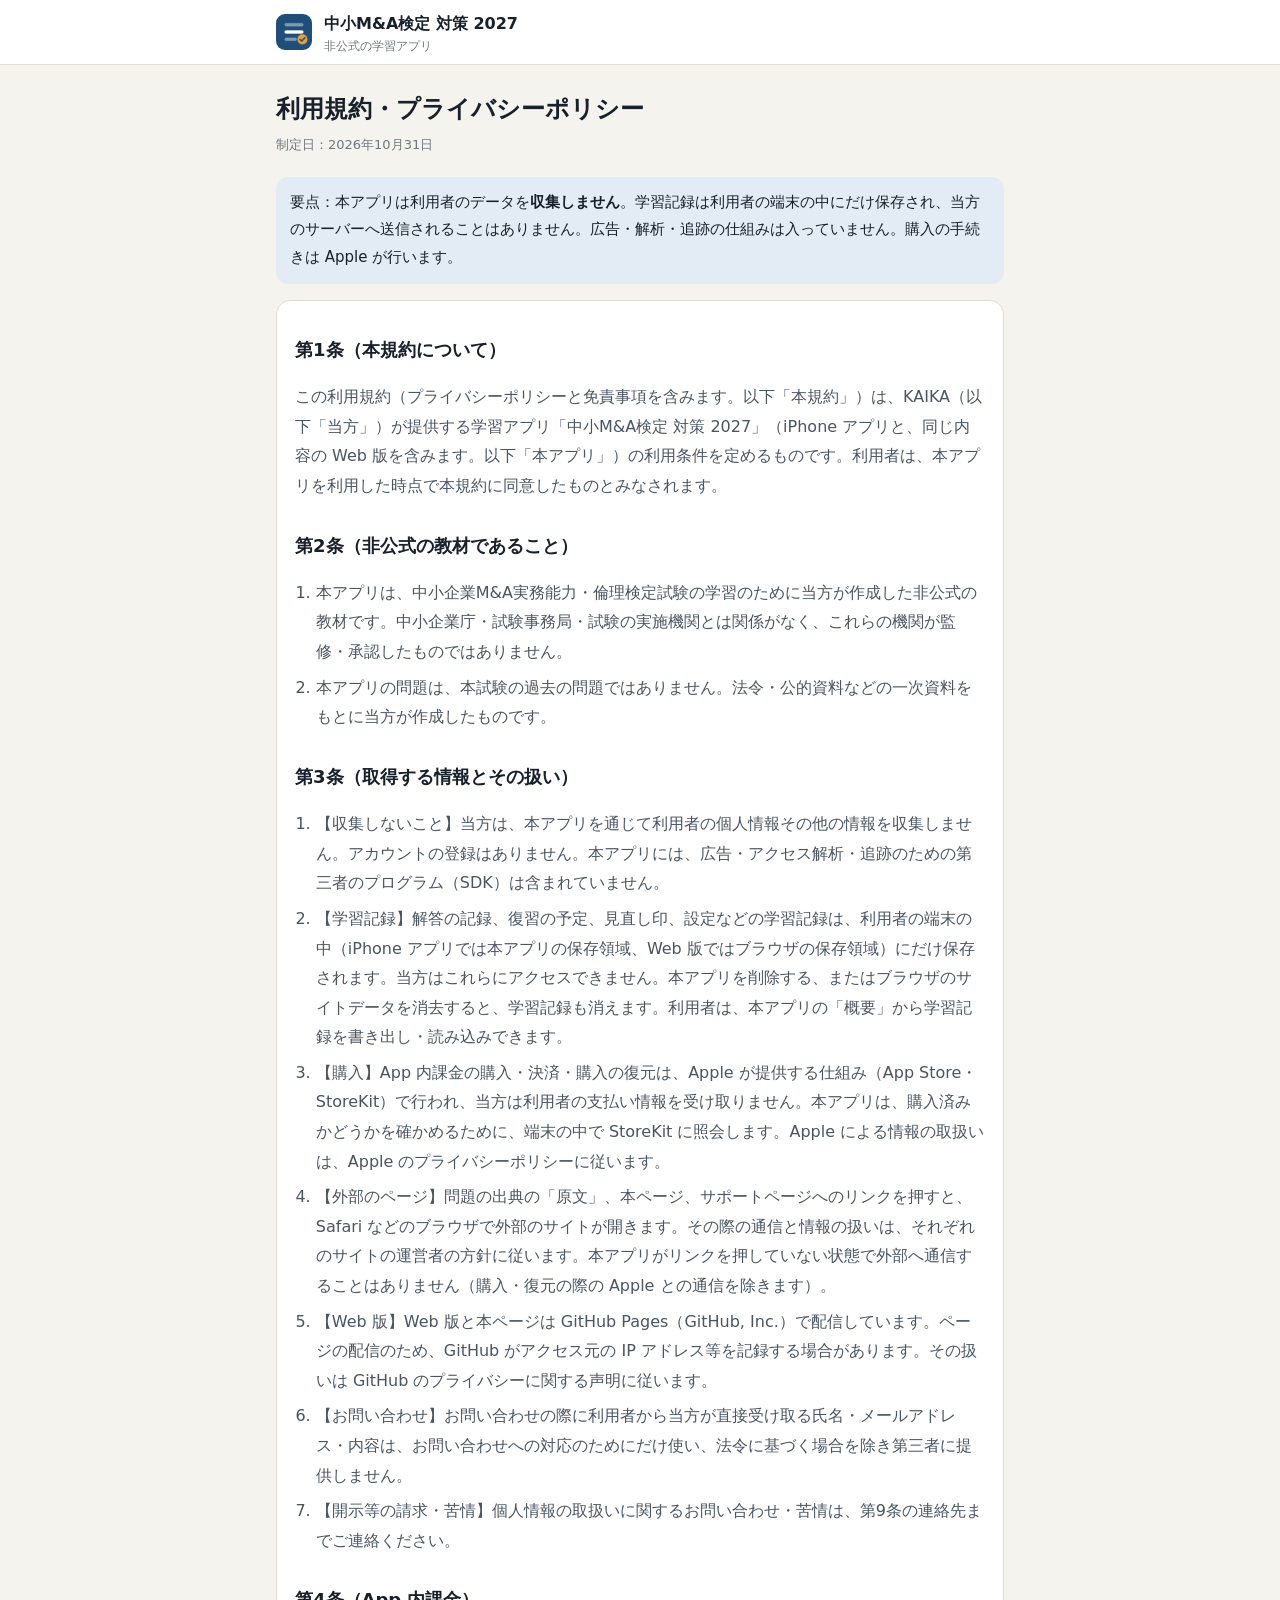
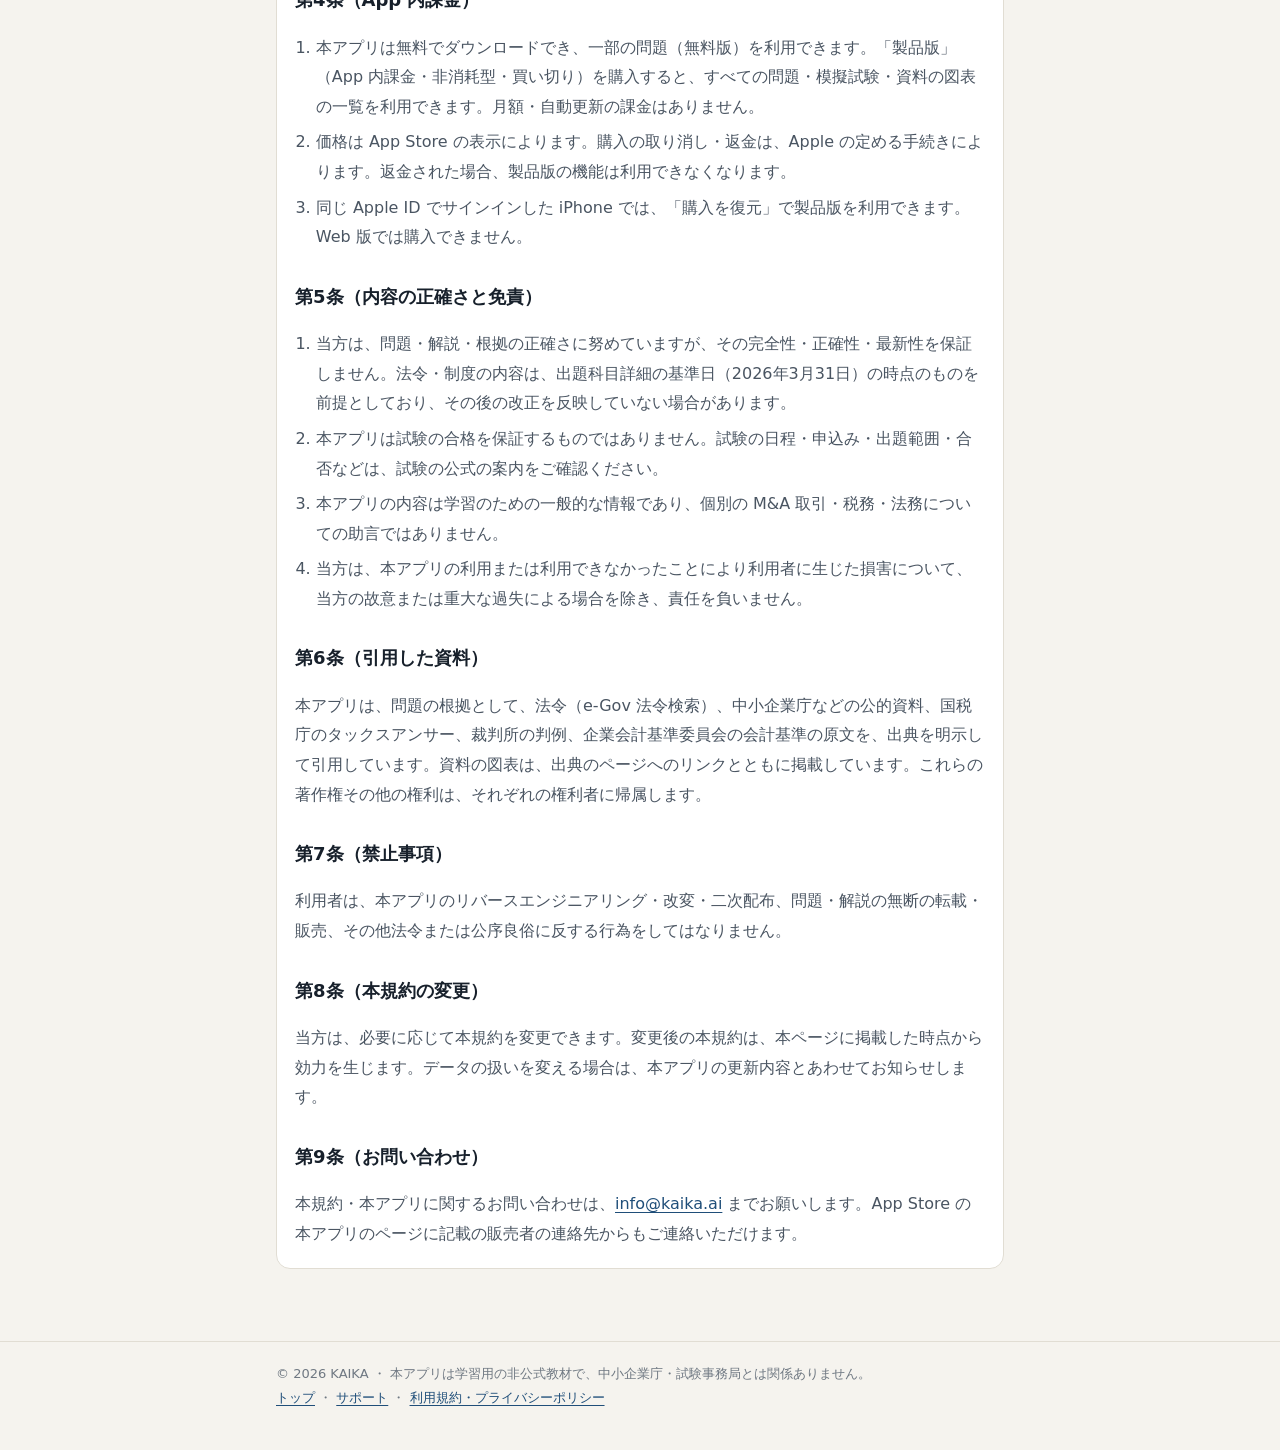
==== site/privacy.html @ c967acb6 "サポート・プライバシーポリシーのページを公開（正本: sme-ma-kentei の site/） Co-Authored-By: Claude Opus 5.5 <noreply@anthropic" ====
<!doctype html>
<html lang="ja">
<head>
<meta charset="utf-8">
<meta name="viewport" content="width=device-width, initial-scale=1">
<title>利用規約・プライバシーポリシー｜中小M&amp;A検定 対策 2027</title>
<meta name="description" content="中小M&amp;A検定 対策 2027 の利用規約・プライバシーポリシー・免責事項。本アプリは利用者のデータを収集せず、学習記録は端末の中にだけ保存されます。">
<link rel="icon" href="icon.svg" type="image/svg+xml">
<link rel="stylesheet" href="style.css">
</head>
<body>
<header class="head"><div class="wrap"><img src="apple-touch-icon.png" alt="" width="36" height="36"><a href="./">中小M&amp;A検定 対策 2027<small>非公式の学習アプリ</small></a></div></header>
<main><div class="wrap">
  <h1>利用規約・プライバシーポリシー</h1>
  <p class="updated">制定日：2026年10月31日</p>
  <p class="note">要点：本アプリは利用者のデータを<b>収集しません</b>。学習記録は利用者の端末の中にだけ保存され、当方のサーバーへ送信されることはありません。広告・解析・追跡の仕組みは入っていません。購入の手続きは Apple が行います。</p>

  <div class="card">
    <h2>第1条（本規約について）</h2>
    <p>この利用規約（プライバシーポリシーと免責事項を含みます。以下「本規約」）は、KAIKA（以下「当方」）が提供する学習アプリ「中小M&amp;A検定 対策 2027」（iPhone アプリと、同じ内容の Web 版を含みます。以下「本アプリ」）の利用条件を定めるものです。利用者は、本アプリを利用した時点で本規約に同意したものとみなされます。</p>

    <h2>第2条（非公式の教材であること）</h2>
    <ol>
      <li>本アプリは、中小企業M&amp;A実務能力・倫理検定試験の学習のために当方が作成した非公式の教材です。中小企業庁・試験事務局・試験の実施機関とは関係がなく、これらの機関が監修・承認したものではありません。</li>
      <li>本アプリの問題は、本試験の過去の問題ではありません。法令・公的資料などの一次資料をもとに当方が作成したものです。</li>
    </ol>

    <h2>第3条（取得する情報とその扱い）</h2>
    <ol>
      <li>【収集しないこと】当方は、本アプリを通じて利用者の個人情報その他の情報を収集しません。アカウントの登録はありません。本アプリには、広告・アクセス解析・追跡のための第三者のプログラム（SDK）は含まれていません。</li>
      <li>【学習記録】解答の記録、復習の予定、見直し印、設定などの学習記録は、利用者の端末の中（iPhone アプリでは本アプリの保存領域、Web 版ではブラウザの保存領域）にだけ保存されます。当方はこれらにアクセスできません。本アプリを削除する、またはブラウザのサイトデータを消去すると、学習記録も消えます。利用者は、本アプリの「概要」から学習記録を書き出し・読み込みできます。</li>
      <li>【購入】App 内課金の購入・決済・購入の復元は、Apple が提供する仕組み（App Store・StoreKit）で行われ、当方は利用者の支払い情報を受け取りません。本アプリは、購入済みかどうかを確かめるために、端末の中で StoreKit に照会します。Apple による情報の取扱いは、Apple のプライバシーポリシーに従います。</li>
      <li>【外部のページ】問題の出典の「原文」、本ページ、サポートページへのリンクを押すと、Safari などのブラウザで外部のサイトが開きます。その際の通信と情報の扱いは、それぞれのサイトの運営者の方針に従います。本アプリがリンクを押していない状態で外部へ通信することはありません（購入・復元の際の Apple との通信を除きます）。</li>
      <li>【Web 版】Web 版と本ページは GitHub Pages（GitHub, Inc.）で配信しています。ページの配信のため、GitHub がアクセス元の IP アドレス等を記録する場合があります。その扱いは GitHub のプライバシーに関する声明に従います。</li>
      <li>【お問い合わせ】お問い合わせの際に利用者から当方が直接受け取る氏名・メールアドレス・内容は、お問い合わせへの対応のためにだけ使い、法令に基づく場合を除き第三者に提供しません。</li>
      <li>【開示等の請求・苦情】個人情報の取扱いに関するお問い合わせ・苦情は、第9条の連絡先までご連絡ください。</li>
    </ol>

    <h2>第4条（App 内課金）</h2>
    <ol>
      <li>本アプリは無料でダウンロードでき、一部の問題（無料版）を利用できます。「製品版」（App 内課金・非消耗型・買い切り）を購入すると、すべての問題・模擬試験・資料の図表の一覧を利用できます。月額・自動更新の課金はありません。</li>
      <li>価格は App Store の表示によります。購入の取り消し・返金は、Apple の定める手続きによります。返金された場合、製品版の機能は利用できなくなります。</li>
      <li>同じ Apple ID でサインインした iPhone では、「購入を復元」で製品版を利用できます。Web 版では購入できません。</li>
    </ol>

    <h2>第5条（内容の正確さと免責）</h2>
    <ol>
      <li>当方は、問題・解説・根拠の正確さに努めていますが、その完全性・正確性・最新性を保証しません。法令・制度の内容は、出題科目詳細の基準日（2026年3月31日）の時点のものを前提としており、その後の改正を反映していない場合があります。</li>
      <li>本アプリは試験の合格を保証するものではありません。試験の日程・申込み・出題範囲・合否などは、試験の公式の案内をご確認ください。</li>
      <li>本アプリの内容は学習のための一般的な情報であり、個別の M&amp;A 取引・税務・法務についての助言ではありません。</li>
      <li>当方は、本アプリの利用または利用できなかったことにより利用者に生じた損害について、当方の故意または重大な過失による場合を除き、責任を負いません。</li>
    </ol>

    <h2>第6条（引用した資料）</h2>
    <p>本アプリは、問題の根拠として、法令（e-Gov 法令検索）、中小企業庁などの公的資料、国税庁のタックスアンサー、裁判所の判例、企業会計基準委員会の会計基準の原文を、出典を明示して引用しています。資料の図表は、出典のページへのリンクとともに掲載しています。これらの著作権その他の権利は、それぞれの権利者に帰属します。</p>

    <h2>第7条（禁止事項）</h2>
    <p>利用者は、本アプリのリバースエンジニアリング・改変・二次配布、問題・解説の無断の転載・販売、その他法令または公序良俗に反する行為をしてはなりません。</p>

    <h2>第8条（本規約の変更）</h2>
    <p>当方は、必要に応じて本規約を変更できます。変更後の本規約は、本ページに掲載した時点から効力を生じます。データの扱いを変える場合は、本アプリの更新内容とあわせてお知らせします。</p>

    <h2>第9条（お問い合わせ）</h2>
    <p>本規約・本アプリに関するお問い合わせは、<a href="mailto:info@kaika.ai">info@kaika.ai</a> までお願いします。App Store の本アプリのページに記載の販売者の連絡先からもご連絡いただけます。</p>
  </div>
</div></main>
<footer><div class="wrap">&copy; 2026 KAIKA ・ 本アプリは学習用の非公式教材で、中小企業庁・試験事務局とは関係ありません。<br><a href="./">トップ</a> ・ <a href="support.html">サポート</a> ・ <a href="privacy.html">利用規約・プライバシーポリシー</a></div></footer>
</body>
</html>
---- site/style.css ----
/* 公開ページ（サポート・プライバシー）の共通の見た目。色はアプリ（styles/app.css）の値に合わせる */
:root {
  --bg: #f5f3ee; --surface: #ffffff; --ink: #17202b; --ink-2: #4a5562; --ink-3: #6f7882;
  --line: #e1ddd3; --accent: #1f4e79; --accent-soft: #e3ecf5;
  color-scheme: light;
}
@media (prefers-color-scheme: dark) {
  :root:not([data-theme="light"]) {
    --bg: #0f141a; --surface: #161d25; --ink: #e7ebef; --ink-2: #b3bcc6; --ink-3: #8c96a1;
    --line: #26303b; --accent: #8db6e6; --accent-soft: #1d2b3b;
    color-scheme: dark;
  }
}
:root[data-theme="dark"] {
  --bg: #0f141a; --surface: #161d25; --ink: #e7ebef; --ink-2: #b3bcc6; --ink-3: #8c96a1;
  --line: #26303b; --accent: #8db6e6; --accent-soft: #1d2b3b;
  color-scheme: dark;
}
* { box-sizing: border-box; }
html { -webkit-text-size-adjust: 100%; line-break: strict; word-break: normal; }
body {
  margin: 0; background: var(--bg); color: var(--ink); line-height: 1.85; font-size: 16px;
  font-family: "Hiragino Sans", "Hiragino Kaku Gothic ProN", "Noto Sans JP", "Yu Gothic UI", "Meiryo", system-ui, sans-serif;
}
.wrap { max-width: 760px; margin: 0 auto; padding: 0 16px; }
header.head { border-bottom: 1px solid var(--line); background: var(--surface); }
header.head .wrap { display: flex; align-items: center; gap: 12px; min-height: 64px; }
header.head img { width: 36px; height: 36px; border-radius: 9px; }
header.head a { color: var(--ink); text-decoration: none; font-weight: 800; }
header.head small { display: block; color: var(--ink-3); font-size: 12px; font-weight: 500; line-height: 1.3; }
main { padding: 28px 0 56px; }
h1 { font-size: 24px; line-height: 1.4; margin: 0 0 6px; }
h2 { font-size: 18px; margin: 28px 0 8px; }
h3 { font-size: 16px; margin: 20px 0 4px; }
p, li { color: var(--ink-2); }
a { color: var(--accent); text-underline-offset: 3px; }
.updated { color: var(--ink-3); font-size: 13px; margin: 0 0 20px; }
.card { background: var(--surface); border: 1px solid var(--line); border-radius: 14px; padding: 4px 18px; margin: 16px 0; }
.note { background: var(--accent-soft); border-radius: 12px; padding: 12px 14px; color: var(--ink); font-size: 15px; }
ol, ul { padding-left: 1.3em; }
li { margin: 6px 0; }
dl dt { font-weight: 700; color: var(--ink); margin-top: 16px; }
dl dd { margin: 4px 0 0; color: var(--ink-2); }
.links { display: flex; flex-wrap: wrap; gap: 10px; margin: 18px 0; }
.links a { display: inline-flex; align-items: center; min-height: 44px; padding: 8px 16px; border-radius: 12px; border: 1px solid var(--line); background: var(--surface); font-weight: 700; text-decoration: none; }
footer { border-top: 1px solid var(--line); color: var(--ink-3); font-size: 13px; padding: 20px 0 40px; }
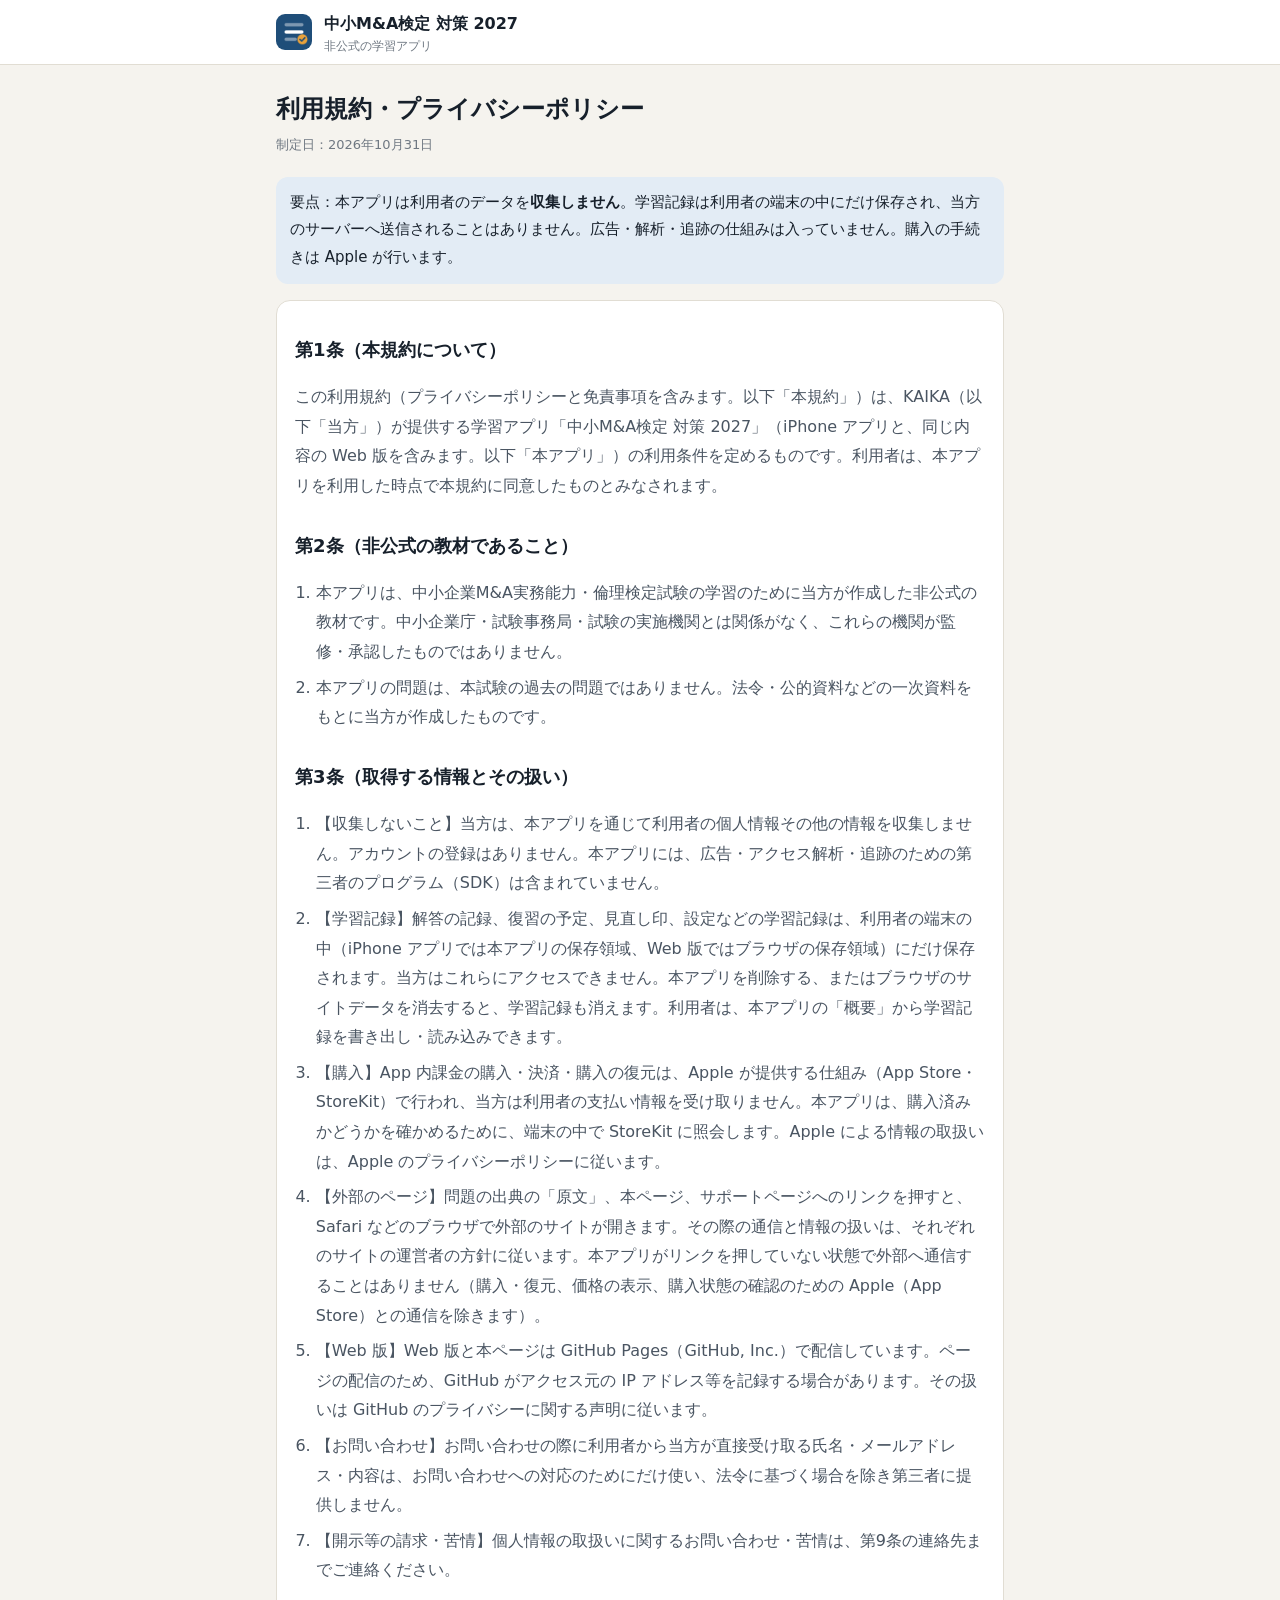
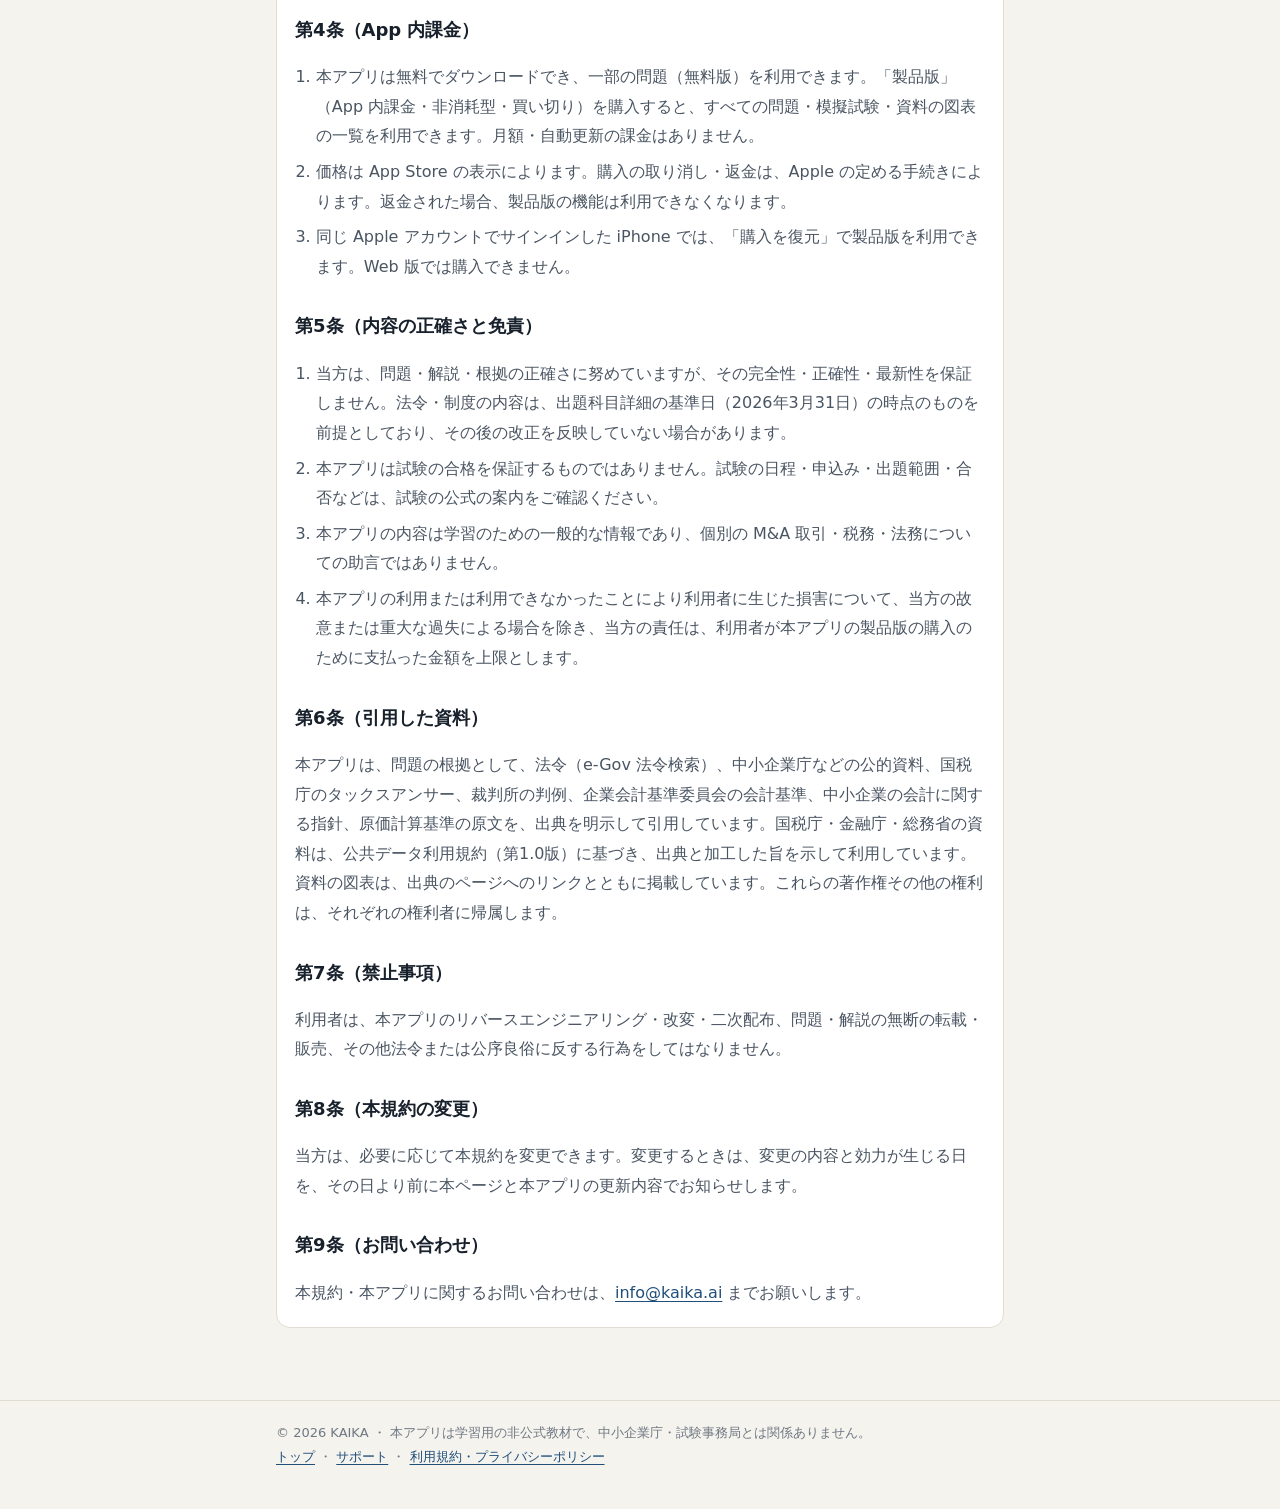
==== commit aed614d1: "公開ページを正本（sme-ma-kentei の site/）に合わせる 規約: 軽過失は支払額を上限とする一部免責、Apple との通信の範囲、規約変更の周知、引用した基準の明記、Apple アカウ" ====
--- a/site/privacy.html
+++ b/site/privacy.html
@@ -30,7 +30,7 @@
       <li>【収集しないこと】当方は、本アプリを通じて利用者の個人情報その他の情報を収集しません。アカウントの登録はありません。本アプリには、広告・アクセス解析・追跡のための第三者のプログラム（SDK）は含まれていません。</li>
       <li>【学習記録】解答の記録、復習の予定、見直し印、設定などの学習記録は、利用者の端末の中（iPhone アプリでは本アプリの保存領域、Web 版ではブラウザの保存領域）にだけ保存されます。当方はこれらにアクセスできません。本アプリを削除する、またはブラウザのサイトデータを消去すると、学習記録も消えます。利用者は、本アプリの「概要」から学習記録を書き出し・読み込みできます。</li>
       <li>【購入】App 内課金の購入・決済・購入の復元は、Apple が提供する仕組み（App Store・StoreKit）で行われ、当方は利用者の支払い情報を受け取りません。本アプリは、購入済みかどうかを確かめるために、端末の中で StoreKit に照会します。Apple による情報の取扱いは、Apple のプライバシーポリシーに従います。</li>
-      <li>【外部のページ】問題の出典の「原文」、本ページ、サポートページへのリンクを押すと、Safari などのブラウザで外部のサイトが開きます。その際の通信と情報の扱いは、それぞれのサイトの運営者の方針に従います。本アプリがリンクを押していない状態で外部へ通信することはありません（購入・復元の際の Apple との通信を除きます）。</li>
+      <li>【外部のページ】問題の出典の「原文」、本ページ、サポートページへのリンクを押すと、Safari などのブラウザで外部のサイトが開きます。その際の通信と情報の扱いは、それぞれのサイトの運営者の方針に従います。本アプリがリンクを押していない状態で外部へ通信することはありません（購入・復元、価格の表示、購入状態の確認のための Apple（App Store）との通信を除きます）。</li>
       <li>【Web 版】Web 版と本ページは GitHub Pages（GitHub, Inc.）で配信しています。ページの配信のため、GitHub がアクセス元の IP アドレス等を記録する場合があります。その扱いは GitHub のプライバシーに関する声明に従います。</li>
       <li>【お問い合わせ】お問い合わせの際に利用者から当方が直接受け取る氏名・メールアドレス・内容は、お問い合わせへの対応のためにだけ使い、法令に基づく場合を除き第三者に提供しません。</li>
       <li>【開示等の請求・苦情】個人情報の取扱いに関するお問い合わせ・苦情は、第9条の連絡先までご連絡ください。</li>
@@ -40,7 +40,7 @@
     <ol>
       <li>本アプリは無料でダウンロードでき、一部の問題（無料版）を利用できます。「製品版」（App 内課金・非消耗型・買い切り）を購入すると、すべての問題・模擬試験・資料の図表の一覧を利用できます。月額・自動更新の課金はありません。</li>
       <li>価格は App Store の表示によります。購入の取り消し・返金は、Apple の定める手続きによります。返金された場合、製品版の機能は利用できなくなります。</li>
-      <li>同じ Apple ID でサインインした iPhone では、「購入を復元」で製品版を利用できます。Web 版では購入できません。</li>
+      <li>同じ Apple アカウントでサインインした iPhone では、「購入を復元」で製品版を利用できます。Web 版では購入できません。</li>
     </ol>
 
     <h2>第5条（内容の正確さと免責）</h2>
@@ -48,20 +48,20 @@
       <li>当方は、問題・解説・根拠の正確さに努めていますが、その完全性・正確性・最新性を保証しません。法令・制度の内容は、出題科目詳細の基準日（2026年3月31日）の時点のものを前提としており、その後の改正を反映していない場合があります。</li>
       <li>本アプリは試験の合格を保証するものではありません。試験の日程・申込み・出題範囲・合否などは、試験の公式の案内をご確認ください。</li>
       <li>本アプリの内容は学習のための一般的な情報であり、個別の M&amp;A 取引・税務・法務についての助言ではありません。</li>
-      <li>当方は、本アプリの利用または利用できなかったことにより利用者に生じた損害について、当方の故意または重大な過失による場合を除き、責任を負いません。</li>
+      <li>本アプリの利用または利用できなかったことにより利用者に生じた損害について、当方の故意または重大な過失による場合を除き、当方の責任は、利用者が本アプリの製品版の購入のために支払った金額を上限とします。</li>
     </ol>
 
     <h2>第6条（引用した資料）</h2>
-    <p>本アプリは、問題の根拠として、法令（e-Gov 法令検索）、中小企業庁などの公的資料、国税庁のタックスアンサー、裁判所の判例、企業会計基準委員会の会計基準の原文を、出典を明示して引用しています。資料の図表は、出典のページへのリンクとともに掲載しています。これらの著作権その他の権利は、それぞれの権利者に帰属します。</p>
+    <p>本アプリは、問題の根拠として、法令（e-Gov 法令検索）、中小企業庁などの公的資料、国税庁のタックスアンサー、裁判所の判例、企業会計基準委員会の会計基準、中小企業の会計に関する指針、原価計算基準の原文を、出典を明示して引用しています。国税庁・金融庁・総務省の資料は、公共データ利用規約（第1.0版）に基づき、出典と加工した旨を示して利用しています。資料の図表は、出典のページへのリンクとともに掲載しています。これらの著作権その他の権利は、それぞれの権利者に帰属します。</p>
 
     <h2>第7条（禁止事項）</h2>
     <p>利用者は、本アプリのリバースエンジニアリング・改変・二次配布、問題・解説の無断の転載・販売、その他法令または公序良俗に反する行為をしてはなりません。</p>
 
     <h2>第8条（本規約の変更）</h2>
-    <p>当方は、必要に応じて本規約を変更できます。変更後の本規約は、本ページに掲載した時点から効力を生じます。データの扱いを変える場合は、本アプリの更新内容とあわせてお知らせします。</p>
+    <p>当方は、必要に応じて本規約を変更できます。変更するときは、変更の内容と効力が生じる日を、その日より前に本ページと本アプリの更新内容でお知らせします。</p>
 
     <h2>第9条（お問い合わせ）</h2>
-    <p>本規約・本アプリに関するお問い合わせは、<a href="mailto:info@kaika.ai">info@kaika.ai</a> までお願いします。App Store の本アプリのページに記載の販売者の連絡先からもご連絡いただけます。</p>
+    <p>本規約・本アプリに関するお問い合わせは、<a href="mailto:info@kaika.ai">info@kaika.ai</a> までお願いします。</p>
   </div>
 </div></main>
 <footer><div class="wrap">&copy; 2026 KAIKA ・ 本アプリは学習用の非公式教材で、中小企業庁・試験事務局とは関係ありません。<br><a href="./">トップ</a> ・ <a href="support.html">サポート</a> ・ <a href="privacy.html">利用規約・プライバシーポリシー</a></div></footer>
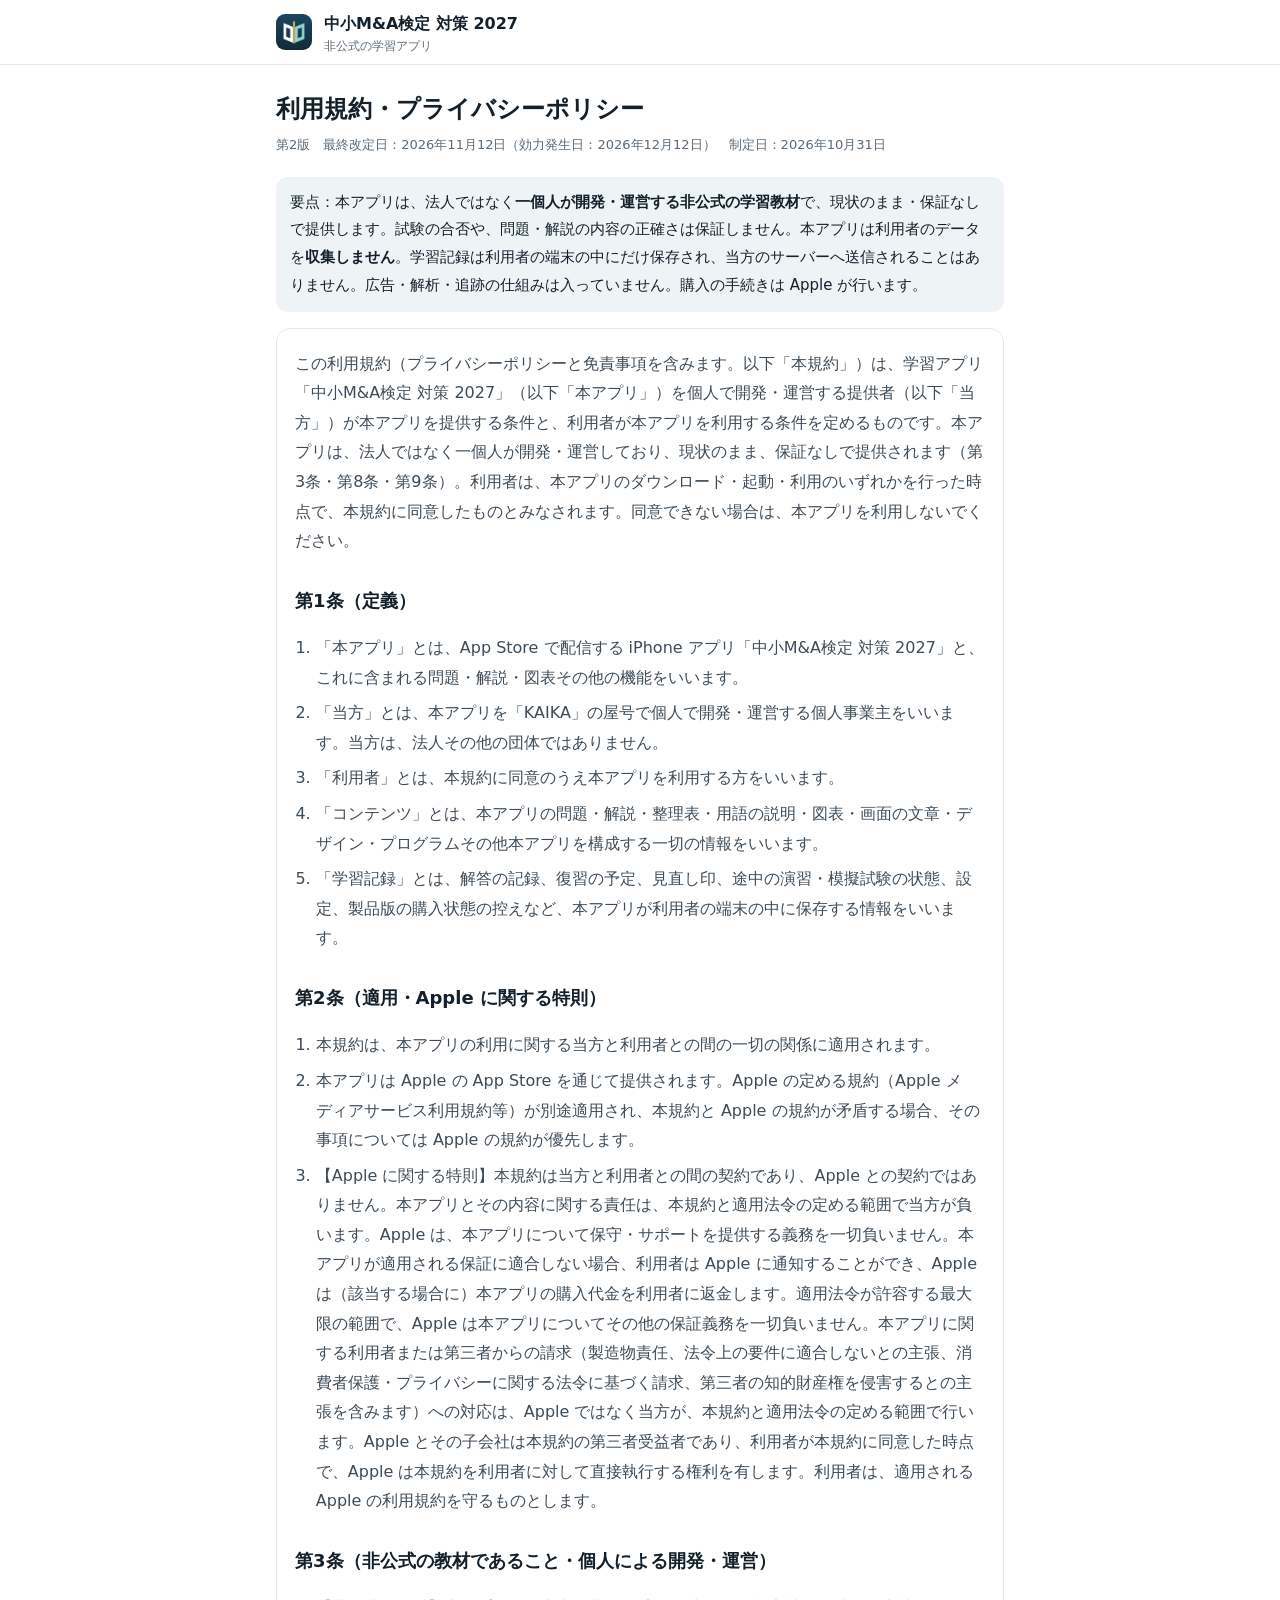
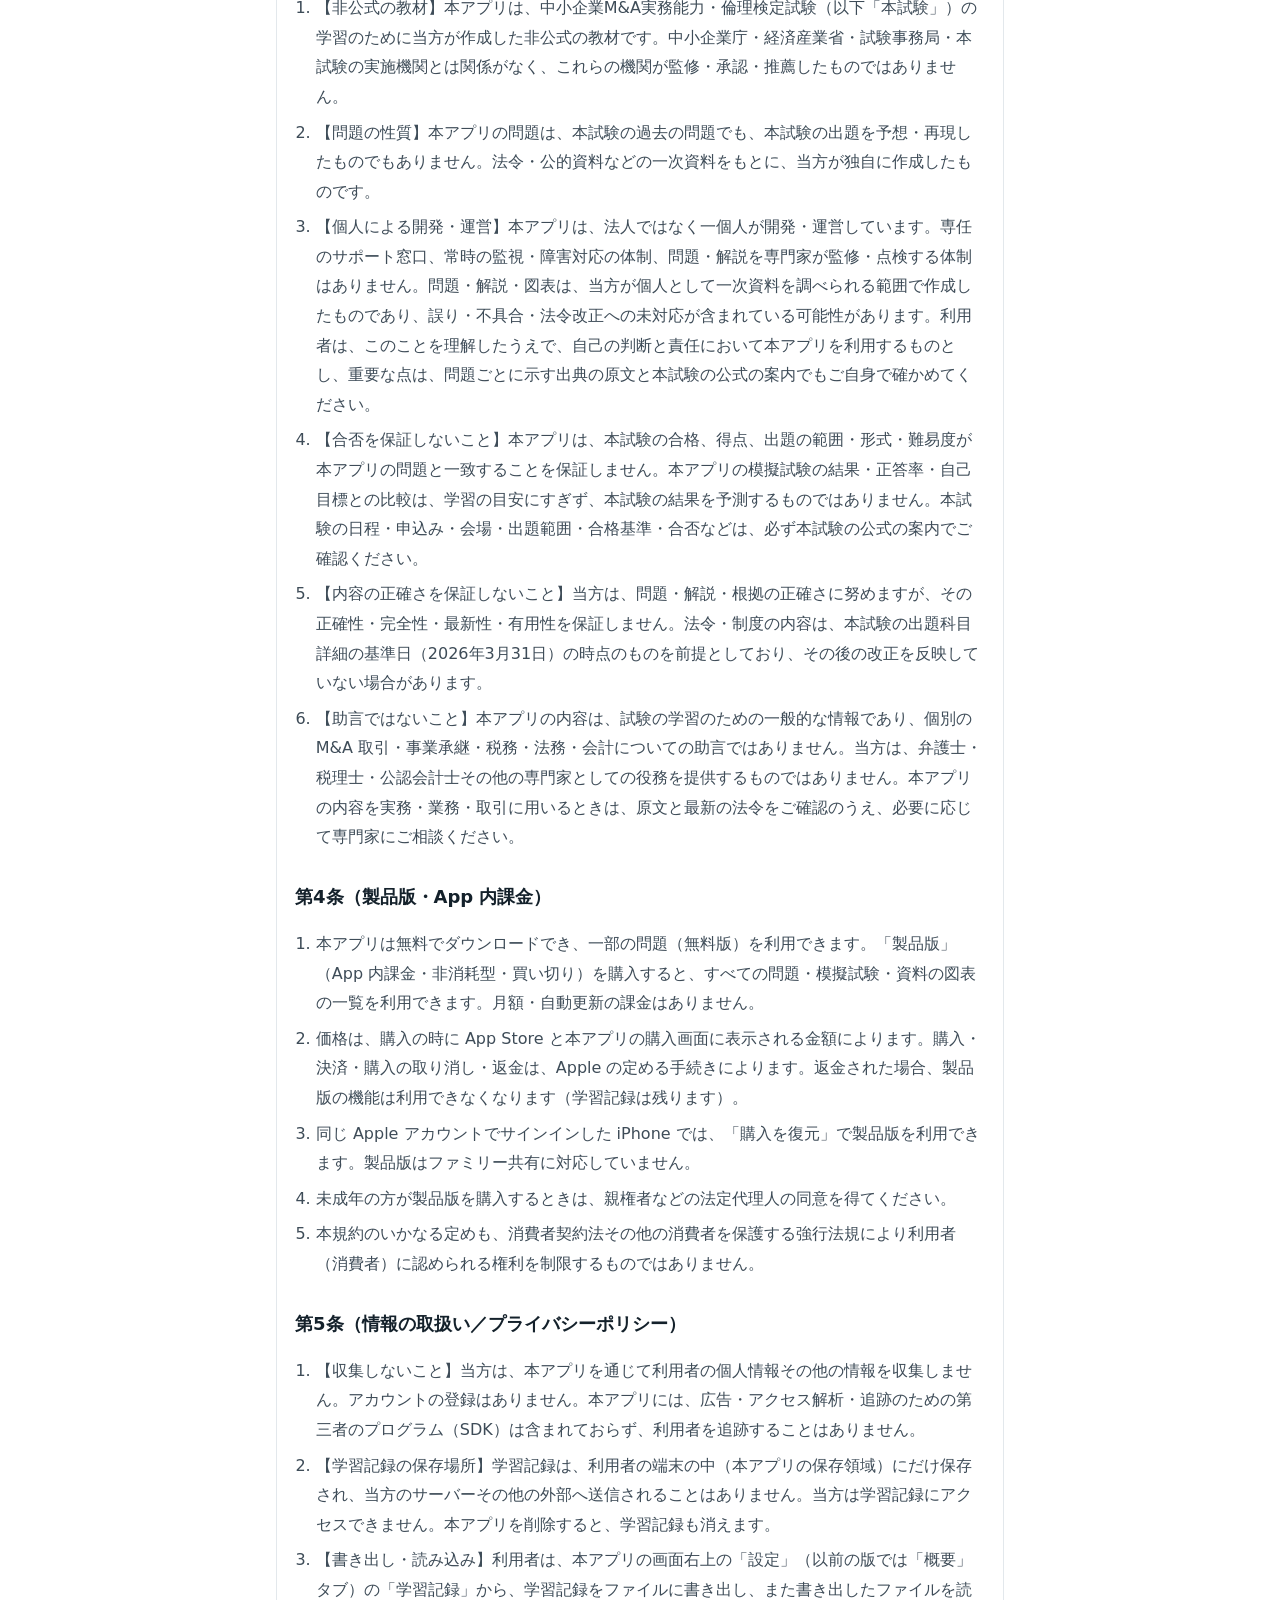
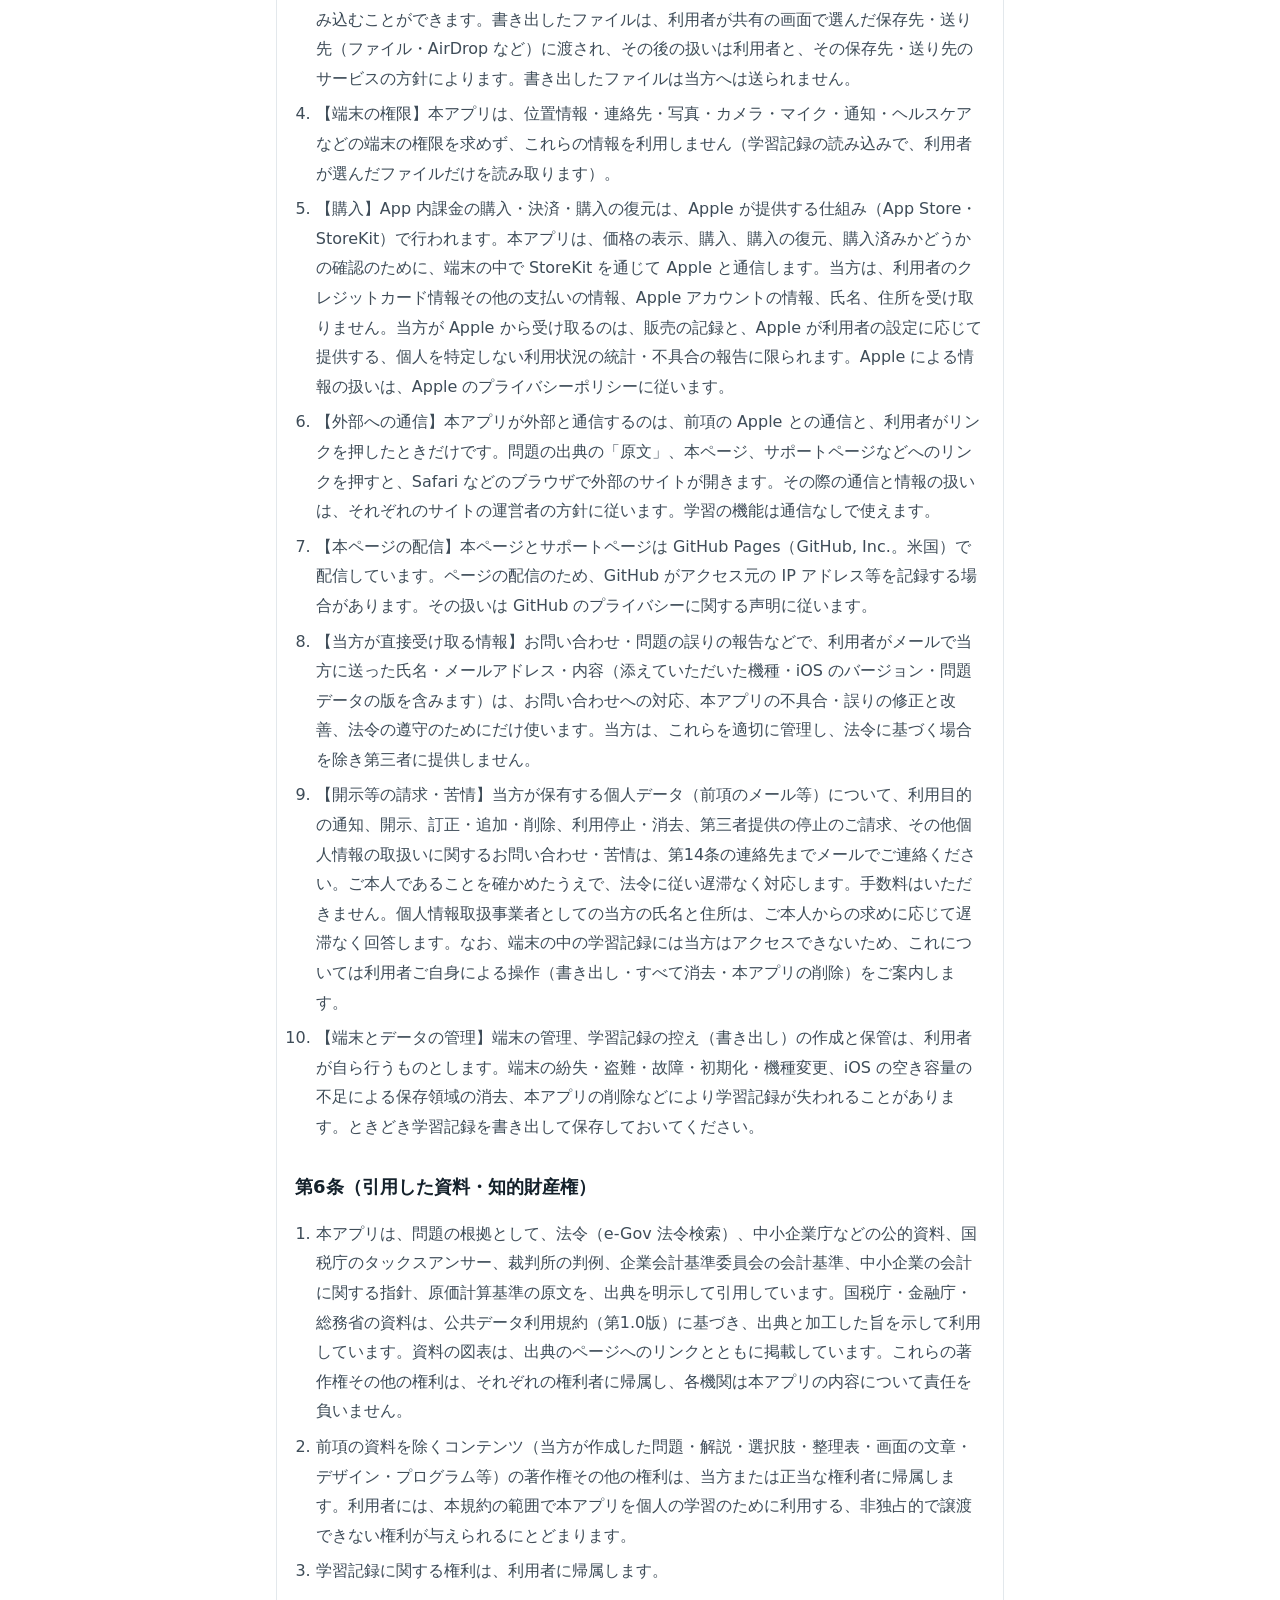
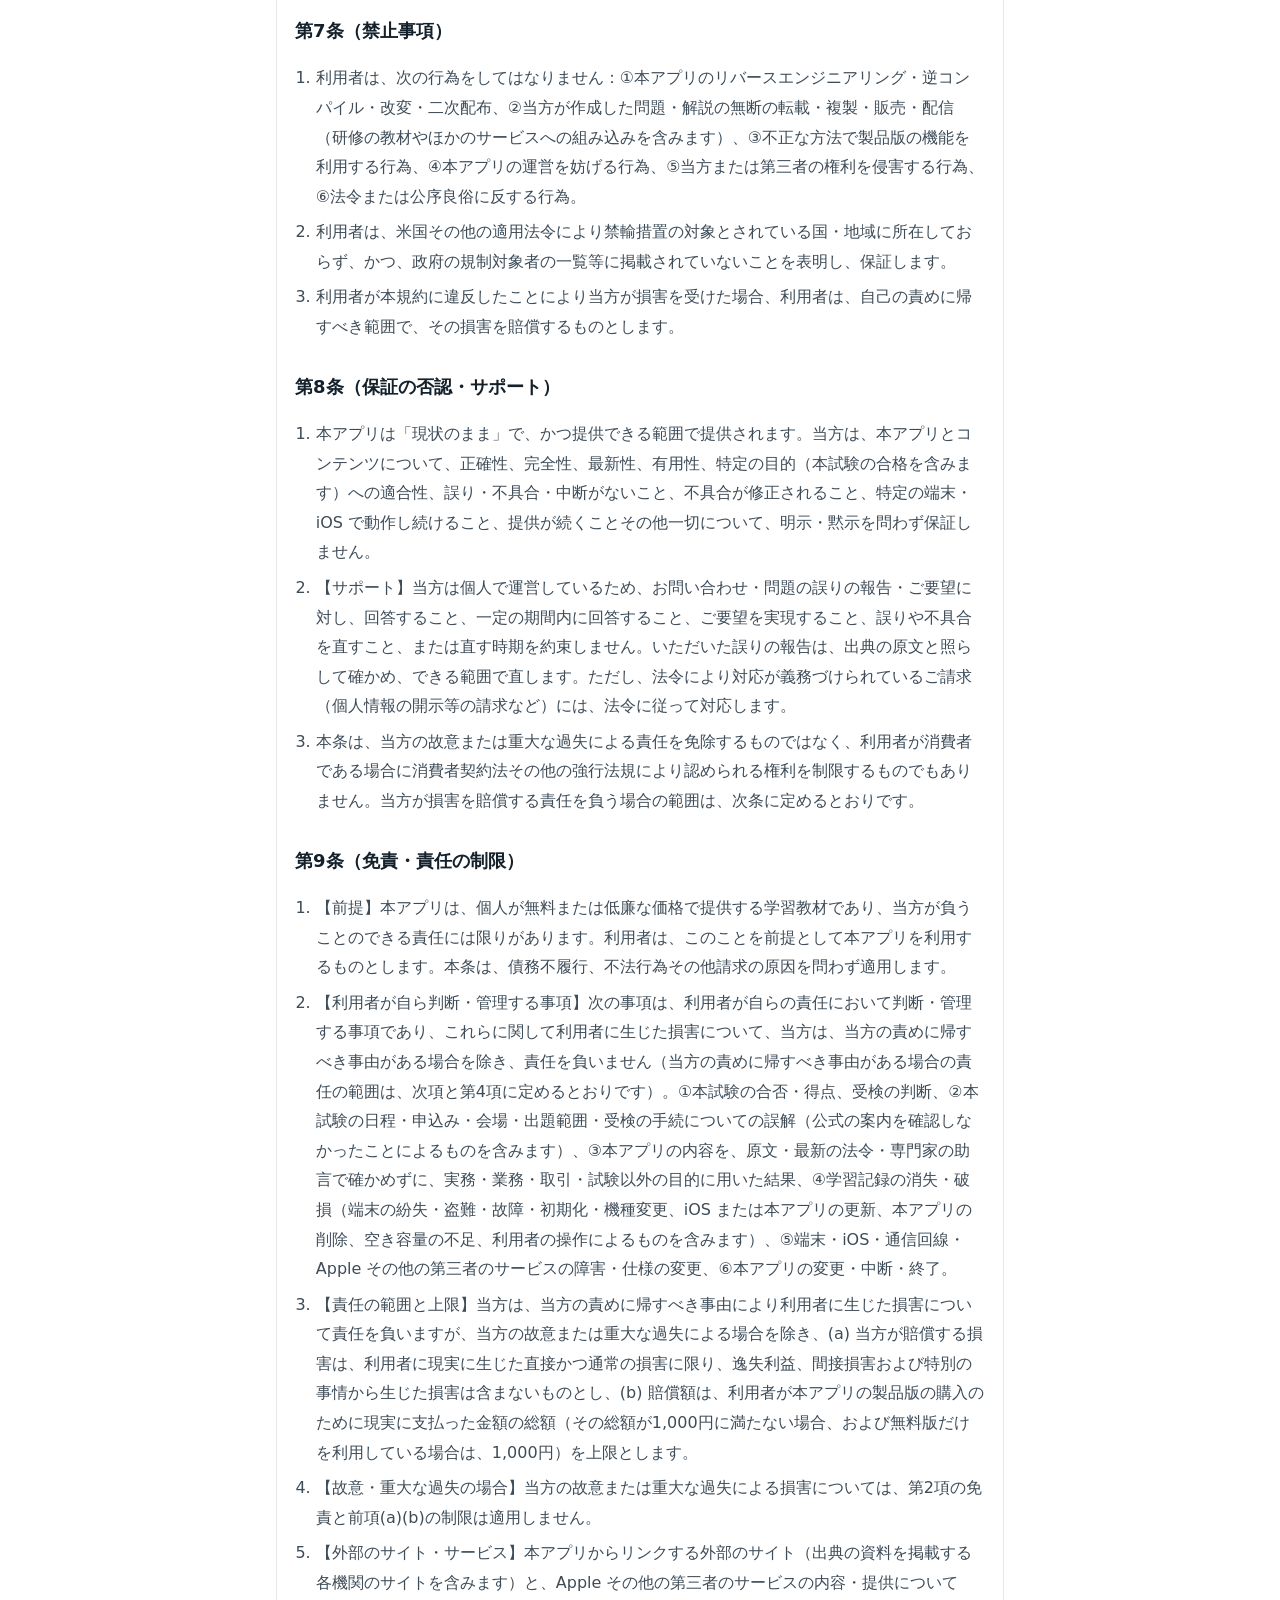
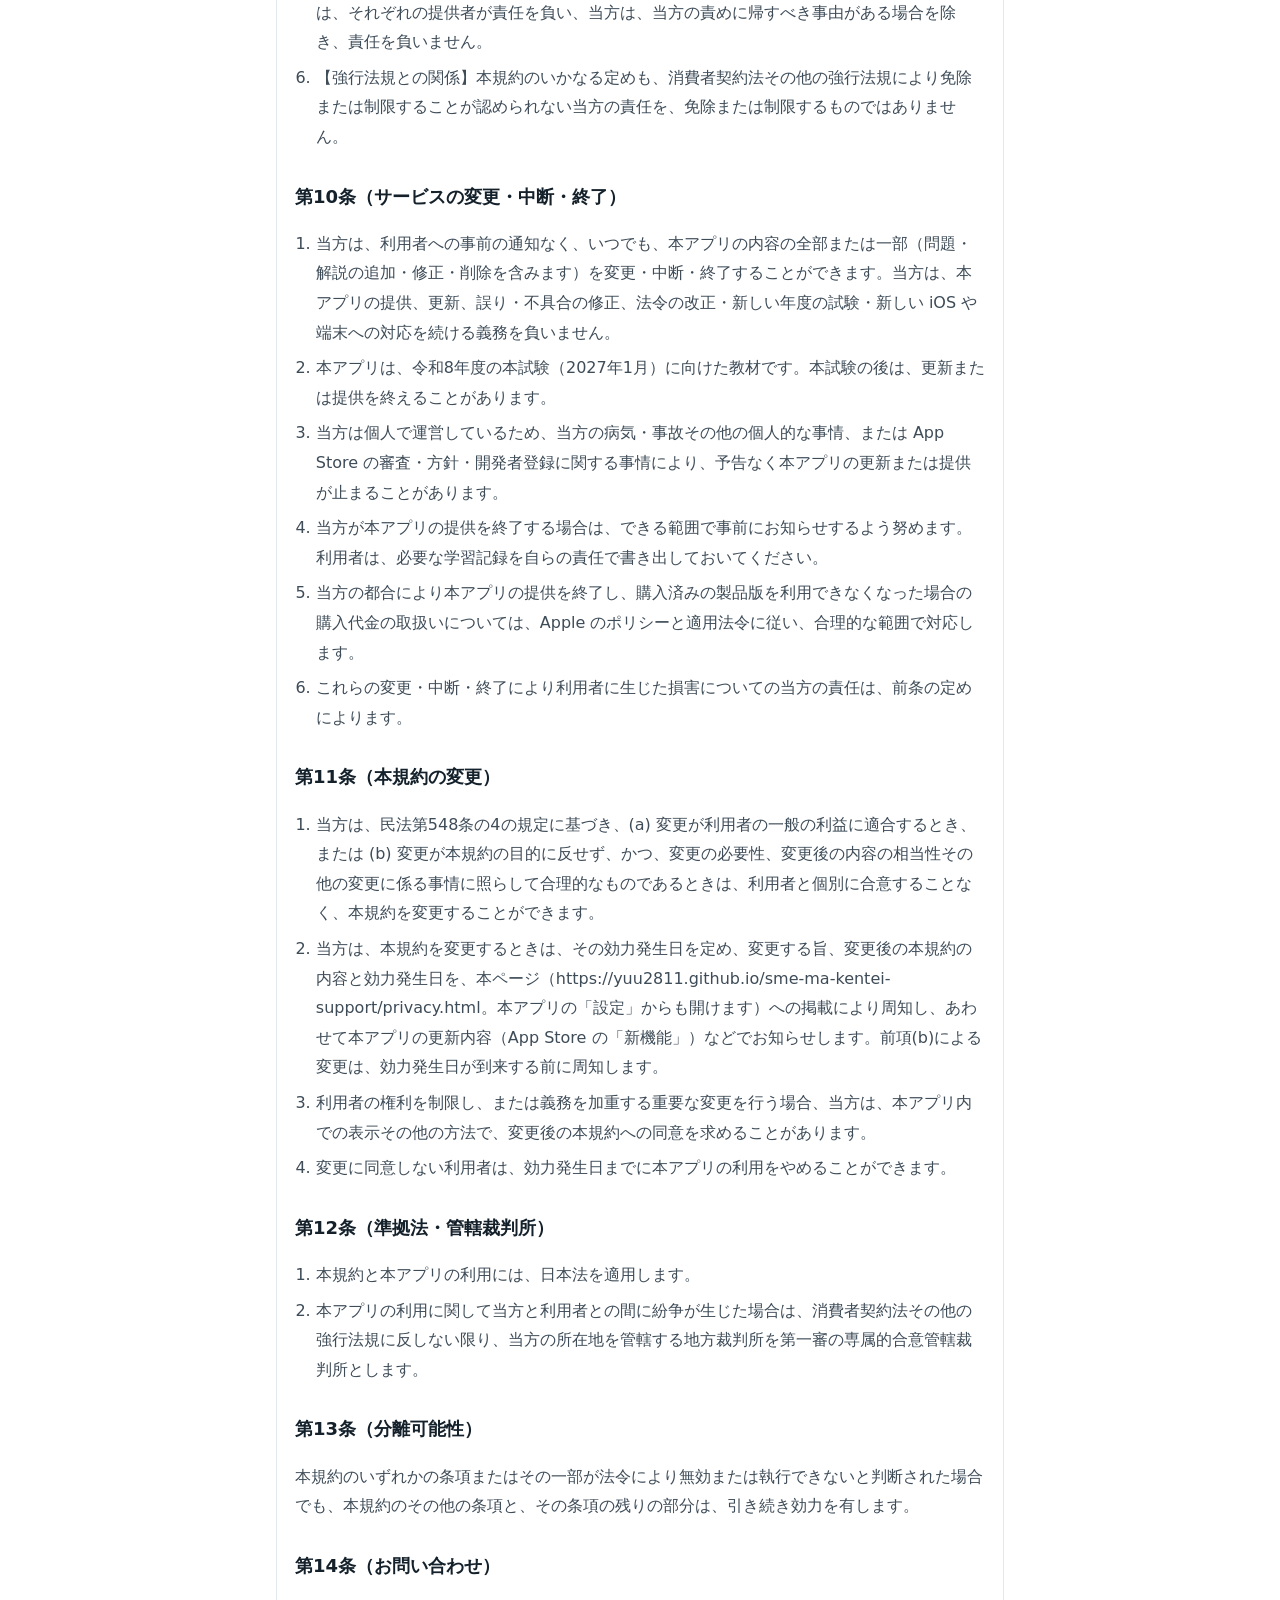
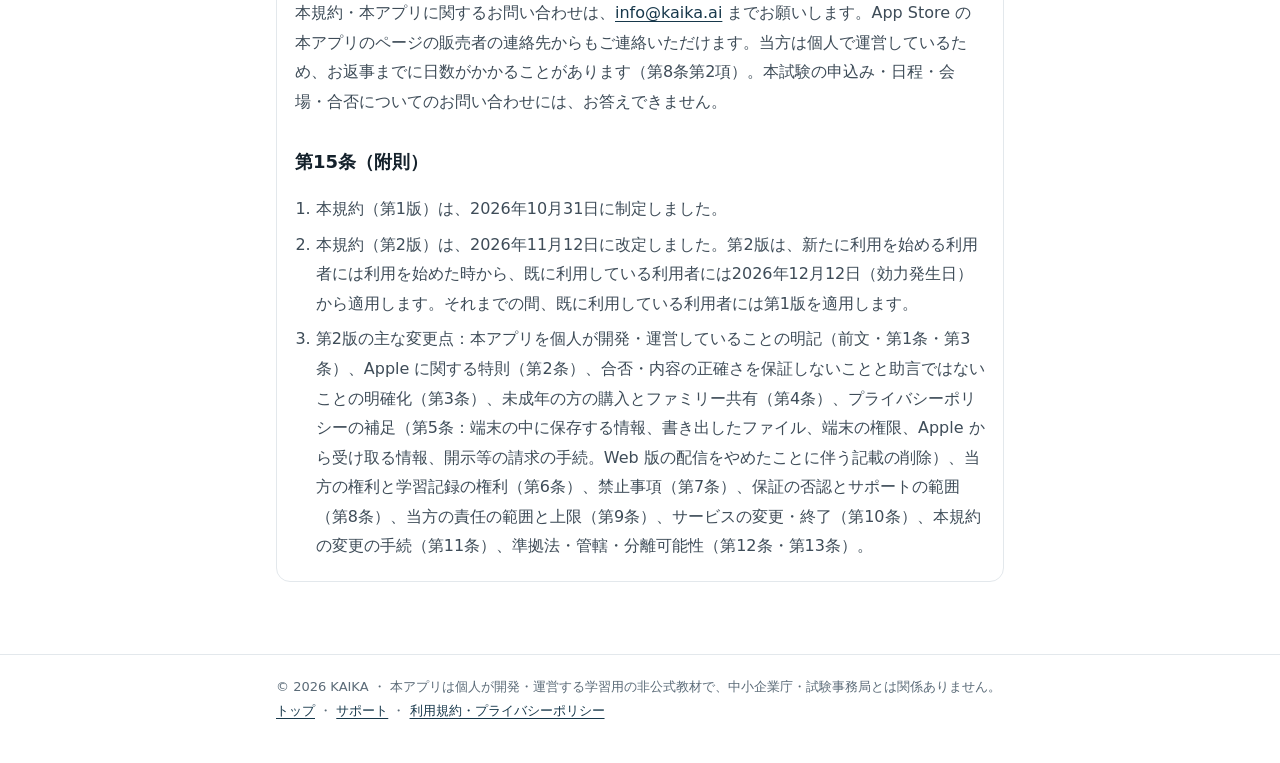
==== commit f169c6c8: "利用規約・プライバシーポリシーを第2版に改定する（アプリのリポの site/ を写す） - 正本（アプリのリポの site/）の第2版の規約・ポリシー（効力発生日 2026-12-12）とサポートのペ" ====
--- a/site/privacy.html
+++ b/site/privacy.html
@@ -4,7 +4,7 @@
 <meta charset="utf-8">
 <meta name="viewport" content="width=device-width, initial-scale=1">
 <title>利用規約・プライバシーポリシー｜中小M&amp;A検定 対策 2027</title>
-<meta name="description" content="中小M&amp;A検定 対策 2027 の利用規約・プライバシーポリシー・免責事項。本アプリは利用者のデータを収集せず、学習記録は端末の中にだけ保存されます。">
+<meta name="description" content="中小M&amp;A検定 対策 2027 の利用規約・プライバシーポリシー・免責事項。個人が開発・運営する非公式の学習教材です。本アプリは利用者のデータを収集せず、学習記録は端末の中にだけ保存されます。">
 <link rel="icon" href="icon.svg" type="image/svg+xml">
 <link rel="stylesheet" href="style.css">
 </head>
@@ -12,58 +12,130 @@
 <header class="head"><div class="wrap"><img src="apple-touch-icon.png" alt="" width="36" height="36"><a href="./">中小M&amp;A検定 対策 2027<small>非公式の学習アプリ</small></a></div></header>
 <main><div class="wrap">
   <h1>利用規約・プライバシーポリシー</h1>
-  <p class="updated">制定日：2026年10月31日</p>
-  <p class="note">要点：本アプリは利用者のデータを<b>収集しません</b>。学習記録は利用者の端末の中にだけ保存され、当方のサーバーへ送信されることはありません。広告・解析・追跡の仕組みは入っていません。購入の手続きは Apple が行います。</p>
+  <p class="updated">第2版　最終改定日：2026年11月12日（効力発生日：2026年12月12日）　制定日：2026年10月31日</p>
+  <p class="note">要点：本アプリは、法人ではなく<b>一個人が開発・運営する非公式の学習教材</b>で、現状のまま・保証なしで提供します。試験の合否や、問題・解説の内容の正確さは保証しません。本アプリは利用者のデータを<b>収集しません</b>。学習記録は利用者の端末の中にだけ保存され、当方のサーバーへ送信されることはありません。広告・解析・追跡の仕組みは入っていません。購入の手続きは Apple が行います。</p>
 
   <div class="card">
-    <h2>第1条（本規約について）</h2>
-    <p>この利用規約（プライバシーポリシーと免責事項を含みます。以下「本規約」）は、KAIKA（以下「当方」）が提供する学習アプリ「中小M&amp;A検定 対策 2027」（iPhone アプリと、同じ内容の Web 版を含みます。以下「本アプリ」）の利用条件を定めるものです。利用者は、本アプリを利用した時点で本規約に同意したものとみなされます。</p>
+    <p>この利用規約（プライバシーポリシーと免責事項を含みます。以下「本規約」）は、学習アプリ「中小M&amp;A検定 対策 2027」（以下「本アプリ」）を個人で開発・運営する提供者（以下「当方」）が本アプリを提供する条件と、利用者が本アプリを利用する条件を定めるものです。本アプリは、法人ではなく一個人が開発・運営しており、現状のまま、保証なしで提供されます（第3条・第8条・第9条）。利用者は、本アプリのダウンロード・起動・利用のいずれかを行った時点で、本規約に同意したものとみなされます。同意できない場合は、本アプリを利用しないでください。</p>
 
-    <h2>第2条（非公式の教材であること）</h2>
+    <h2>第1条（定義）</h2>
     <ol>
-      <li>本アプリは、中小企業M&amp;A実務能力・倫理検定試験の学習のために当方が作成した非公式の教材です。中小企業庁・試験事務局・試験の実施機関とは関係がなく、これらの機関が監修・承認したものではありません。</li>
-      <li>本アプリの問題は、本試験の過去の問題ではありません。法令・公的資料などの一次資料をもとに当方が作成したものです。</li>
+      <li>「本アプリ」とは、App Store で配信する iPhone アプリ「中小M&amp;A検定 対策 2027」と、これに含まれる問題・解説・図表その他の機能をいいます。</li>
+      <li>「当方」とは、本アプリを「KAIKA」の屋号で個人で開発・運営する個人事業主をいいます。当方は、法人その他の団体ではありません。</li>
+      <li>「利用者」とは、本規約に同意のうえ本アプリを利用する方をいいます。</li>
+      <li>「コンテンツ」とは、本アプリの問題・解説・整理表・用語の説明・図表・画面の文章・デザイン・プログラムその他本アプリを構成する一切の情報をいいます。</li>
+      <li>「学習記録」とは、解答の記録、復習の予定、見直し印、途中の演習・模擬試験の状態、設定、製品版の購入状態の控えなど、本アプリが利用者の端末の中に保存する情報をいいます。</li>
     </ol>
 
-    <h2>第3条（取得する情報とその扱い）</h2>
+    <h2>第2条（適用・Apple に関する特則）</h2>
     <ol>
-      <li>【収集しないこと】当方は、本アプリを通じて利用者の個人情報その他の情報を収集しません。アカウントの登録はありません。本アプリには、広告・アクセス解析・追跡のための第三者のプログラム（SDK）は含まれていません。</li>
-      <li>【学習記録】解答の記録、復習の予定、見直し印、設定などの学習記録は、利用者の端末の中（iPhone アプリでは本アプリの保存領域、Web 版ではブラウザの保存領域）にだけ保存されます。当方はこれらにアクセスできません。本アプリを削除する、またはブラウザのサイトデータを消去すると、学習記録も消えます。利用者は、本アプリの「概要」から学習記録を書き出し・読み込みできます。</li>
-      <li>【購入】App 内課金の購入・決済・購入の復元は、Apple が提供する仕組み（App Store・StoreKit）で行われ、当方は利用者の支払い情報を受け取りません。本アプリは、購入済みかどうかを確かめるために、端末の中で StoreKit に照会します。Apple による情報の取扱いは、Apple のプライバシーポリシーに従います。</li>
-      <li>【外部のページ】問題の出典の「原文」、本ページ、サポートページへのリンクを押すと、Safari などのブラウザで外部のサイトが開きます。その際の通信と情報の扱いは、それぞれのサイトの運営者の方針に従います。本アプリがリンクを押していない状態で外部へ通信することはありません（購入・復元、価格の表示、購入状態の確認のための Apple（App Store）との通信を除きます）。</li>
-      <li>【Web 版】Web 版と本ページは GitHub Pages（GitHub, Inc.）で配信しています。ページの配信のため、GitHub がアクセス元の IP アドレス等を記録する場合があります。その扱いは GitHub のプライバシーに関する声明に従います。</li>
-      <li>【お問い合わせ】お問い合わせの際に利用者から当方が直接受け取る氏名・メールアドレス・内容は、お問い合わせへの対応のためにだけ使い、法令に基づく場合を除き第三者に提供しません。</li>
-      <li>【開示等の請求・苦情】個人情報の取扱いに関するお問い合わせ・苦情は、第9条の連絡先までご連絡ください。</li>
+      <li>本規約は、本アプリの利用に関する当方と利用者との間の一切の関係に適用されます。</li>
+      <li>本アプリは Apple の App Store を通じて提供されます。Apple の定める規約（Apple メディアサービス利用規約等）が別途適用され、本規約と Apple の規約が矛盾する場合、その事項については Apple の規約が優先します。</li>
+      <li>【Apple に関する特則】本規約は当方と利用者との間の契約であり、Apple との契約ではありません。本アプリとその内容に関する責任は、本規約と適用法令の定める範囲で当方が負います。Apple は、本アプリについて保守・サポートを提供する義務を一切負いません。本アプリが適用される保証に適合しない場合、利用者は Apple に通知することができ、Apple は（該当する場合に）本アプリの購入代金を利用者に返金します。適用法令が許容する最大限の範囲で、Apple は本アプリについてその他の保証義務を一切負いません。本アプリに関する利用者または第三者からの請求（製造物責任、法令上の要件に適合しないとの主張、消費者保護・プライバシーに関する法令に基づく請求、第三者の知的財産権を侵害するとの主張を含みます）への対応は、Apple ではなく当方が、本規約と適用法令の定める範囲で行います。Apple とその子会社は本規約の第三者受益者であり、利用者が本規約に同意した時点で、Apple は本規約を利用者に対して直接執行する権利を有します。利用者は、適用される Apple の利用規約を守るものとします。</li>
     </ol>
 
-    <h2>第4条（App 内課金）</h2>
+    <h2>第3条（非公式の教材であること・個人による開発・運営）</h2>
+    <ol>
+      <li>【非公式の教材】本アプリは、中小企業M&amp;A実務能力・倫理検定試験（以下「本試験」）の学習のために当方が作成した非公式の教材です。中小企業庁・経済産業省・試験事務局・本試験の実施機関とは関係がなく、これらの機関が監修・承認・推薦したものではありません。</li>
+      <li>【問題の性質】本アプリの問題は、本試験の過去の問題でも、本試験の出題を予想・再現したものでもありません。法令・公的資料などの一次資料をもとに、当方が独自に作成したものです。</li>
+      <li>【個人による開発・運営】本アプリは、法人ではなく一個人が開発・運営しています。専任のサポート窓口、常時の監視・障害対応の体制、問題・解説を専門家が監修・点検する体制はありません。問題・解説・図表は、当方が個人として一次資料を調べられる範囲で作成したものであり、誤り・不具合・法令改正への未対応が含まれている可能性があります。利用者は、このことを理解したうえで、自己の判断と責任において本アプリを利用するものとし、重要な点は、問題ごとに示す出典の原文と本試験の公式の案内でもご自身で確かめてください。</li>
+      <li>【合否を保証しないこと】本アプリは、本試験の合格、得点、出題の範囲・形式・難易度が本アプリの問題と一致することを保証しません。本アプリの模擬試験の結果・正答率・自己目標との比較は、学習の目安にすぎず、本試験の結果を予測するものではありません。本試験の日程・申込み・会場・出題範囲・合格基準・合否などは、必ず本試験の公式の案内でご確認ください。</li>
+      <li>【内容の正確さを保証しないこと】当方は、問題・解説・根拠の正確さに努めますが、その正確性・完全性・最新性・有用性を保証しません。法令・制度の内容は、本試験の出題科目詳細の基準日（2026年3月31日）の時点のものを前提としており、その後の改正を反映していない場合があります。</li>
+      <li>【助言ではないこと】本アプリの内容は、試験の学習のための一般的な情報であり、個別の M&amp;A 取引・事業承継・税務・法務・会計についての助言ではありません。当方は、弁護士・税理士・公認会計士その他の専門家としての役務を提供するものではありません。本アプリの内容を実務・業務・取引に用いるときは、原文と最新の法令をご確認のうえ、必要に応じて専門家にご相談ください。</li>
+    </ol>
+
+    <h2>第4条（製品版・App 内課金）</h2>
     <ol>
       <li>本アプリは無料でダウンロードでき、一部の問題（無料版）を利用できます。「製品版」（App 内課金・非消耗型・買い切り）を購入すると、すべての問題・模擬試験・資料の図表の一覧を利用できます。月額・自動更新の課金はありません。</li>
-      <li>価格は App Store の表示によります。購入の取り消し・返金は、Apple の定める手続きによります。返金された場合、製品版の機能は利用できなくなります。</li>
-      <li>同じ Apple アカウントでサインインした iPhone では、「購入を復元」で製品版を利用できます。Web 版では購入できません。</li>
+      <li>価格は、購入の時に App Store と本アプリの購入画面に表示される金額によります。購入・決済・購入の取り消し・返金は、Apple の定める手続きによります。返金された場合、製品版の機能は利用できなくなります（学習記録は残ります）。</li>
+      <li>同じ Apple アカウントでサインインした iPhone では、「購入を復元」で製品版を利用できます。製品版はファミリー共有に対応していません。</li>
+      <li>未成年の方が製品版を購入するときは、親権者などの法定代理人の同意を得てください。</li>
+      <li>本規約のいかなる定めも、消費者契約法その他の消費者を保護する強行法規により利用者（消費者）に認められる権利を制限するものではありません。</li>
     </ol>
 
-    <h2>第5条（内容の正確さと免責）</h2>
+    <h2>第5条（情報の取扱い／プライバシーポリシー）</h2>
     <ol>
-      <li>当方は、問題・解説・根拠の正確さに努めていますが、その完全性・正確性・最新性を保証しません。法令・制度の内容は、出題科目詳細の基準日（2026年3月31日）の時点のものを前提としており、その後の改正を反映していない場合があります。</li>
-      <li>本アプリは試験の合格を保証するものではありません。試験の日程・申込み・出題範囲・合否などは、試験の公式の案内をご確認ください。</li>
-      <li>本アプリの内容は学習のための一般的な情報であり、個別の M&amp;A 取引・税務・法務についての助言ではありません。</li>
-      <li>本アプリの利用または利用できなかったことにより利用者に生じた損害について、当方の故意または重大な過失による場合を除き、当方の責任は、利用者が本アプリの製品版の購入のために支払った金額を上限とします。</li>
+      <li>【収集しないこと】当方は、本アプリを通じて利用者の個人情報その他の情報を収集しません。アカウントの登録はありません。本アプリには、広告・アクセス解析・追跡のための第三者のプログラム（SDK）は含まれておらず、利用者を追跡することはありません。</li>
+      <li>【学習記録の保存場所】学習記録は、利用者の端末の中（本アプリの保存領域）にだけ保存され、当方のサーバーその他の外部へ送信されることはありません。当方は学習記録にアクセスできません。本アプリを削除すると、学習記録も消えます。</li>
+      <li>【書き出し・読み込み】利用者は、本アプリの画面右上の「設定」（以前の版では「概要」タブ）の「学習記録」から、学習記録をファイルに書き出し、また書き出したファイルを読み込むことができます。書き出したファイルは、利用者が共有の画面で選んだ保存先・送り先（ファイル・AirDrop など）に渡され、その後の扱いは利用者と、その保存先・送り先のサービスの方針によります。書き出したファイルは当方へは送られません。</li>
+      <li>【端末の権限】本アプリは、位置情報・連絡先・写真・カメラ・マイク・通知・ヘルスケアなどの端末の権限を求めず、これらの情報を利用しません（学習記録の読み込みで、利用者が選んだファイルだけを読み取ります）。</li>
+      <li>【購入】App 内課金の購入・決済・購入の復元は、Apple が提供する仕組み（App Store・StoreKit）で行われます。本アプリは、価格の表示、購入、購入の復元、購入済みかどうかの確認のために、端末の中で StoreKit を通じて Apple と通信します。当方は、利用者のクレジットカード情報その他の支払いの情報、Apple アカウントの情報、氏名、住所を受け取りません。当方が Apple から受け取るのは、販売の記録と、Apple が利用者の設定に応じて提供する、個人を特定しない利用状況の統計・不具合の報告に限られます。Apple による情報の扱いは、Apple のプライバシーポリシーに従います。</li>
+      <li>【外部への通信】本アプリが外部と通信するのは、前項の Apple との通信と、利用者がリンクを押したときだけです。問題の出典の「原文」、本ページ、サポートページなどへのリンクを押すと、Safari などのブラウザで外部のサイトが開きます。その際の通信と情報の扱いは、それぞれのサイトの運営者の方針に従います。学習の機能は通信なしで使えます。</li>
+      <li>【本ページの配信】本ページとサポートページは GitHub Pages（GitHub, Inc.。米国）で配信しています。ページの配信のため、GitHub がアクセス元の IP アドレス等を記録する場合があります。その扱いは GitHub のプライバシーに関する声明に従います。</li>
+      <li>【当方が直接受け取る情報】お問い合わせ・問題の誤りの報告などで、利用者がメールで当方に送った氏名・メールアドレス・内容（添えていただいた機種・iOS のバージョン・問題データの版を含みます）は、お問い合わせへの対応、本アプリの不具合・誤りの修正と改善、法令の遵守のためにだけ使います。当方は、これらを適切に管理し、法令に基づく場合を除き第三者に提供しません。</li>
+      <li>【開示等の請求・苦情】当方が保有する個人データ（前項のメール等）について、利用目的の通知、開示、訂正・追加・削除、利用停止・消去、第三者提供の停止のご請求、その他個人情報の取扱いに関するお問い合わせ・苦情は、第14条の連絡先までメールでご連絡ください。ご本人であることを確かめたうえで、法令に従い遅滞なく対応します。手数料はいただきません。個人情報取扱事業者としての当方の氏名と住所は、ご本人からの求めに応じて遅滞なく回答します。なお、端末の中の学習記録には当方はアクセスできないため、これについては利用者ご自身による操作（書き出し・すべて消去・本アプリの削除）をご案内します。</li>
+      <li>【端末とデータの管理】端末の管理、学習記録の控え（書き出し）の作成と保管は、利用者が自ら行うものとします。端末の紛失・盗難・故障・初期化・機種変更、iOS の空き容量の不足による保存領域の消去、本アプリの削除などにより学習記録が失われることがあります。ときどき学習記録を書き出して保存しておいてください。</li>
     </ol>
 
-    <h2>第6条（引用した資料）</h2>
-    <p>本アプリは、問題の根拠として、法令（e-Gov 法令検索）、中小企業庁などの公的資料、国税庁のタックスアンサー、裁判所の判例、企業会計基準委員会の会計基準、中小企業の会計に関する指針、原価計算基準の原文を、出典を明示して引用しています。国税庁・金融庁・総務省の資料は、公共データ利用規約（第1.0版）に基づき、出典と加工した旨を示して利用しています。資料の図表は、出典のページへのリンクとともに掲載しています。これらの著作権その他の権利は、それぞれの権利者に帰属します。</p>
+    <h2>第6条（引用した資料・知的財産権）</h2>
+    <ol>
+      <li>本アプリは、問題の根拠として、法令（e-Gov 法令検索）、中小企業庁などの公的資料、国税庁のタックスアンサー、裁判所の判例、企業会計基準委員会の会計基準、中小企業の会計に関する指針、原価計算基準の原文を、出典を明示して引用しています。国税庁・金融庁・総務省の資料は、公共データ利用規約（第1.0版）に基づき、出典と加工した旨を示して利用しています。資料の図表は、出典のページへのリンクとともに掲載しています。これらの著作権その他の権利は、それぞれの権利者に帰属し、各機関は本アプリの内容について責任を負いません。</li>
+      <li>前項の資料を除くコンテンツ（当方が作成した問題・解説・選択肢・整理表・画面の文章・デザイン・プログラム等）の著作権その他の権利は、当方または正当な権利者に帰属します。利用者には、本規約の範囲で本アプリを個人の学習のために利用する、非独占的で譲渡できない権利が与えられるにとどまります。</li>
+      <li>学習記録に関する権利は、利用者に帰属します。</li>
+    </ol>
 
     <h2>第7条（禁止事項）</h2>
-    <p>利用者は、本アプリのリバースエンジニアリング・改変・二次配布、問題・解説の無断の転載・販売、その他法令または公序良俗に反する行為をしてはなりません。</p>
+    <ol>
+      <li>利用者は、次の行為をしてはなりません：①本アプリのリバースエンジニアリング・逆コンパイル・改変・二次配布、②当方が作成した問題・解説の無断の転載・複製・販売・配信（研修の教材やほかのサービスへの組み込みを含みます）、③不正な方法で製品版の機能を利用する行為、④本アプリの運営を妨げる行為、⑤当方または第三者の権利を侵害する行為、⑥法令または公序良俗に反する行為。</li>
+      <li>利用者は、米国その他の適用法令により禁輸措置の対象とされている国・地域に所在しておらず、かつ、政府の規制対象者の一覧等に掲載されていないことを表明し、保証します。</li>
+      <li>利用者が本規約に違反したことにより当方が損害を受けた場合、利用者は、自己の責めに帰すべき範囲で、その損害を賠償するものとします。</li>
+    </ol>
 
-    <h2>第8条（本規約の変更）</h2>
-    <p>当方は、必要に応じて本規約を変更できます。変更するときは、変更の内容と効力が生じる日を、その日より前に本ページと本アプリの更新内容でお知らせします。</p>
+    <h2>第8条（保証の否認・サポート）</h2>
+    <ol>
+      <li>本アプリは「現状のまま」で、かつ提供できる範囲で提供されます。当方は、本アプリとコンテンツについて、正確性、完全性、最新性、有用性、特定の目的（本試験の合格を含みます）への適合性、誤り・不具合・中断がないこと、不具合が修正されること、特定の端末・iOS で動作し続けること、提供が続くことその他一切について、明示・黙示を問わず保証しません。</li>
+      <li>【サポート】当方は個人で運営しているため、お問い合わせ・問題の誤りの報告・ご要望に対し、回答すること、一定の期間内に回答すること、ご要望を実現すること、誤りや不具合を直すこと、または直す時期を約束しません。いただいた誤りの報告は、出典の原文と照らして確かめ、できる範囲で直します。ただし、法令により対応が義務づけられているご請求（個人情報の開示等の請求など）には、法令に従って対応します。</li>
+      <li>本条は、当方の故意または重大な過失による責任を免除するものではなく、利用者が消費者である場合に消費者契約法その他の強行法規により認められる権利を制限するものでもありません。当方が損害を賠償する責任を負う場合の範囲は、次条に定めるとおりです。</li>
+    </ol>
 
-    <h2>第9条（お問い合わせ）</h2>
-    <p>本規約・本アプリに関するお問い合わせは、<a href="mailto:info@kaika.ai">info@kaika.ai</a> までお願いします。</p>
+    <h2>第9条（免責・責任の制限）</h2>
+    <ol>
+      <li>【前提】本アプリは、個人が無料または低廉な価格で提供する学習教材であり、当方が負うことのできる責任には限りがあります。利用者は、このことを前提として本アプリを利用するものとします。本条は、債務不履行、不法行為その他請求の原因を問わず適用します。</li>
+      <li>【利用者が自ら判断・管理する事項】次の事項は、利用者が自らの責任において判断・管理する事項であり、これらに関して利用者に生じた損害について、当方は、当方の責めに帰すべき事由がある場合を除き、責任を負いません（当方の責めに帰すべき事由がある場合の責任の範囲は、次項と第4項に定めるとおりです）。①本試験の合否・得点、受検の判断、②本試験の日程・申込み・会場・出題範囲・受検の手続についての誤解（公式の案内を確認しなかったことによるものを含みます）、③本アプリの内容を、原文・最新の法令・専門家の助言で確かめずに、実務・業務・取引・試験以外の目的に用いた結果、④学習記録の消失・破損（端末の紛失・盗難・故障・初期化・機種変更、iOS または本アプリの更新、本アプリの削除、空き容量の不足、利用者の操作によるものを含みます）、⑤端末・iOS・通信回線・Apple その他の第三者のサービスの障害・仕様の変更、⑥本アプリの変更・中断・終了。</li>
+      <li>【責任の範囲と上限】当方は、当方の責めに帰すべき事由により利用者に生じた損害について責任を負いますが、当方の故意または重大な過失による場合を除き、(a) 当方が賠償する損害は、利用者に現実に生じた直接かつ通常の損害に限り、逸失利益、間接損害および特別の事情から生じた損害は含まないものとし、(b) 賠償額は、利用者が本アプリの製品版の購入のために現実に支払った金額の総額（その総額が1,000円に満たない場合、および無料版だけを利用している場合は、1,000円）を上限とします。</li>
+      <li>【故意・重大な過失の場合】当方の故意または重大な過失による損害については、第2項の免責と前項(a)(b)の制限は適用しません。</li>
+      <li>【外部のサイト・サービス】本アプリからリンクする外部のサイト（出典の資料を掲載する各機関のサイトを含みます）と、Apple その他の第三者のサービスの内容・提供については、それぞれの提供者が責任を負い、当方は、当方の責めに帰すべき事由がある場合を除き、責任を負いません。</li>
+      <li>【強行法規との関係】本規約のいかなる定めも、消費者契約法その他の強行法規により免除または制限することが認められない当方の責任を、免除または制限するものではありません。</li>
+    </ol>
+
+    <h2>第10条（サービスの変更・中断・終了）</h2>
+    <ol>
+      <li>当方は、利用者への事前の通知なく、いつでも、本アプリの内容の全部または一部（問題・解説の追加・修正・削除を含みます）を変更・中断・終了することができます。当方は、本アプリの提供、更新、誤り・不具合の修正、法令の改正・新しい年度の試験・新しい iOS や端末への対応を続ける義務を負いません。</li>
+      <li>本アプリは、令和8年度の本試験（2027年1月）に向けた教材です。本試験の後は、更新または提供を終えることがあります。</li>
+      <li>当方は個人で運営しているため、当方の病気・事故その他の個人的な事情、または App Store の審査・方針・開発者登録に関する事情により、予告なく本アプリの更新または提供が止まることがあります。</li>
+      <li>当方が本アプリの提供を終了する場合は、できる範囲で事前にお知らせするよう努めます。利用者は、必要な学習記録を自らの責任で書き出しておいてください。</li>
+      <li>当方の都合により本アプリの提供を終了し、購入済みの製品版を利用できなくなった場合の購入代金の取扱いについては、Apple のポリシーと適用法令に従い、合理的な範囲で対応します。</li>
+      <li>これらの変更・中断・終了により利用者に生じた損害についての当方の責任は、前条の定めによります。</li>
+    </ol>
+
+    <h2>第11条（本規約の変更）</h2>
+    <ol>
+      <li>当方は、民法第548条の4の規定に基づき、(a) 変更が利用者の一般の利益に適合するとき、または (b) 変更が本規約の目的に反せず、かつ、変更の必要性、変更後の内容の相当性その他の変更に係る事情に照らして合理的なものであるときは、利用者と個別に合意することなく、本規約を変更することができます。</li>
+      <li>当方は、本規約を変更するときは、その効力発生日を定め、変更する旨、変更後の本規約の内容と効力発生日を、本ページ（https://yuu2811.github.io/sme-ma-kentei-support/privacy.html。本アプリの「設定」からも開けます）への掲載により周知し、あわせて本アプリの更新内容（App Store の「新機能」）などでお知らせします。前項(b)による変更は、効力発生日が到来する前に周知します。</li>
+      <li>利用者の権利を制限し、または義務を加重する重要な変更を行う場合、当方は、本アプリ内での表示その他の方法で、変更後の本規約への同意を求めることがあります。</li>
+      <li>変更に同意しない利用者は、効力発生日までに本アプリの利用をやめることができます。</li>
+    </ol>
+
+    <h2>第12条（準拠法・管轄裁判所）</h2>
+    <ol>
+      <li>本規約と本アプリの利用には、日本法を適用します。</li>
+      <li>本アプリの利用に関して当方と利用者との間に紛争が生じた場合は、消費者契約法その他の強行法規に反しない限り、当方の所在地を管轄する地方裁判所を第一審の専属的合意管轄裁判所とします。</li>
+    </ol>
+
+    <h2>第13条（分離可能性）</h2>
+    <p>本規約のいずれかの条項またはその一部が法令により無効または執行できないと判断された場合でも、本規約のその他の条項と、その条項の残りの部分は、引き続き効力を有します。</p>
+
+    <h2>第14条（お問い合わせ）</h2>
+    <p>本規約・本アプリに関するお問い合わせは、<a href="mailto:info@kaika.ai">info@kaika.ai</a> までお願いします。App Store の本アプリのページの販売者の連絡先からもご連絡いただけます。当方は個人で運営しているため、お返事までに日数がかかることがあります（第8条第2項）。本試験の申込み・日程・会場・合否についてのお問い合わせには、お答えできません。</p>
+
+    <h2>第15条（附則）</h2>
+    <ol>
+      <li>本規約（第1版）は、2026年10月31日に制定しました。</li>
+      <li>本規約（第2版）は、2026年11月12日に改定しました。第2版は、新たに利用を始める利用者には利用を始めた時から、既に利用している利用者には2026年12月12日（効力発生日）から適用します。それまでの間、既に利用している利用者には第1版を適用します。</li>
+      <li>第2版の主な変更点：本アプリを個人が開発・運営していることの明記（前文・第1条・第3条）、Apple に関する特則（第2条）、合否・内容の正確さを保証しないことと助言ではないことの明確化（第3条）、未成年の方の購入とファミリー共有（第4条）、プライバシーポリシーの補足（第5条：端末の中に保存する情報、書き出したファイル、端末の権限、Apple から受け取る情報、開示等の請求の手続。Web 版の配信をやめたことに伴う記載の削除）、当方の権利と学習記録の権利（第6条）、禁止事項（第7条）、保証の否認とサポートの範囲（第8条）、当方の責任の範囲と上限（第9条）、サービスの変更・終了（第10条）、本規約の変更の手続（第11条）、準拠法・管轄・分離可能性（第12条・第13条）。</li>
+    </ol>
   </div>
 </div></main>
-<footer><div class="wrap">&copy; 2026 KAIKA ・ 本アプリは学習用の非公式教材で、中小企業庁・試験事務局とは関係ありません。<br><a href="./">トップ</a> ・ <a href="support.html">サポート</a> ・ <a href="privacy.html">利用規約・プライバシーポリシー</a></div></footer>
+<footer><div class="wrap">&copy; 2026 KAIKA ・ 本アプリは個人が開発・運営する学習用の非公式教材で、中小企業庁・試験事務局とは関係ありません。<br><a href="./">トップ</a> ・ <a href="support.html">サポート</a> ・ <a href="privacy.html">利用規約・プライバシーポリシー</a></div></footer>
 </body>
 </html>
--- a/site/style.css
+++ b/site/style.css
@@ -1,19 +1,20 @@
 /* 公開ページ（サポート・プライバシー）の共通の見た目。色はアプリ（styles/app.css）の値に合わせる */
 :root {
-  --bg: #f5f3ee; --surface: #ffffff; --ink: #17202b; --ink-2: #4a5562; --ink-3: #6f7882;
-  --line: #e1ddd3; --accent: #1f4e79; --accent-soft: #e3ecf5;
+  /* ブランド（docs/brand/README.md）: 紺 #17384B・青緑 #247F79・金 #C6A264。地は白 */
+  --bg: #ffffff; --surface: #ffffff; --ink: #14212b; --ink-2: #3e4c58; --ink-3: #5b6b78;
+  --line: #e3e8ec; --accent: #17384b; --accent-soft: #eef3f6; --gold: #c6a264;
   color-scheme: light;
 }
 @media (prefers-color-scheme: dark) {
   :root:not([data-theme="light"]) {
-    --bg: #0f141a; --surface: #161d25; --ink: #e7ebef; --ink-2: #b3bcc6; --ink-3: #8c96a1;
-    --line: #26303b; --accent: #8db6e6; --accent-soft: #1d2b3b;
+    --bg: #0d1820; --surface: #13212b; --ink: #e6edf2; --ink-2: #a9b6c1; --ink-3: #8796a3;
+    --line: #22333f; --accent: #9dc3dc; --accent-soft: #1a3040;
     color-scheme: dark;
   }
 }
 :root[data-theme="dark"] {
-  --bg: #0f141a; --surface: #161d25; --ink: #e7ebef; --ink-2: #b3bcc6; --ink-3: #8c96a1;
-  --line: #26303b; --accent: #8db6e6; --accent-soft: #1d2b3b;
+  --bg: #0d1820; --surface: #13212b; --ink: #e6edf2; --ink-2: #a9b6c1; --ink-3: #8796a3;
+  --line: #22333f; --accent: #9dc3dc; --accent-soft: #1a3040;
   color-scheme: dark;
 }
 * { box-sizing: border-box; }
@@ -26,6 +27,8 @@
 header.head { border-bottom: 1px solid var(--line); background: var(--surface); }
 header.head .wrap { display: flex; align-items: center; gap: 12px; min-height: 64px; }
 header.head img { width: 36px; height: 36px; border-radius: 9px; }
+.tagline { margin: 0 0 18px; font-family: "Hiragino Mincho ProN", "Yu Mincho", "Noto Serif JP", serif; font-size: 17px; letter-spacing: .18em; color: var(--ink-2); }
+.tagline::before { content: ""; display: inline-block; width: 22px; height: 2px; margin: 0 10px 5px 0; background: var(--gold); vertical-align: middle; }
 header.head a { color: var(--ink); text-decoration: none; font-weight: 800; }
 header.head small { display: block; color: var(--ink-3); font-size: 12px; font-weight: 500; line-height: 1.3; }
 main { padding: 28px 0 56px; }
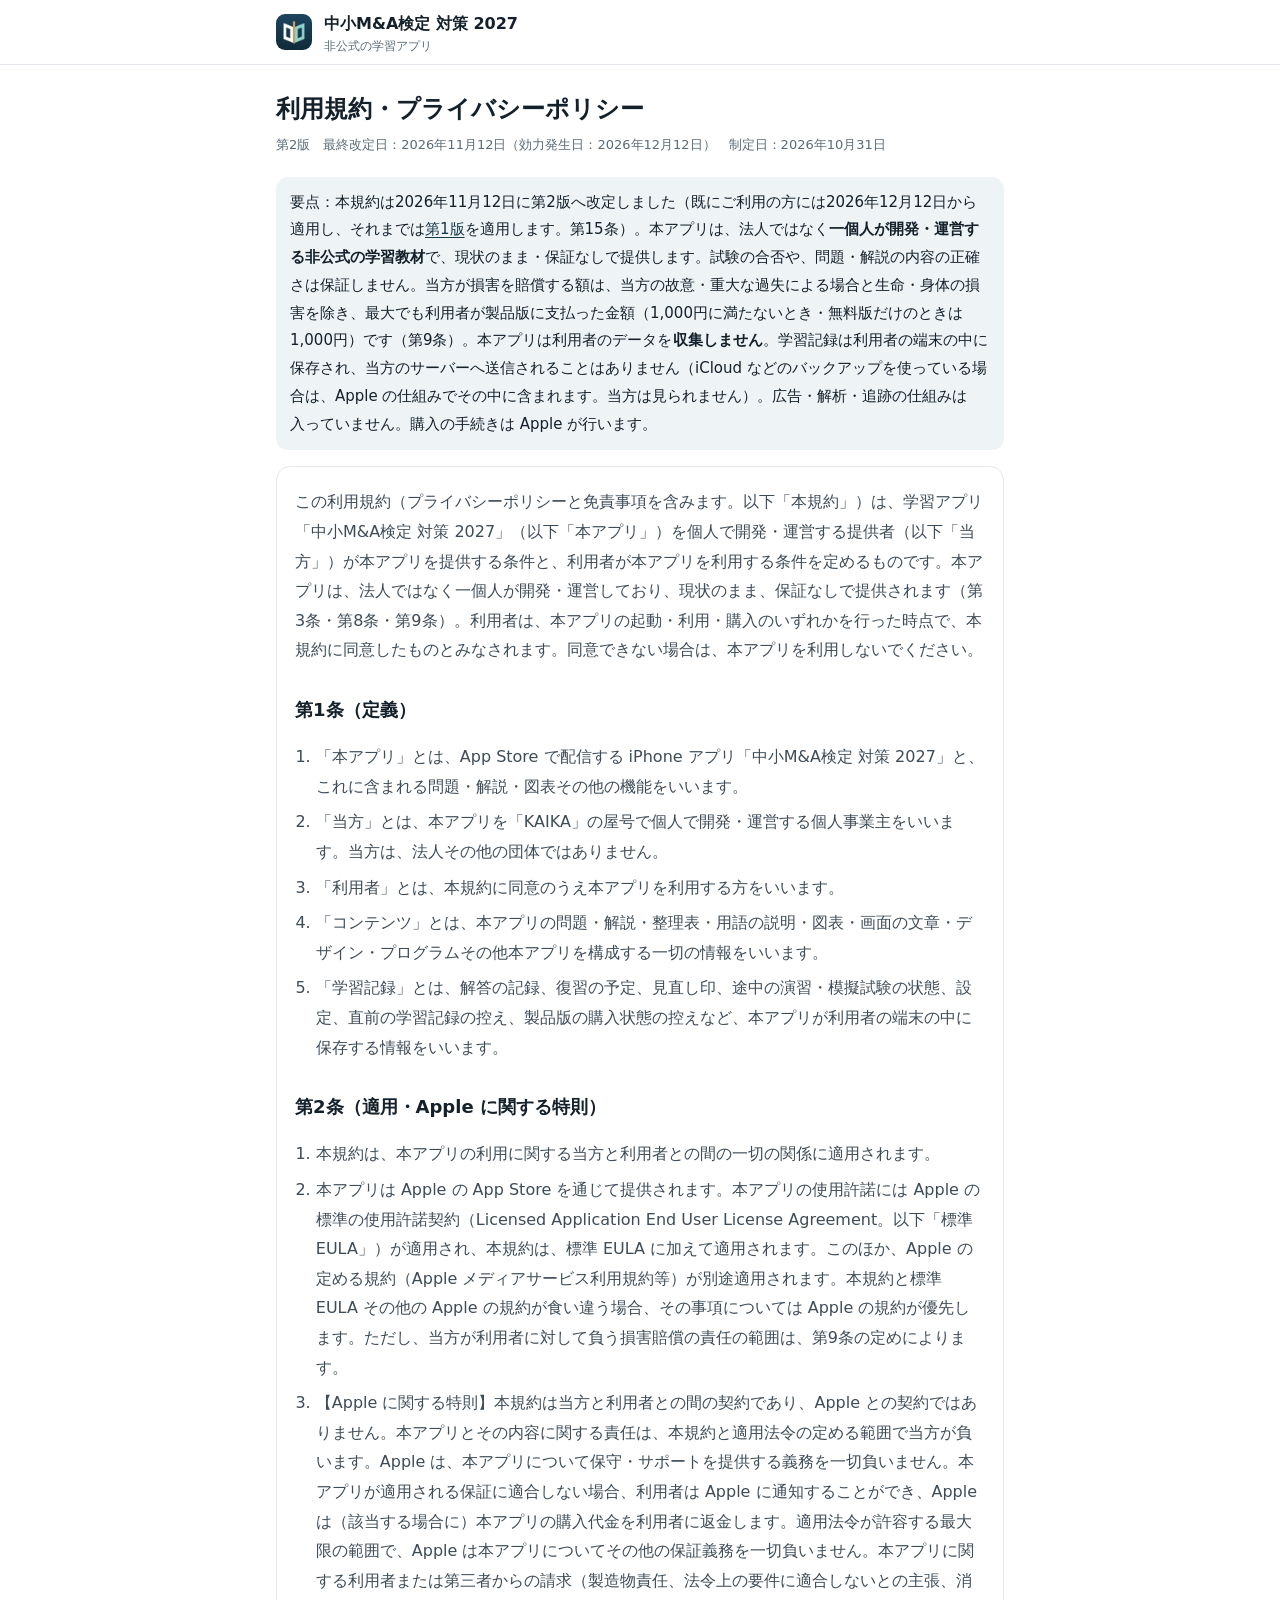
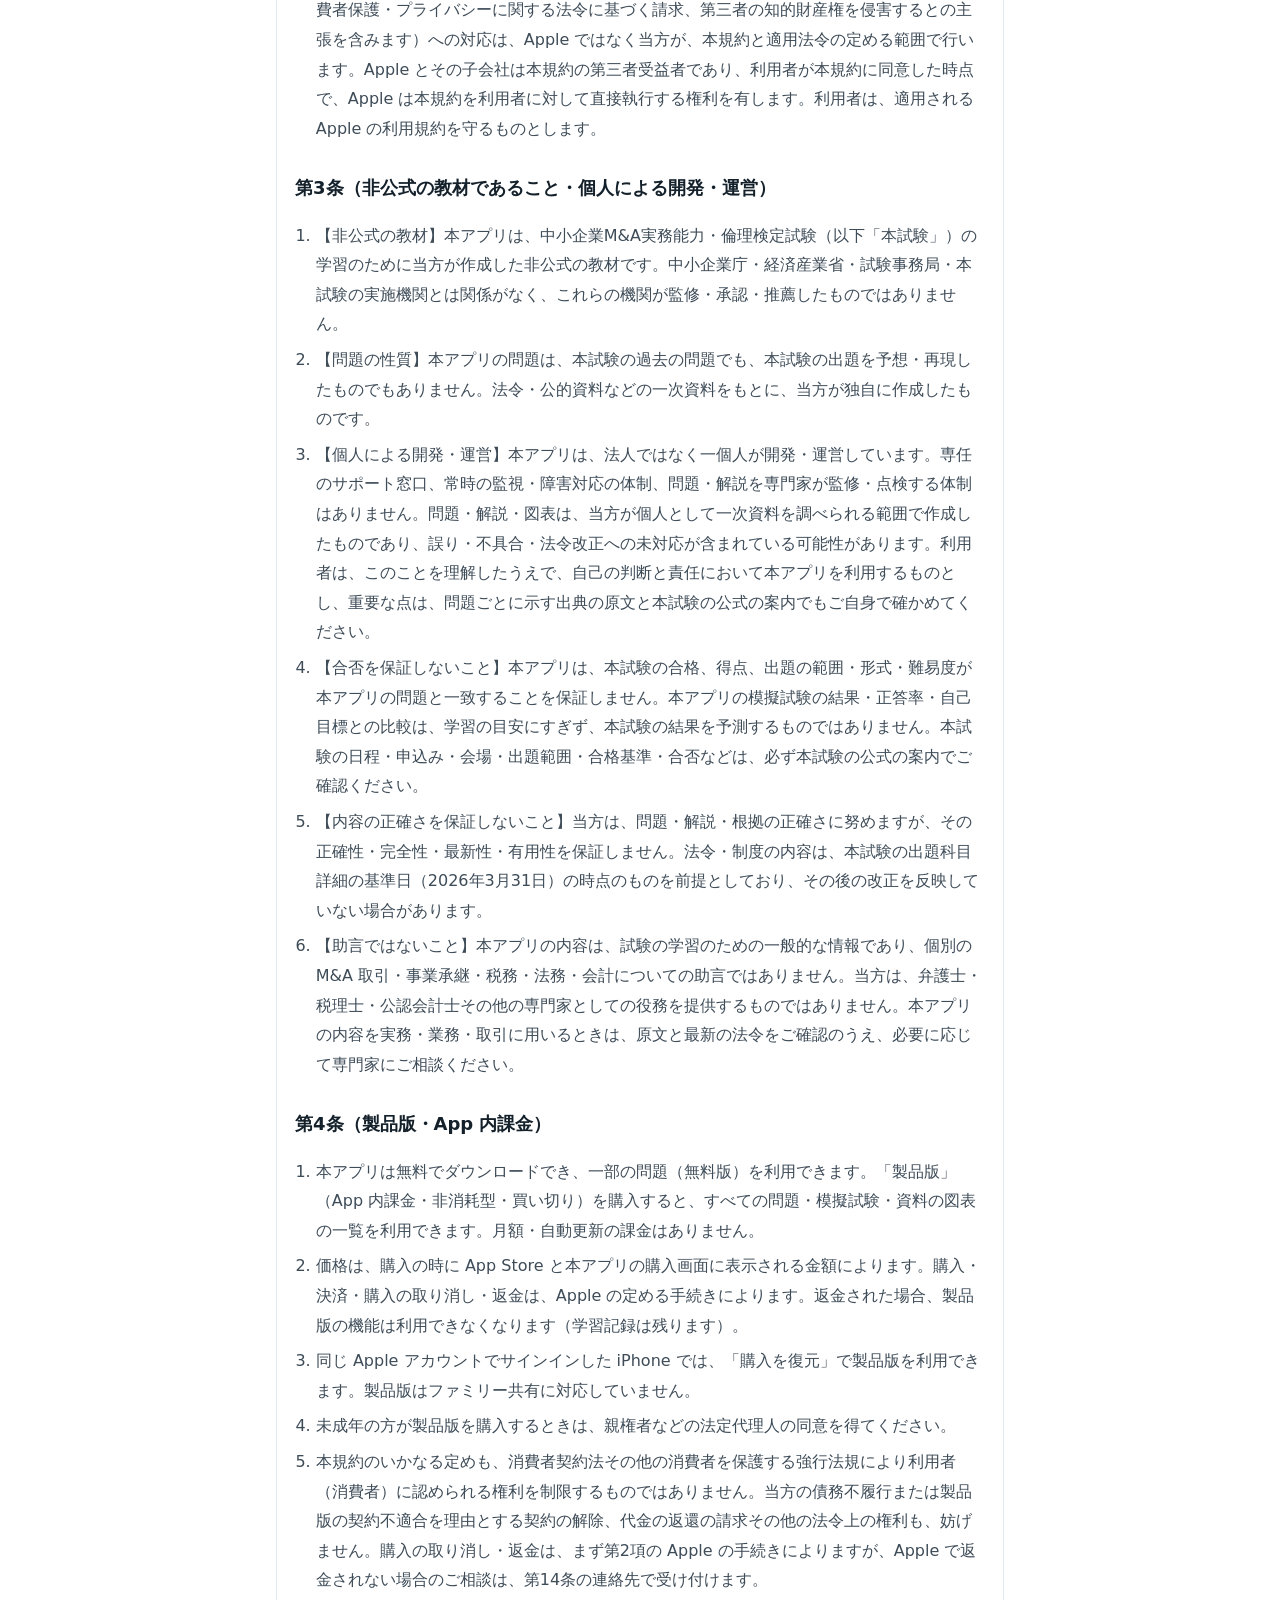
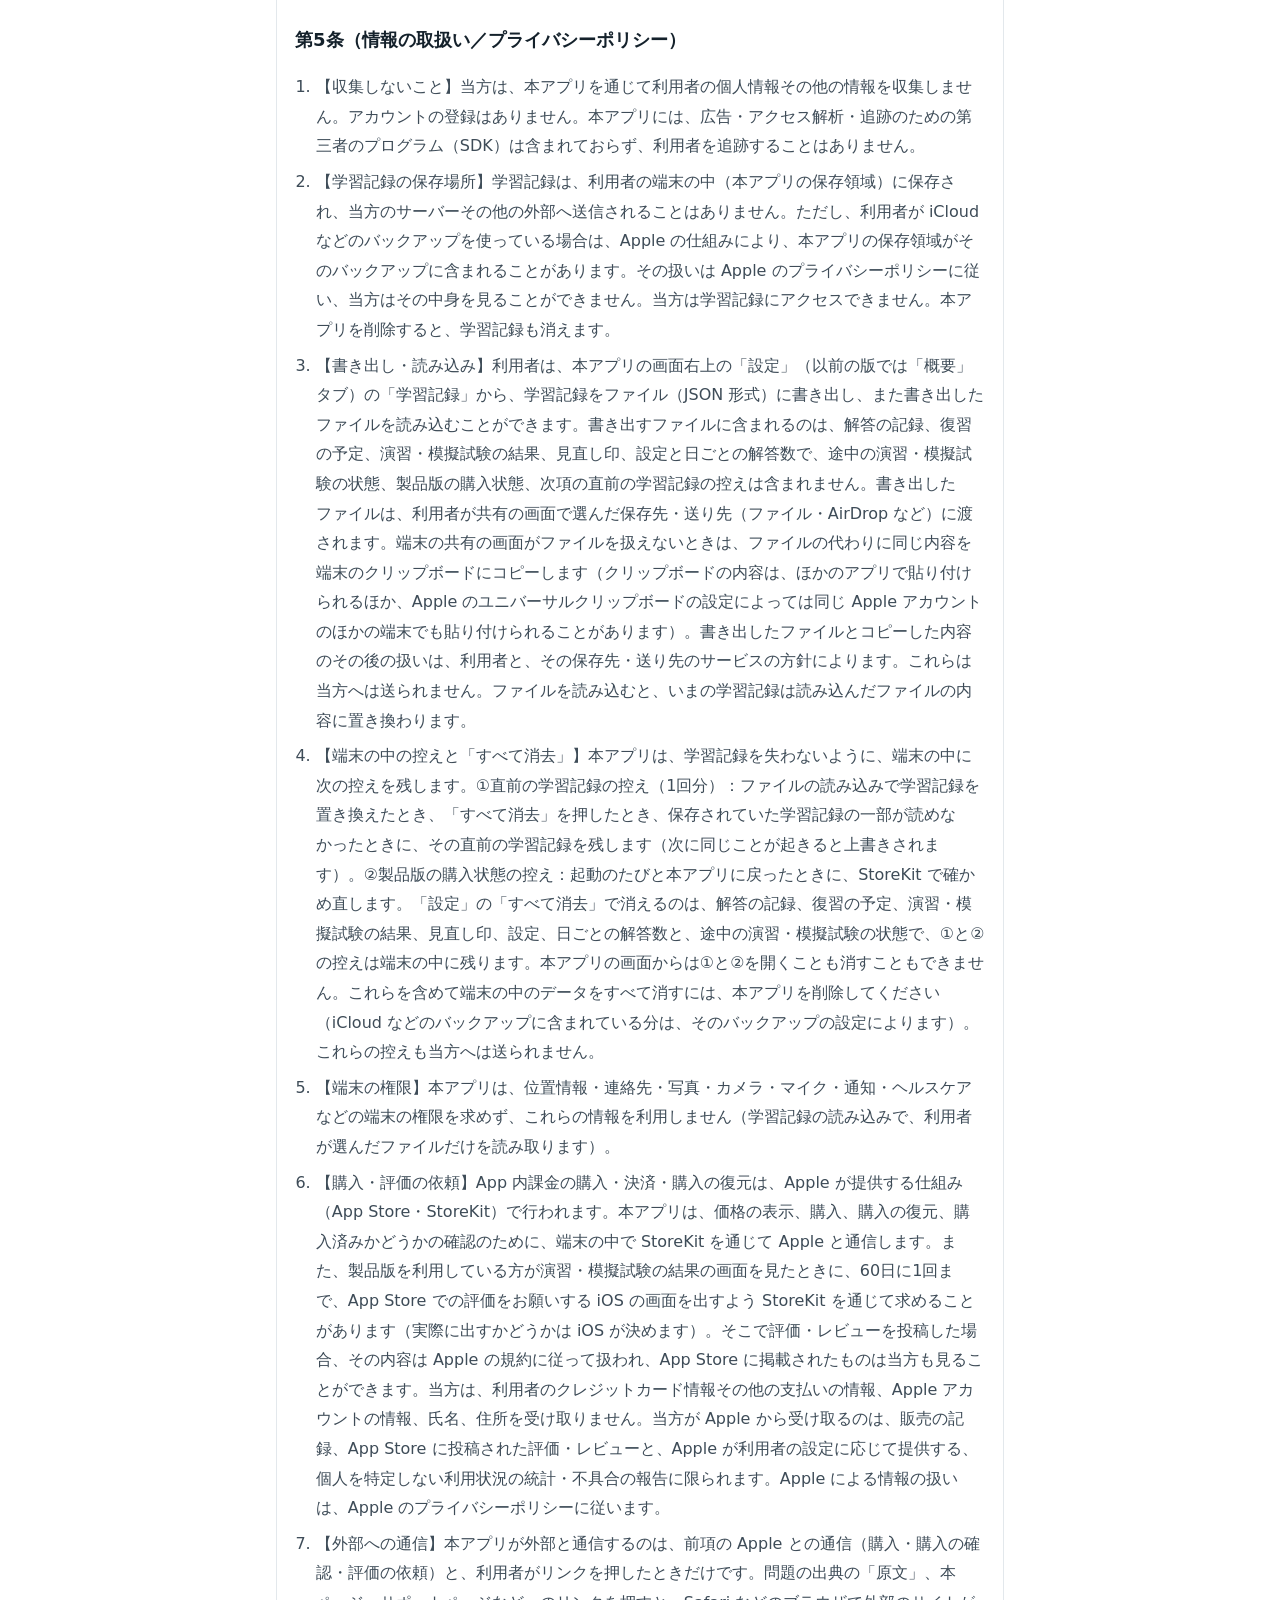
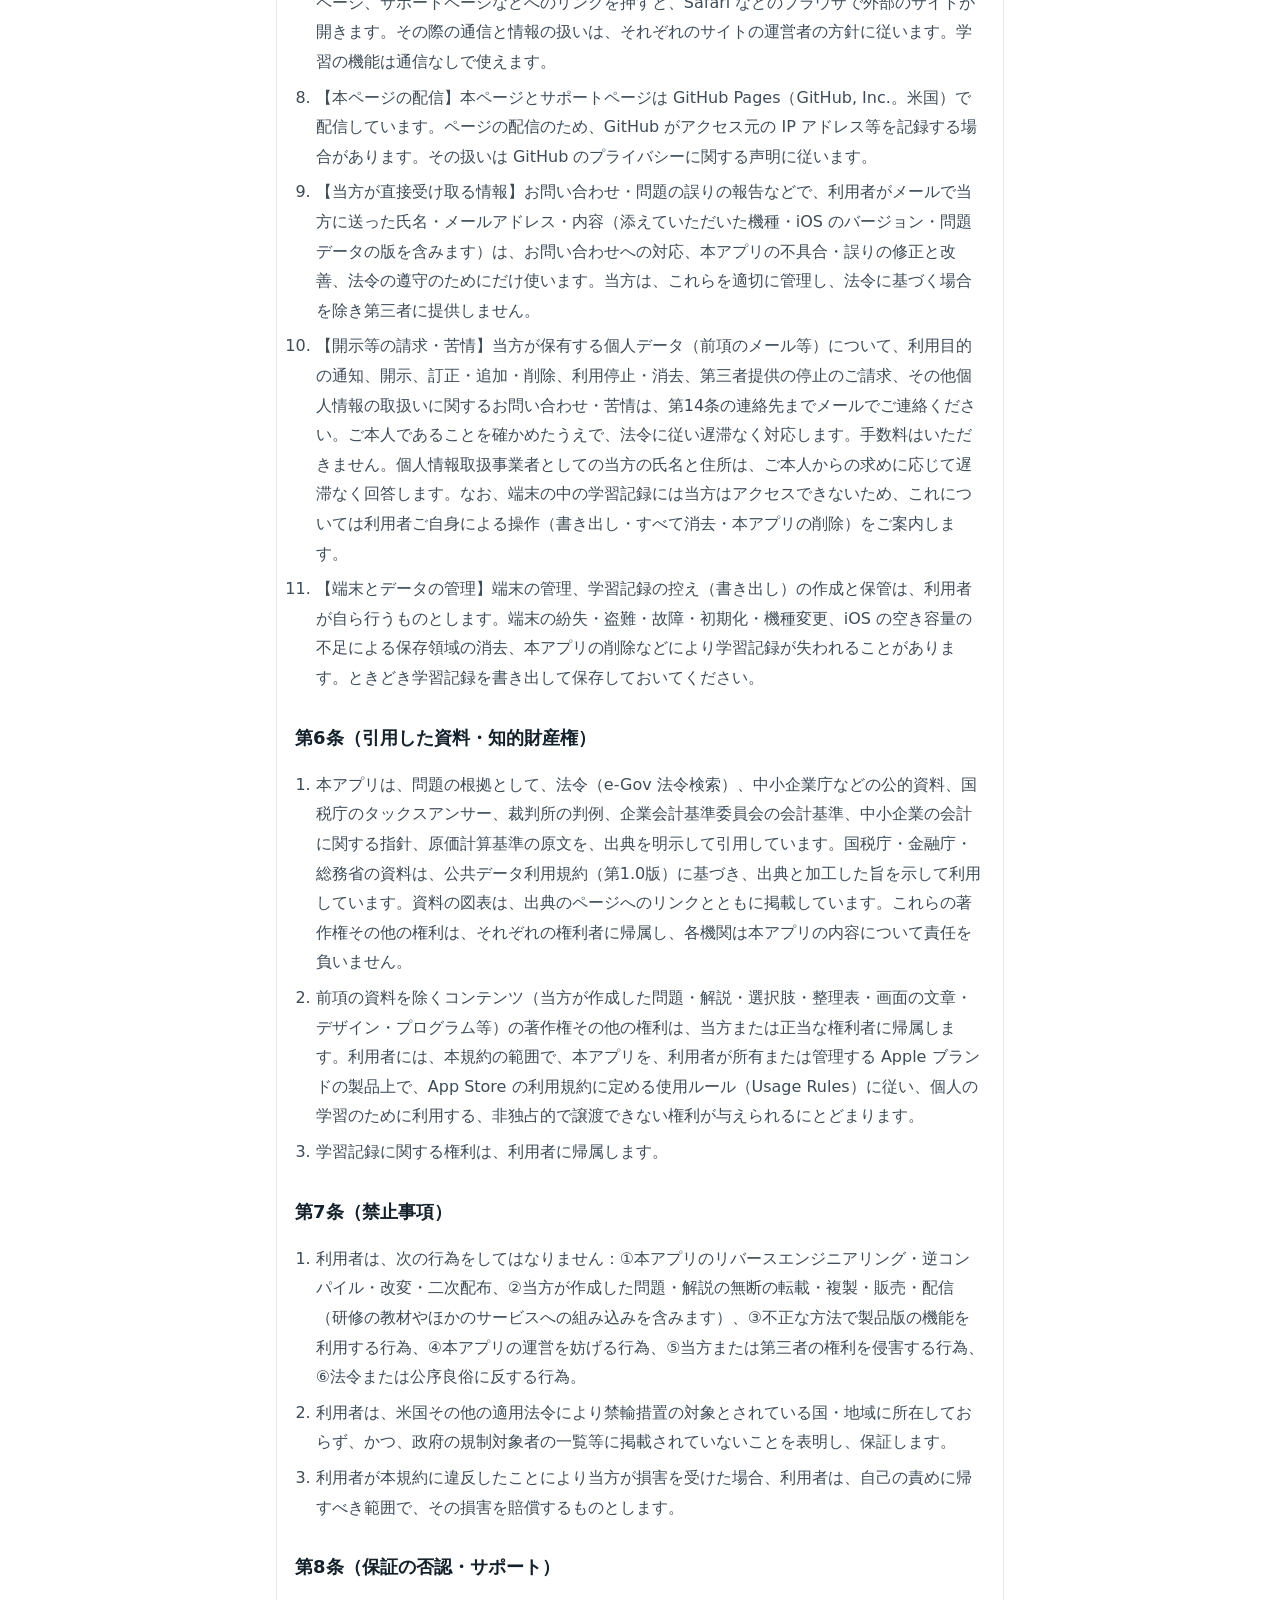
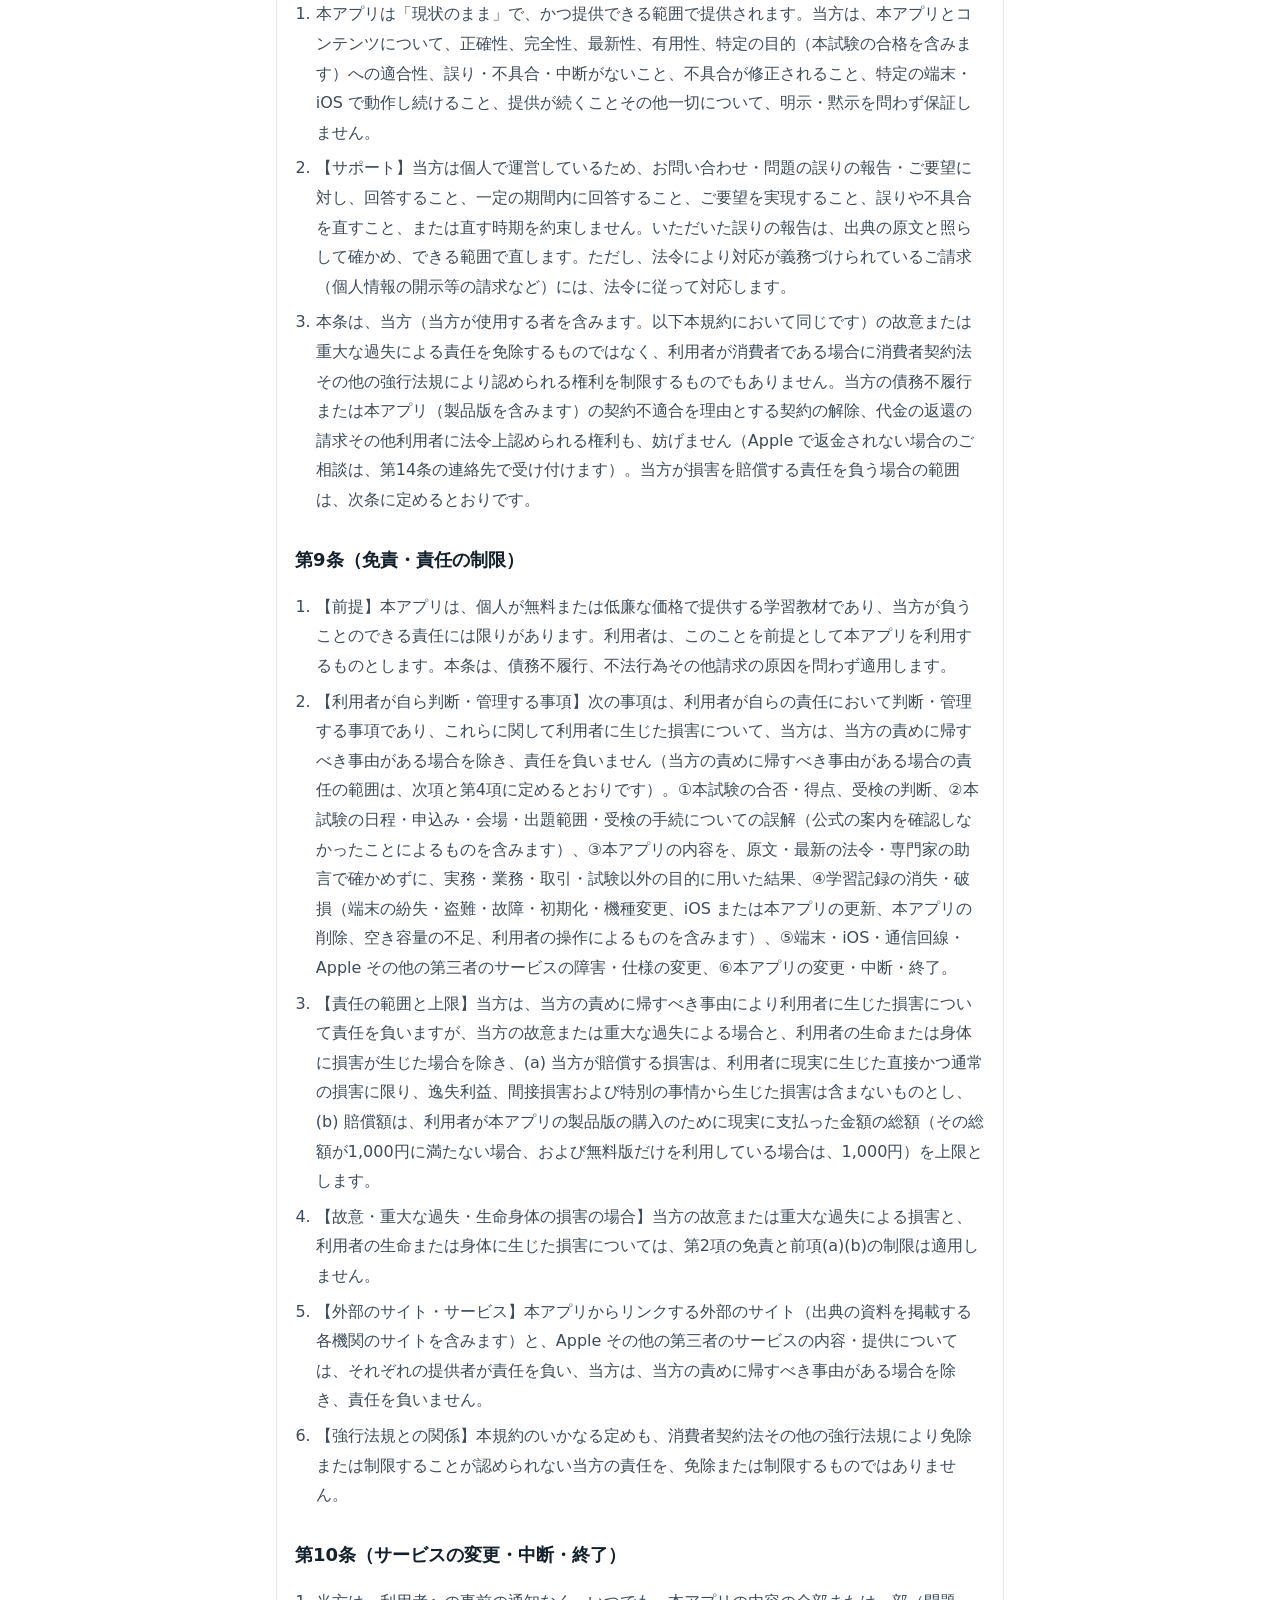
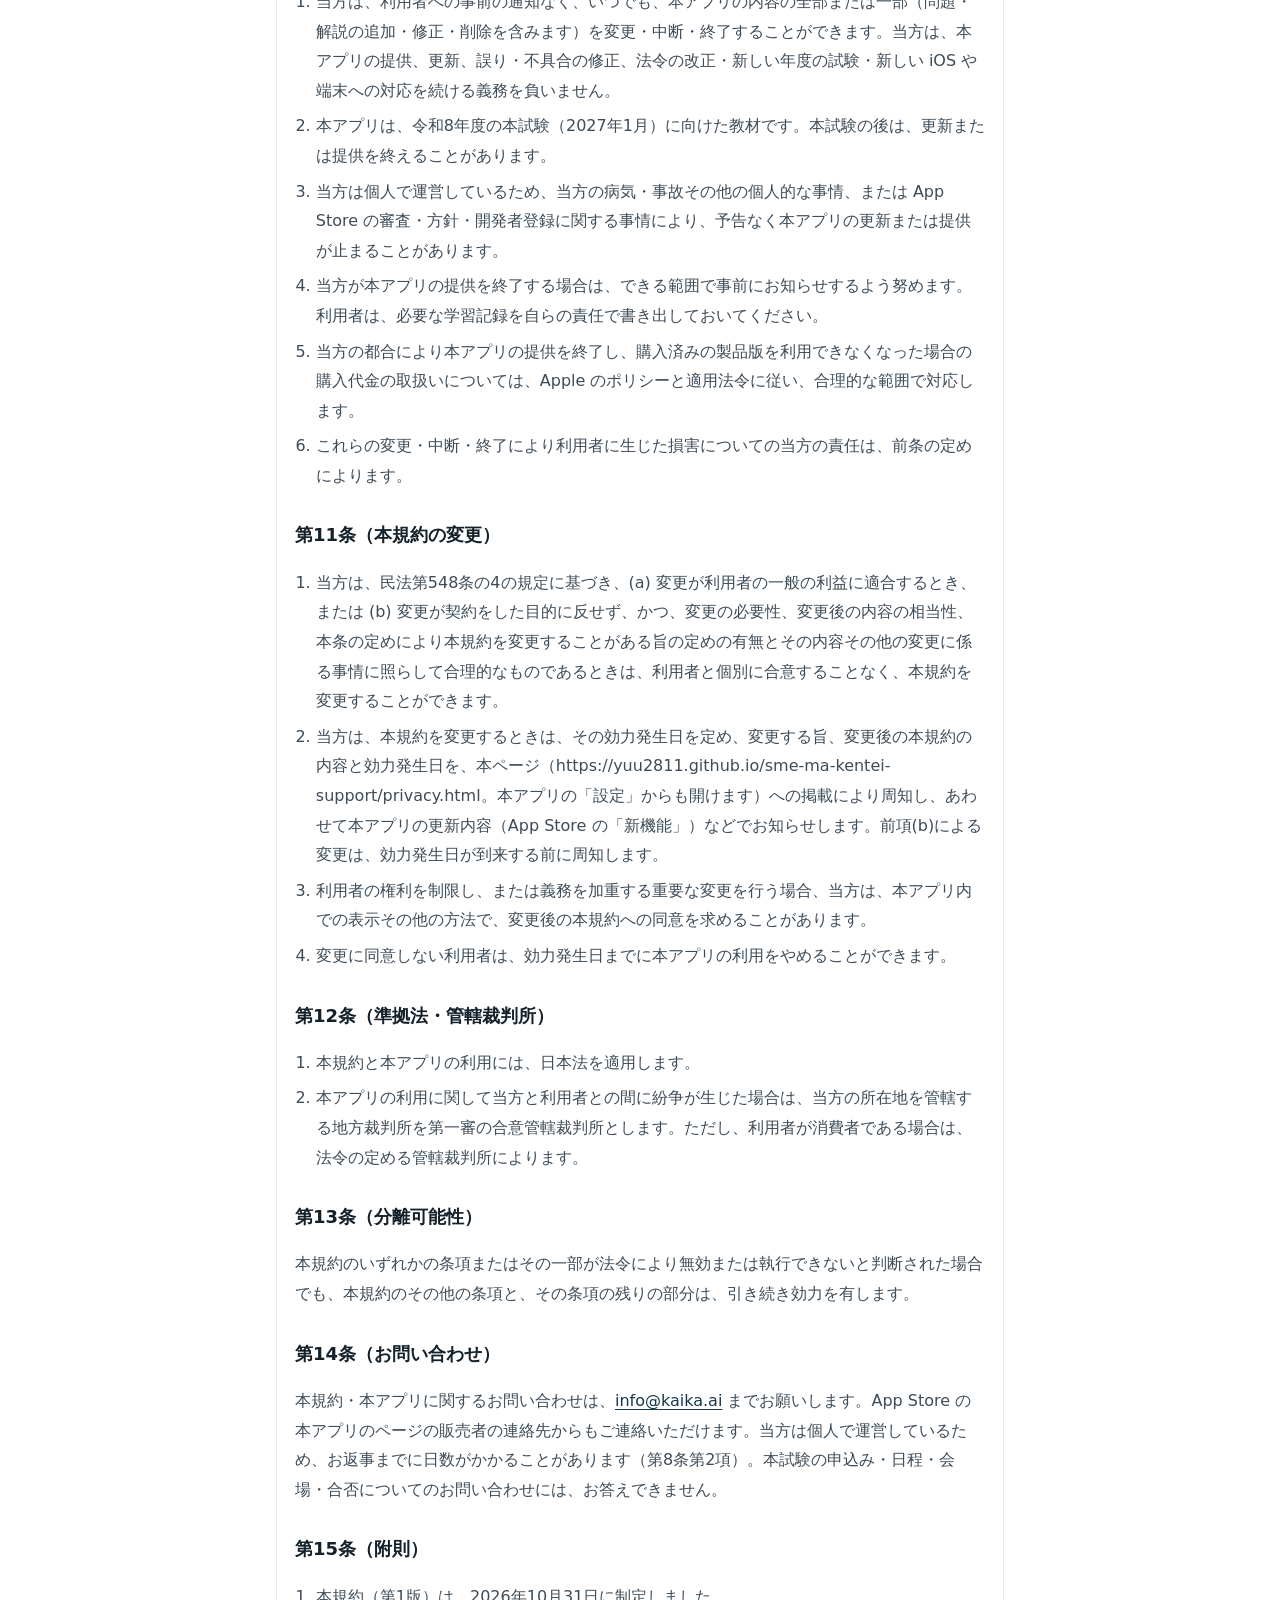
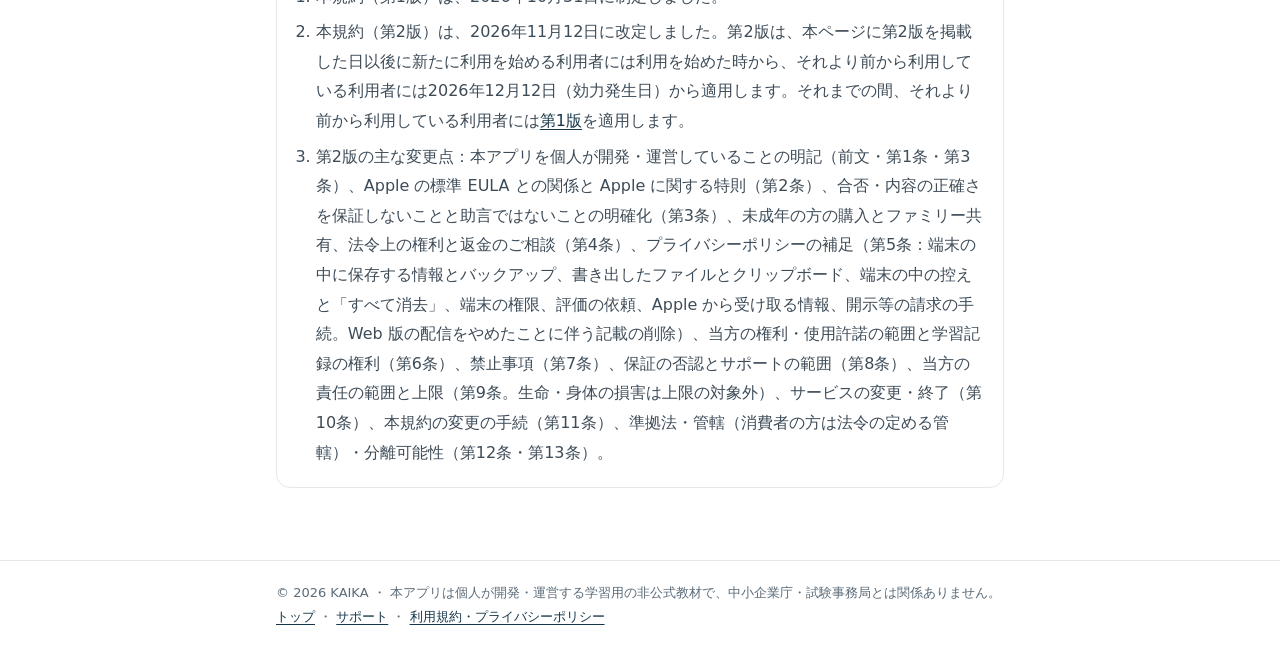
==== commit 5c558733: "利用規約・プライバシーポリシー第2版の監査の修正を写す（アプリのリポの site/ と同じ） - privacy.html: 標準 EULA との関係・使用許諾の範囲（第2条・第6条）、使用する者を含" ====
--- a/site/privacy.html
+++ b/site/privacy.html
@@ -4,7 +4,7 @@
 <meta charset="utf-8">
 <meta name="viewport" content="width=device-width, initial-scale=1">
 <title>利用規約・プライバシーポリシー｜中小M&amp;A検定 対策 2027</title>
-<meta name="description" content="中小M&amp;A検定 対策 2027 の利用規約・プライバシーポリシー・免責事項。個人が開発・運営する非公式の学習教材です。本アプリは利用者のデータを収集せず、学習記録は端末の中にだけ保存されます。">
+<meta name="description" content="中小M&amp;A検定 対策 2027 の利用規約・プライバシーポリシー・免責事項。個人が開発・運営する非公式の学習教材です。本アプリは利用者のデータを収集せず、学習記録は端末の中に保存され、当方へは送信されません。">
 <link rel="icon" href="icon.svg" type="image/svg+xml">
 <link rel="stylesheet" href="style.css">
 </head>
@@ -13,10 +13,10 @@
 <main><div class="wrap">
   <h1>利用規約・プライバシーポリシー</h1>
   <p class="updated">第2版　最終改定日：2026年11月12日（効力発生日：2026年12月12日）　制定日：2026年10月31日</p>
-  <p class="note">要点：本アプリは、法人ではなく<b>一個人が開発・運営する非公式の学習教材</b>で、現状のまま・保証なしで提供します。試験の合否や、問題・解説の内容の正確さは保証しません。本アプリは利用者のデータを<b>収集しません</b>。学習記録は利用者の端末の中にだけ保存され、当方のサーバーへ送信されることはありません。広告・解析・追跡の仕組みは入っていません。購入の手続きは Apple が行います。</p>
+  <p class="note">要点：本規約は2026年11月12日に第2版へ改定しました（既にご利用の方には2026年12月12日から適用し、それまでは<a href="privacy-v1.html">第1版</a>を適用します。第15条）。本アプリは、法人ではなく<b>一個人が開発・運営する非公式の学習教材</b>で、現状のまま・保証なしで提供します。試験の合否や、問題・解説の内容の正確さは保証しません。当方が損害を賠償する額は、当方の故意・重大な過失による場合と生命・身体の損害を除き、最大でも利用者が製品版に支払った金額（1,000円に満たないとき・無料版だけのときは1,000円）です（第9条）。本アプリは利用者のデータを<b>収集しません</b>。学習記録は利用者の端末の中に保存され、当方のサーバーへ送信されることはありません（iCloud などのバックアップを使っている場合は、Apple の仕組みでその中に含まれます。当方は見られません）。広告・解析・追跡の仕組みは入っていません。購入の手続きは Apple が行います。</p>
 
   <div class="card">
-    <p>この利用規約（プライバシーポリシーと免責事項を含みます。以下「本規約」）は、学習アプリ「中小M&amp;A検定 対策 2027」（以下「本アプリ」）を個人で開発・運営する提供者（以下「当方」）が本アプリを提供する条件と、利用者が本アプリを利用する条件を定めるものです。本アプリは、法人ではなく一個人が開発・運営しており、現状のまま、保証なしで提供されます（第3条・第8条・第9条）。利用者は、本アプリのダウンロード・起動・利用のいずれかを行った時点で、本規約に同意したものとみなされます。同意できない場合は、本アプリを利用しないでください。</p>
+    <p>この利用規約（プライバシーポリシーと免責事項を含みます。以下「本規約」）は、学習アプリ「中小M&amp;A検定 対策 2027」（以下「本アプリ」）を個人で開発・運営する提供者（以下「当方」）が本アプリを提供する条件と、利用者が本アプリを利用する条件を定めるものです。本アプリは、法人ではなく一個人が開発・運営しており、現状のまま、保証なしで提供されます（第3条・第8条・第9条）。利用者は、本アプリの起動・利用・購入のいずれかを行った時点で、本規約に同意したものとみなされます。同意できない場合は、本アプリを利用しないでください。</p>
 
     <h2>第1条（定義）</h2>
     <ol>
@@ -24,13 +24,13 @@
       <li>「当方」とは、本アプリを「KAIKA」の屋号で個人で開発・運営する個人事業主をいいます。当方は、法人その他の団体ではありません。</li>
       <li>「利用者」とは、本規約に同意のうえ本アプリを利用する方をいいます。</li>
       <li>「コンテンツ」とは、本アプリの問題・解説・整理表・用語の説明・図表・画面の文章・デザイン・プログラムその他本アプリを構成する一切の情報をいいます。</li>
-      <li>「学習記録」とは、解答の記録、復習の予定、見直し印、途中の演習・模擬試験の状態、設定、製品版の購入状態の控えなど、本アプリが利用者の端末の中に保存する情報をいいます。</li>
+      <li>「学習記録」とは、解答の記録、復習の予定、見直し印、途中の演習・模擬試験の状態、設定、直前の学習記録の控え、製品版の購入状態の控えなど、本アプリが利用者の端末の中に保存する情報をいいます。</li>
     </ol>
 
     <h2>第2条（適用・Apple に関する特則）</h2>
     <ol>
       <li>本規約は、本アプリの利用に関する当方と利用者との間の一切の関係に適用されます。</li>
-      <li>本アプリは Apple の App Store を通じて提供されます。Apple の定める規約（Apple メディアサービス利用規約等）が別途適用され、本規約と Apple の規約が矛盾する場合、その事項については Apple の規約が優先します。</li>
+      <li>本アプリは Apple の App Store を通じて提供されます。本アプリの使用許諾には Apple の標準の使用許諾契約（Licensed Application End User License Agreement。以下「標準 EULA」）が適用され、本規約は、標準 EULA に加えて適用されます。このほか、Apple の定める規約（Apple メディアサービス利用規約等）が別途適用されます。本規約と標準 EULA その他の Apple の規約が食い違う場合、その事項については Apple の規約が優先します。ただし、当方が利用者に対して負う損害賠償の責任の範囲は、第9条の定めによります。</li>
       <li>【Apple に関する特則】本規約は当方と利用者との間の契約であり、Apple との契約ではありません。本アプリとその内容に関する責任は、本規約と適用法令の定める範囲で当方が負います。Apple は、本アプリについて保守・サポートを提供する義務を一切負いません。本アプリが適用される保証に適合しない場合、利用者は Apple に通知することができ、Apple は（該当する場合に）本アプリの購入代金を利用者に返金します。適用法令が許容する最大限の範囲で、Apple は本アプリについてその他の保証義務を一切負いません。本アプリに関する利用者または第三者からの請求（製造物責任、法令上の要件に適合しないとの主張、消費者保護・プライバシーに関する法令に基づく請求、第三者の知的財産権を侵害するとの主張を含みます）への対応は、Apple ではなく当方が、本規約と適用法令の定める範囲で行います。Apple とその子会社は本規約の第三者受益者であり、利用者が本規約に同意した時点で、Apple は本規約を利用者に対して直接執行する権利を有します。利用者は、適用される Apple の利用規約を守るものとします。</li>
     </ol>
 
@@ -50,17 +50,18 @@
       <li>価格は、購入の時に App Store と本アプリの購入画面に表示される金額によります。購入・決済・購入の取り消し・返金は、Apple の定める手続きによります。返金された場合、製品版の機能は利用できなくなります（学習記録は残ります）。</li>
       <li>同じ Apple アカウントでサインインした iPhone では、「購入を復元」で製品版を利用できます。製品版はファミリー共有に対応していません。</li>
       <li>未成年の方が製品版を購入するときは、親権者などの法定代理人の同意を得てください。</li>
-      <li>本規約のいかなる定めも、消費者契約法その他の消費者を保護する強行法規により利用者（消費者）に認められる権利を制限するものではありません。</li>
+      <li>本規約のいかなる定めも、消費者契約法その他の消費者を保護する強行法規により利用者（消費者）に認められる権利を制限するものではありません。当方の債務不履行または製品版の契約不適合を理由とする契約の解除、代金の返還の請求その他の法令上の権利も、妨げません。購入の取り消し・返金は、まず第2項の Apple の手続きによりますが、Apple で返金されない場合のご相談は、第14条の連絡先で受け付けます。</li>
     </ol>
 
     <h2>第5条（情報の取扱い／プライバシーポリシー）</h2>
     <ol>
       <li>【収集しないこと】当方は、本アプリを通じて利用者の個人情報その他の情報を収集しません。アカウントの登録はありません。本アプリには、広告・アクセス解析・追跡のための第三者のプログラム（SDK）は含まれておらず、利用者を追跡することはありません。</li>
-      <li>【学習記録の保存場所】学習記録は、利用者の端末の中（本アプリの保存領域）にだけ保存され、当方のサーバーその他の外部へ送信されることはありません。当方は学習記録にアクセスできません。本アプリを削除すると、学習記録も消えます。</li>
-      <li>【書き出し・読み込み】利用者は、本アプリの画面右上の「設定」（以前の版では「概要」タブ）の「学習記録」から、学習記録をファイルに書き出し、また書き出したファイルを読み込むことができます。書き出したファイルは、利用者が共有の画面で選んだ保存先・送り先（ファイル・AirDrop など）に渡され、その後の扱いは利用者と、その保存先・送り先のサービスの方針によります。書き出したファイルは当方へは送られません。</li>
+      <li>【学習記録の保存場所】学習記録は、利用者の端末の中（本アプリの保存領域）に保存され、当方のサーバーその他の外部へ送信されることはありません。ただし、利用者が iCloud などのバックアップを使っている場合は、Apple の仕組みにより、本アプリの保存領域がそのバックアップに含まれることがあります。その扱いは Apple のプライバシーポリシーに従い、当方はその中身を見ることができません。当方は学習記録にアクセスできません。本アプリを削除すると、学習記録も消えます。</li>
+      <li>【書き出し・読み込み】利用者は、本アプリの画面右上の「設定」（以前の版では「概要」タブ）の「学習記録」から、学習記録をファイル（JSON 形式）に書き出し、また書き出したファイルを読み込むことができます。書き出すファイルに含まれるのは、解答の記録、復習の予定、演習・模擬試験の結果、見直し印、設定と日ごとの解答数で、途中の演習・模擬試験の状態、製品版の購入状態、次項の直前の学習記録の控えは含まれません。書き出したファイルは、利用者が共有の画面で選んだ保存先・送り先（ファイル・AirDrop など）に渡されます。端末の共有の画面がファイルを扱えないときは、ファイルの代わりに同じ内容を端末のクリップボードにコピーします（クリップボードの内容は、ほかのアプリで貼り付けられるほか、Apple のユニバーサルクリップボードの設定によっては同じ Apple アカウントのほかの端末でも貼り付けられることがあります）。書き出したファイルとコピーした内容のその後の扱いは、利用者と、その保存先・送り先のサービスの方針によります。これらは当方へは送られません。ファイルを読み込むと、いまの学習記録は読み込んだファイルの内容に置き換わります。</li>
+      <li>【端末の中の控えと「すべて消去」】本アプリは、学習記録を失わないように、端末の中に次の控えを残します。①直前の学習記録の控え（1回分）：ファイルの読み込みで学習記録を置き換えたとき、「すべて消去」を押したとき、保存されていた学習記録の一部が読めなかったときに、その直前の学習記録を残します（次に同じことが起きると上書きされます）。②製品版の購入状態の控え：起動のたびと本アプリに戻ったときに、StoreKit で確かめ直します。「設定」の「すべて消去」で消えるのは、解答の記録、復習の予定、演習・模擬試験の結果、見直し印、設定、日ごとの解答数と、途中の演習・模擬試験の状態で、①と②の控えは端末の中に残ります。本アプリの画面からは①と②を開くことも消すこともできません。これらを含めて端末の中のデータをすべて消すには、本アプリを削除してください（iCloud などのバックアップに含まれている分は、そのバックアップの設定によります）。これらの控えも当方へは送られません。</li>
       <li>【端末の権限】本アプリは、位置情報・連絡先・写真・カメラ・マイク・通知・ヘルスケアなどの端末の権限を求めず、これらの情報を利用しません（学習記録の読み込みで、利用者が選んだファイルだけを読み取ります）。</li>
-      <li>【購入】App 内課金の購入・決済・購入の復元は、Apple が提供する仕組み（App Store・StoreKit）で行われます。本アプリは、価格の表示、購入、購入の復元、購入済みかどうかの確認のために、端末の中で StoreKit を通じて Apple と通信します。当方は、利用者のクレジットカード情報その他の支払いの情報、Apple アカウントの情報、氏名、住所を受け取りません。当方が Apple から受け取るのは、販売の記録と、Apple が利用者の設定に応じて提供する、個人を特定しない利用状況の統計・不具合の報告に限られます。Apple による情報の扱いは、Apple のプライバシーポリシーに従います。</li>
-      <li>【外部への通信】本アプリが外部と通信するのは、前項の Apple との通信と、利用者がリンクを押したときだけです。問題の出典の「原文」、本ページ、サポートページなどへのリンクを押すと、Safari などのブラウザで外部のサイトが開きます。その際の通信と情報の扱いは、それぞれのサイトの運営者の方針に従います。学習の機能は通信なしで使えます。</li>
+      <li>【購入・評価の依頼】App 内課金の購入・決済・購入の復元は、Apple が提供する仕組み（App Store・StoreKit）で行われます。本アプリは、価格の表示、購入、購入の復元、購入済みかどうかの確認のために、端末の中で StoreKit を通じて Apple と通信します。また、製品版を利用している方が演習・模擬試験の結果の画面を見たときに、60日に1回まで、App Store での評価をお願いする iOS の画面を出すよう StoreKit を通じて求めることがあります（実際に出すかどうかは iOS が決めます）。そこで評価・レビューを投稿した場合、その内容は Apple の規約に従って扱われ、App Store に掲載されたものは当方も見ることができます。当方は、利用者のクレジットカード情報その他の支払いの情報、Apple アカウントの情報、氏名、住所を受け取りません。当方が Apple から受け取るのは、販売の記録、App Store に投稿された評価・レビューと、Apple が利用者の設定に応じて提供する、個人を特定しない利用状況の統計・不具合の報告に限られます。Apple による情報の扱いは、Apple のプライバシーポリシーに従います。</li>
+      <li>【外部への通信】本アプリが外部と通信するのは、前項の Apple との通信（購入・購入の確認・評価の依頼）と、利用者がリンクを押したときだけです。問題の出典の「原文」、本ページ、サポートページなどへのリンクを押すと、Safari などのブラウザで外部のサイトが開きます。その際の通信と情報の扱いは、それぞれのサイトの運営者の方針に従います。学習の機能は通信なしで使えます。</li>
       <li>【本ページの配信】本ページとサポートページは GitHub Pages（GitHub, Inc.。米国）で配信しています。ページの配信のため、GitHub がアクセス元の IP アドレス等を記録する場合があります。その扱いは GitHub のプライバシーに関する声明に従います。</li>
       <li>【当方が直接受け取る情報】お問い合わせ・問題の誤りの報告などで、利用者がメールで当方に送った氏名・メールアドレス・内容（添えていただいた機種・iOS のバージョン・問題データの版を含みます）は、お問い合わせへの対応、本アプリの不具合・誤りの修正と改善、法令の遵守のためにだけ使います。当方は、これらを適切に管理し、法令に基づく場合を除き第三者に提供しません。</li>
       <li>【開示等の請求・苦情】当方が保有する個人データ（前項のメール等）について、利用目的の通知、開示、訂正・追加・削除、利用停止・消去、第三者提供の停止のご請求、その他個人情報の取扱いに関するお問い合わせ・苦情は、第14条の連絡先までメールでご連絡ください。ご本人であることを確かめたうえで、法令に従い遅滞なく対応します。手数料はいただきません。個人情報取扱事業者としての当方の氏名と住所は、ご本人からの求めに応じて遅滞なく回答します。なお、端末の中の学習記録には当方はアクセスできないため、これについては利用者ご自身による操作（書き出し・すべて消去・本アプリの削除）をご案内します。</li>
@@ -70,7 +71,7 @@
     <h2>第6条（引用した資料・知的財産権）</h2>
     <ol>
       <li>本アプリは、問題の根拠として、法令（e-Gov 法令検索）、中小企業庁などの公的資料、国税庁のタックスアンサー、裁判所の判例、企業会計基準委員会の会計基準、中小企業の会計に関する指針、原価計算基準の原文を、出典を明示して引用しています。国税庁・金融庁・総務省の資料は、公共データ利用規約（第1.0版）に基づき、出典と加工した旨を示して利用しています。資料の図表は、出典のページへのリンクとともに掲載しています。これらの著作権その他の権利は、それぞれの権利者に帰属し、各機関は本アプリの内容について責任を負いません。</li>
-      <li>前項の資料を除くコンテンツ（当方が作成した問題・解説・選択肢・整理表・画面の文章・デザイン・プログラム等）の著作権その他の権利は、当方または正当な権利者に帰属します。利用者には、本規約の範囲で本アプリを個人の学習のために利用する、非独占的で譲渡できない権利が与えられるにとどまります。</li>
+      <li>前項の資料を除くコンテンツ（当方が作成した問題・解説・選択肢・整理表・画面の文章・デザイン・プログラム等）の著作権その他の権利は、当方または正当な権利者に帰属します。利用者には、本規約の範囲で、本アプリを、利用者が所有または管理する Apple ブランドの製品上で、App Store の利用規約に定める使用ルール（Usage Rules）に従い、個人の学習のために利用する、非独占的で譲渡できない権利が与えられるにとどまります。</li>
       <li>学習記録に関する権利は、利用者に帰属します。</li>
     </ol>
 
@@ -85,15 +86,15 @@
     <ol>
       <li>本アプリは「現状のまま」で、かつ提供できる範囲で提供されます。当方は、本アプリとコンテンツについて、正確性、完全性、最新性、有用性、特定の目的（本試験の合格を含みます）への適合性、誤り・不具合・中断がないこと、不具合が修正されること、特定の端末・iOS で動作し続けること、提供が続くことその他一切について、明示・黙示を問わず保証しません。</li>
       <li>【サポート】当方は個人で運営しているため、お問い合わせ・問題の誤りの報告・ご要望に対し、回答すること、一定の期間内に回答すること、ご要望を実現すること、誤りや不具合を直すこと、または直す時期を約束しません。いただいた誤りの報告は、出典の原文と照らして確かめ、できる範囲で直します。ただし、法令により対応が義務づけられているご請求（個人情報の開示等の請求など）には、法令に従って対応します。</li>
-      <li>本条は、当方の故意または重大な過失による責任を免除するものではなく、利用者が消費者である場合に消費者契約法その他の強行法規により認められる権利を制限するものでもありません。当方が損害を賠償する責任を負う場合の範囲は、次条に定めるとおりです。</li>
+      <li>本条は、当方（当方が使用する者を含みます。以下本規約において同じです）の故意または重大な過失による責任を免除するものではなく、利用者が消費者である場合に消費者契約法その他の強行法規により認められる権利を制限するものでもありません。当方の債務不履行または本アプリ（製品版を含みます）の契約不適合を理由とする契約の解除、代金の返還の請求その他利用者に法令上認められる権利も、妨げません（Apple で返金されない場合のご相談は、第14条の連絡先で受け付けます）。当方が損害を賠償する責任を負う場合の範囲は、次条に定めるとおりです。</li>
     </ol>
 
     <h2>第9条（免責・責任の制限）</h2>
     <ol>
       <li>【前提】本アプリは、個人が無料または低廉な価格で提供する学習教材であり、当方が負うことのできる責任には限りがあります。利用者は、このことを前提として本アプリを利用するものとします。本条は、債務不履行、不法行為その他請求の原因を問わず適用します。</li>
       <li>【利用者が自ら判断・管理する事項】次の事項は、利用者が自らの責任において判断・管理する事項であり、これらに関して利用者に生じた損害について、当方は、当方の責めに帰すべき事由がある場合を除き、責任を負いません（当方の責めに帰すべき事由がある場合の責任の範囲は、次項と第4項に定めるとおりです）。①本試験の合否・得点、受検の判断、②本試験の日程・申込み・会場・出題範囲・受検の手続についての誤解（公式の案内を確認しなかったことによるものを含みます）、③本アプリの内容を、原文・最新の法令・専門家の助言で確かめずに、実務・業務・取引・試験以外の目的に用いた結果、④学習記録の消失・破損（端末の紛失・盗難・故障・初期化・機種変更、iOS または本アプリの更新、本アプリの削除、空き容量の不足、利用者の操作によるものを含みます）、⑤端末・iOS・通信回線・Apple その他の第三者のサービスの障害・仕様の変更、⑥本アプリの変更・中断・終了。</li>
-      <li>【責任の範囲と上限】当方は、当方の責めに帰すべき事由により利用者に生じた損害について責任を負いますが、当方の故意または重大な過失による場合を除き、(a) 当方が賠償する損害は、利用者に現実に生じた直接かつ通常の損害に限り、逸失利益、間接損害および特別の事情から生じた損害は含まないものとし、(b) 賠償額は、利用者が本アプリの製品版の購入のために現実に支払った金額の総額（その総額が1,000円に満たない場合、および無料版だけを利用している場合は、1,000円）を上限とします。</li>
-      <li>【故意・重大な過失の場合】当方の故意または重大な過失による損害については、第2項の免責と前項(a)(b)の制限は適用しません。</li>
+      <li>【責任の範囲と上限】当方は、当方の責めに帰すべき事由により利用者に生じた損害について責任を負いますが、当方の故意または重大な過失による場合と、利用者の生命または身体に損害が生じた場合を除き、(a) 当方が賠償する損害は、利用者に現実に生じた直接かつ通常の損害に限り、逸失利益、間接損害および特別の事情から生じた損害は含まないものとし、(b) 賠償額は、利用者が本アプリの製品版の購入のために現実に支払った金額の総額（その総額が1,000円に満たない場合、および無料版だけを利用している場合は、1,000円）を上限とします。</li>
+      <li>【故意・重大な過失・生命身体の損害の場合】当方の故意または重大な過失による損害と、利用者の生命または身体に生じた損害については、第2項の免責と前項(a)(b)の制限は適用しません。</li>
       <li>【外部のサイト・サービス】本アプリからリンクする外部のサイト（出典の資料を掲載する各機関のサイトを含みます）と、Apple その他の第三者のサービスの内容・提供については、それぞれの提供者が責任を負い、当方は、当方の責めに帰すべき事由がある場合を除き、責任を負いません。</li>
       <li>【強行法規との関係】本規約のいかなる定めも、消費者契約法その他の強行法規により免除または制限することが認められない当方の責任を、免除または制限するものではありません。</li>
     </ol>
@@ -110,7 +111,7 @@
 
     <h2>第11条（本規約の変更）</h2>
     <ol>
-      <li>当方は、民法第548条の4の規定に基づき、(a) 変更が利用者の一般の利益に適合するとき、または (b) 変更が本規約の目的に反せず、かつ、変更の必要性、変更後の内容の相当性その他の変更に係る事情に照らして合理的なものであるときは、利用者と個別に合意することなく、本規約を変更することができます。</li>
+      <li>当方は、民法第548条の4の規定に基づき、(a) 変更が利用者の一般の利益に適合するとき、または (b) 変更が契約をした目的に反せず、かつ、変更の必要性、変更後の内容の相当性、本条の定めにより本規約を変更することがある旨の定めの有無とその内容その他の変更に係る事情に照らして合理的なものであるときは、利用者と個別に合意することなく、本規約を変更することができます。</li>
       <li>当方は、本規約を変更するときは、その効力発生日を定め、変更する旨、変更後の本規約の内容と効力発生日を、本ページ（https://yuu2811.github.io/sme-ma-kentei-support/privacy.html。本アプリの「設定」からも開けます）への掲載により周知し、あわせて本アプリの更新内容（App Store の「新機能」）などでお知らせします。前項(b)による変更は、効力発生日が到来する前に周知します。</li>
       <li>利用者の権利を制限し、または義務を加重する重要な変更を行う場合、当方は、本アプリ内での表示その他の方法で、変更後の本規約への同意を求めることがあります。</li>
       <li>変更に同意しない利用者は、効力発生日までに本アプリの利用をやめることができます。</li>
@@ -119,7 +120,7 @@
     <h2>第12条（準拠法・管轄裁判所）</h2>
     <ol>
       <li>本規約と本アプリの利用には、日本法を適用します。</li>
-      <li>本アプリの利用に関して当方と利用者との間に紛争が生じた場合は、消費者契約法その他の強行法規に反しない限り、当方の所在地を管轄する地方裁判所を第一審の専属的合意管轄裁判所とします。</li>
+      <li>本アプリの利用に関して当方と利用者との間に紛争が生じた場合は、当方の所在地を管轄する地方裁判所を第一審の合意管轄裁判所とします。ただし、利用者が消費者である場合は、法令の定める管轄裁判所によります。</li>
     </ol>
 
     <h2>第13条（分離可能性）</h2>
@@ -131,8 +132,8 @@
     <h2>第15条（附則）</h2>
     <ol>
       <li>本規約（第1版）は、2026年10月31日に制定しました。</li>
-      <li>本規約（第2版）は、2026年11月12日に改定しました。第2版は、新たに利用を始める利用者には利用を始めた時から、既に利用している利用者には2026年12月12日（効力発生日）から適用します。それまでの間、既に利用している利用者には第1版を適用します。</li>
-      <li>第2版の主な変更点：本アプリを個人が開発・運営していることの明記（前文・第1条・第3条）、Apple に関する特則（第2条）、合否・内容の正確さを保証しないことと助言ではないことの明確化（第3条）、未成年の方の購入とファミリー共有（第4条）、プライバシーポリシーの補足（第5条：端末の中に保存する情報、書き出したファイル、端末の権限、Apple から受け取る情報、開示等の請求の手続。Web 版の配信をやめたことに伴う記載の削除）、当方の権利と学習記録の権利（第6条）、禁止事項（第7条）、保証の否認とサポートの範囲（第8条）、当方の責任の範囲と上限（第9条）、サービスの変更・終了（第10条）、本規約の変更の手続（第11条）、準拠法・管轄・分離可能性（第12条・第13条）。</li>
+      <li>本規約（第2版）は、2026年11月12日に改定しました。第2版は、本ページに第2版を掲載した日以後に新たに利用を始める利用者には利用を始めた時から、それより前から利用している利用者には2026年12月12日（効力発生日）から適用します。それまでの間、それより前から利用している利用者には<a href="privacy-v1.html">第1版</a>を適用します。</li>
+      <li>第2版の主な変更点：本アプリを個人が開発・運営していることの明記（前文・第1条・第3条）、Apple の標準 EULA との関係と Apple に関する特則（第2条）、合否・内容の正確さを保証しないことと助言ではないことの明確化（第3条）、未成年の方の購入とファミリー共有、法令上の権利と返金のご相談（第4条）、プライバシーポリシーの補足（第5条：端末の中に保存する情報とバックアップ、書き出したファイルとクリップボード、端末の中の控えと「すべて消去」、端末の権限、評価の依頼、Apple から受け取る情報、開示等の請求の手続。Web 版の配信をやめたことに伴う記載の削除）、当方の権利・使用許諾の範囲と学習記録の権利（第6条）、禁止事項（第7条）、保証の否認とサポートの範囲（第8条）、当方の責任の範囲と上限（第9条。生命・身体の損害は上限の対象外）、サービスの変更・終了（第10条）、本規約の変更の手続（第11条）、準拠法・管轄（消費者の方は法令の定める管轄）・分離可能性（第12条・第13条）。</li>
     </ol>
   </div>
 </div></main>
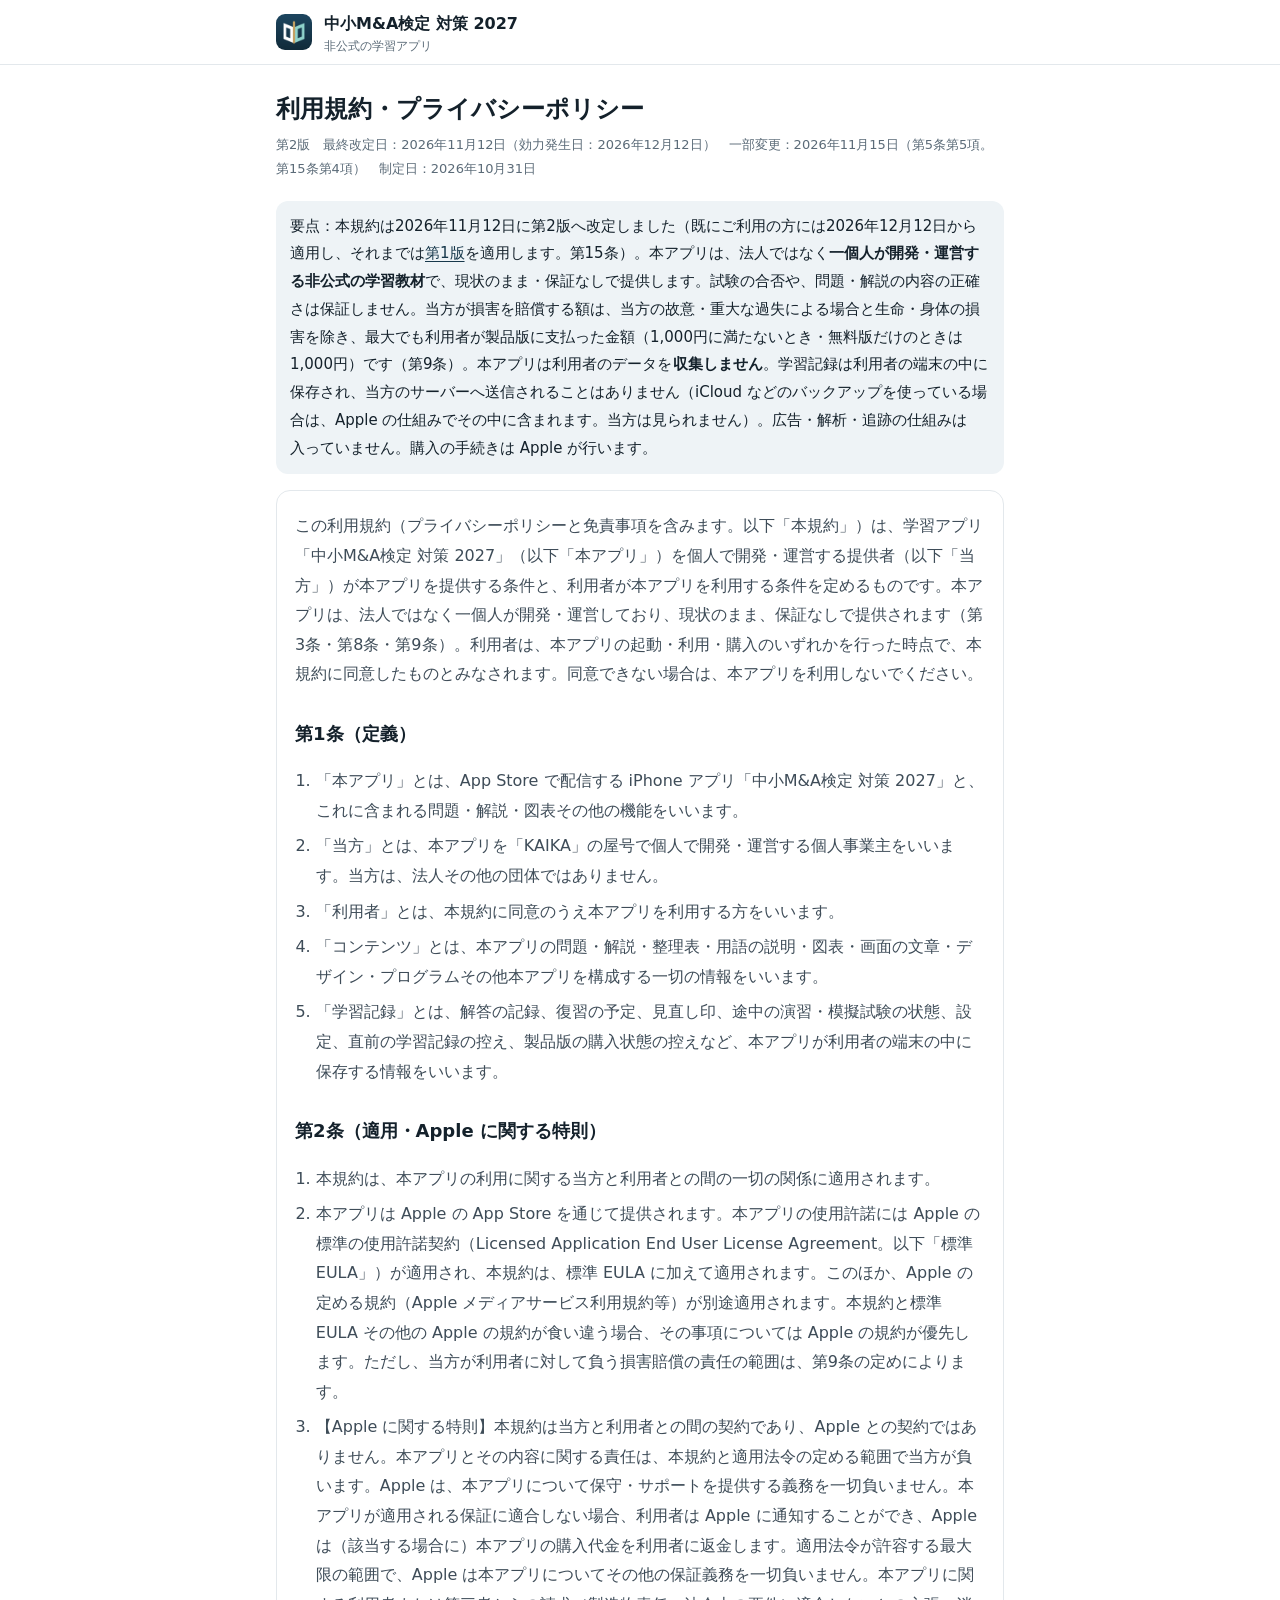
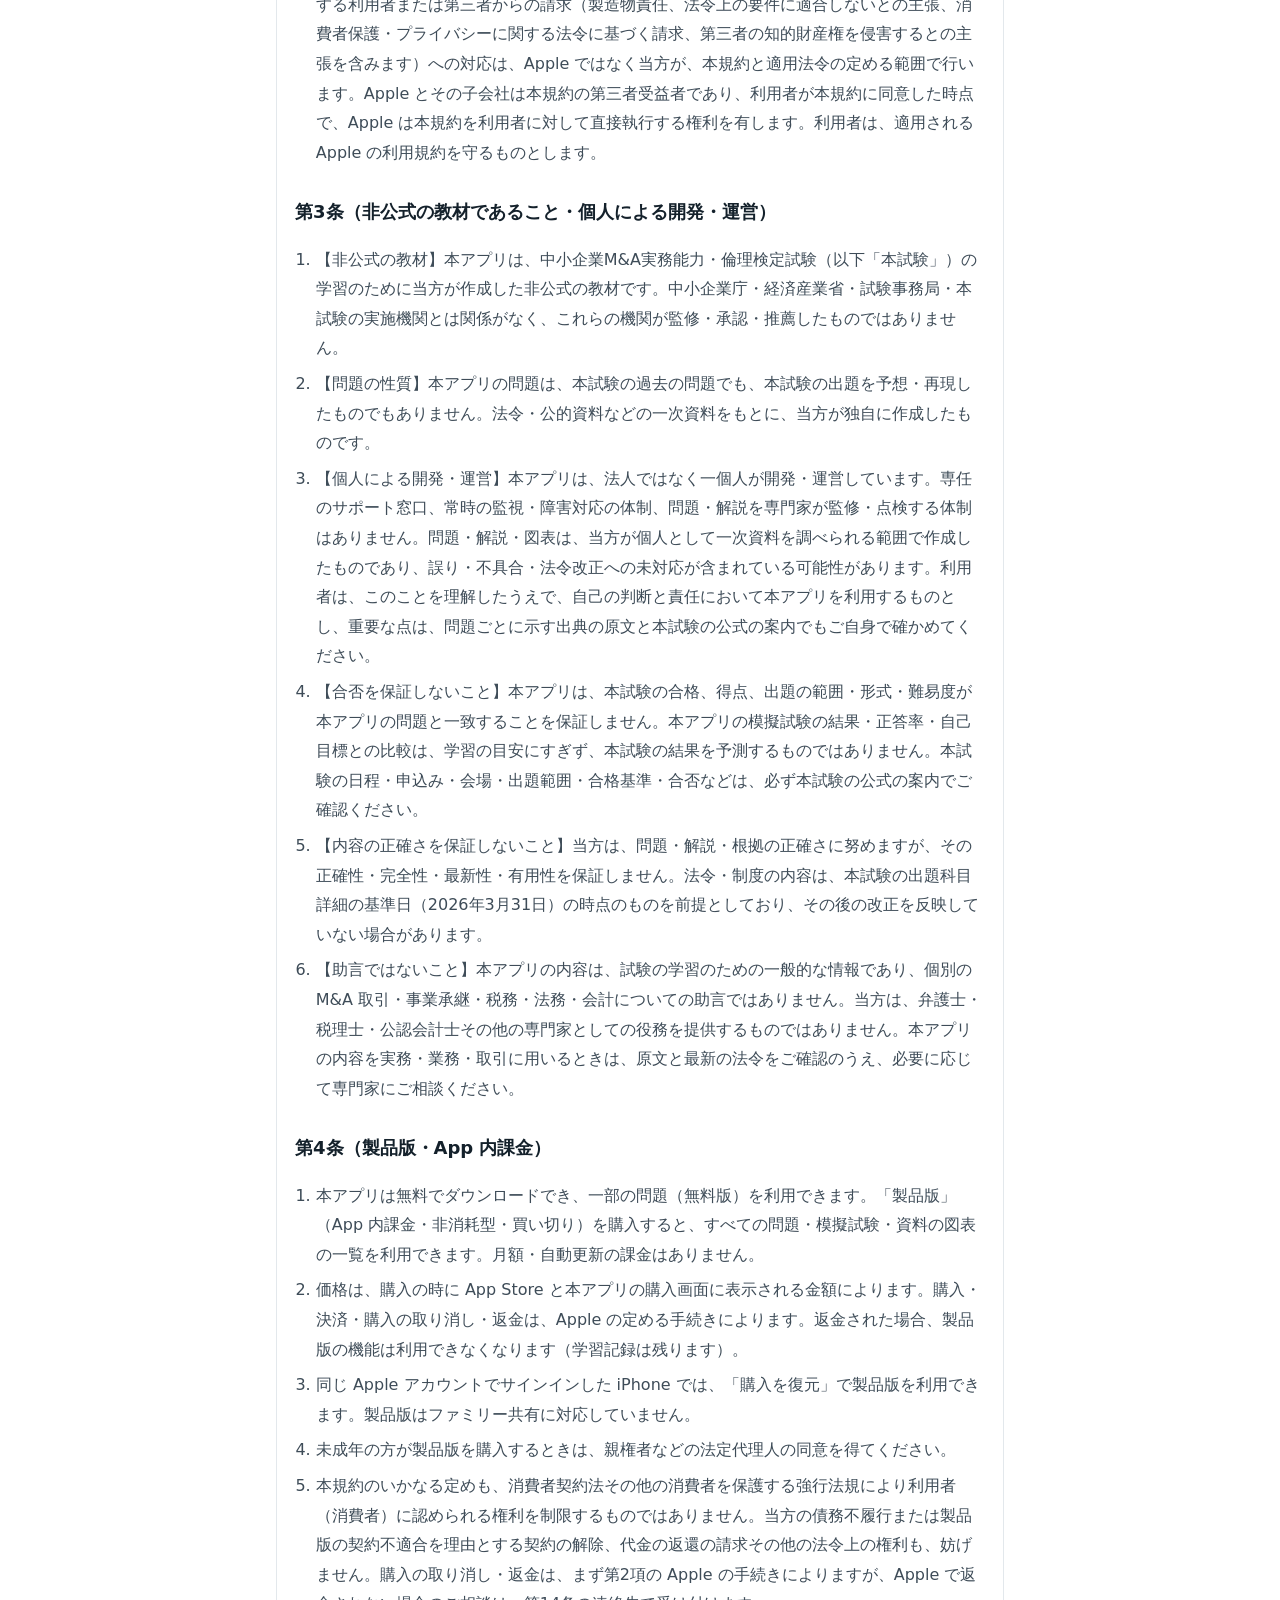
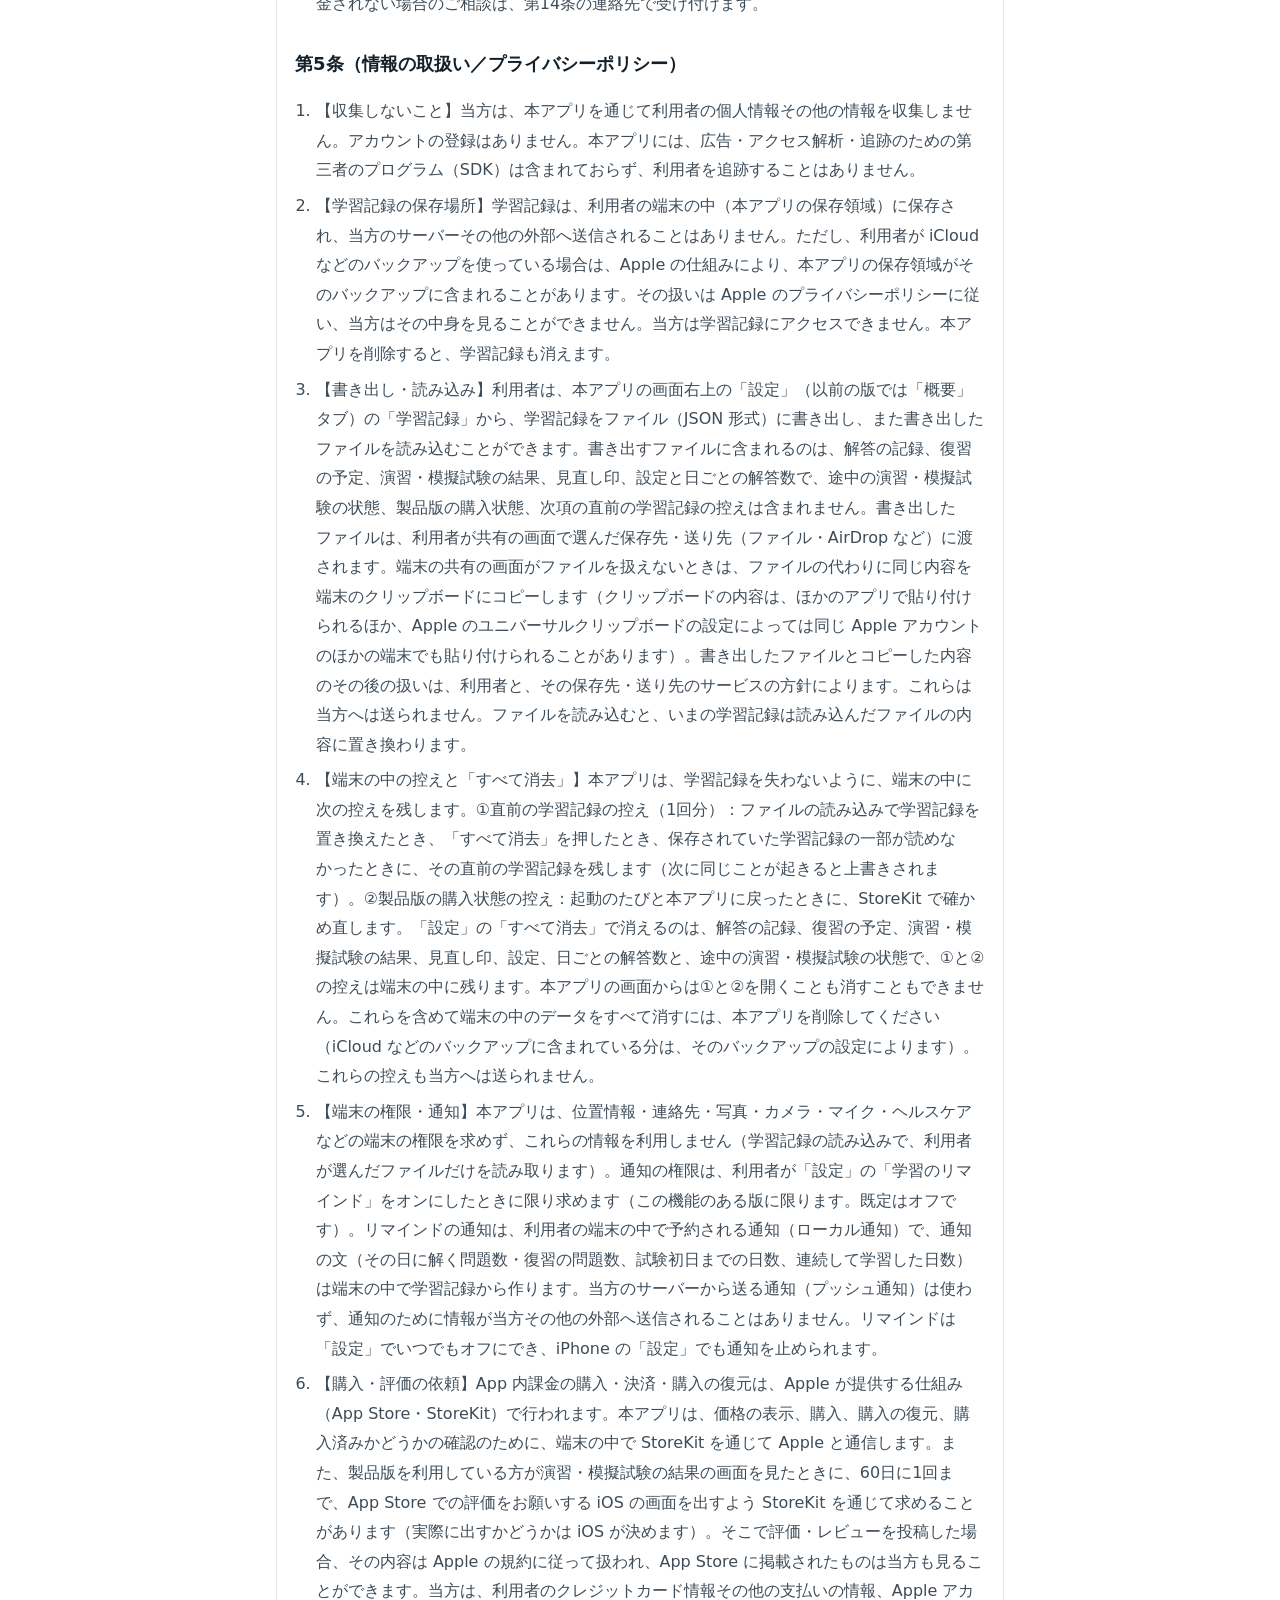
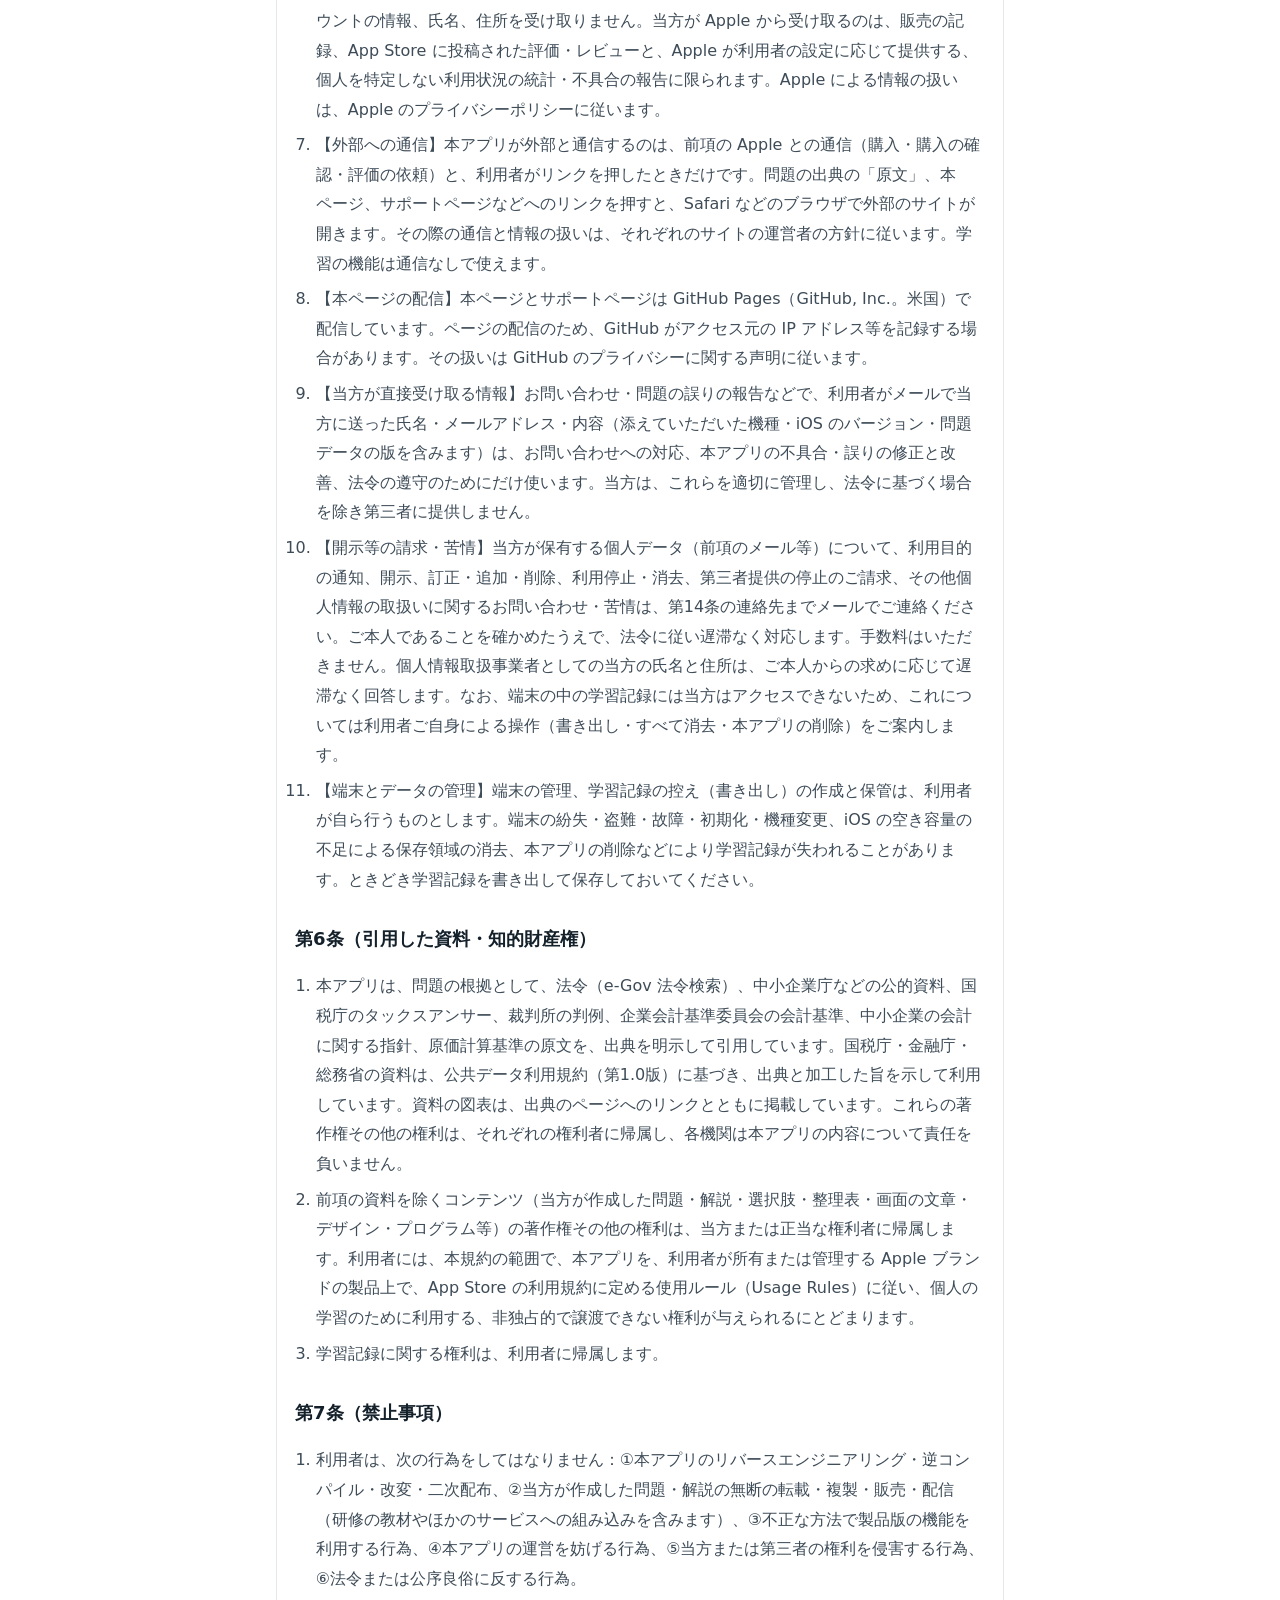
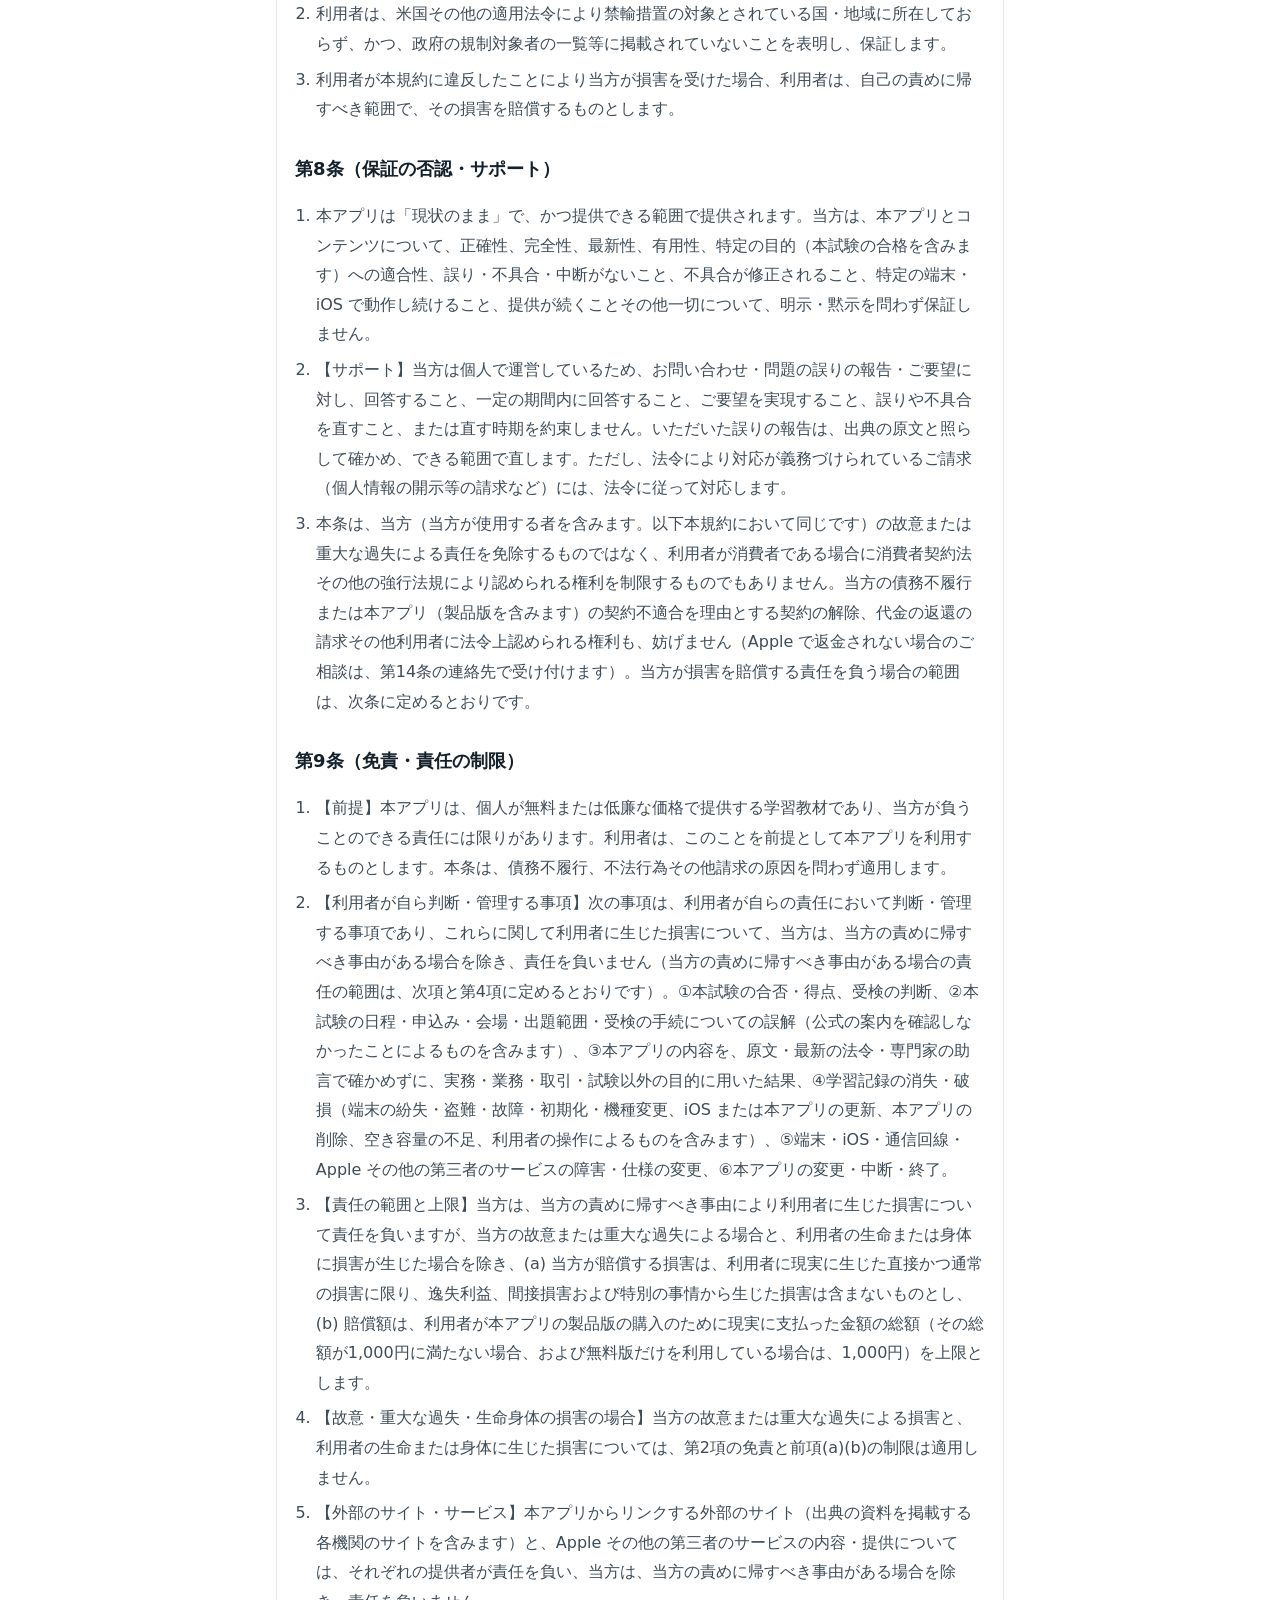
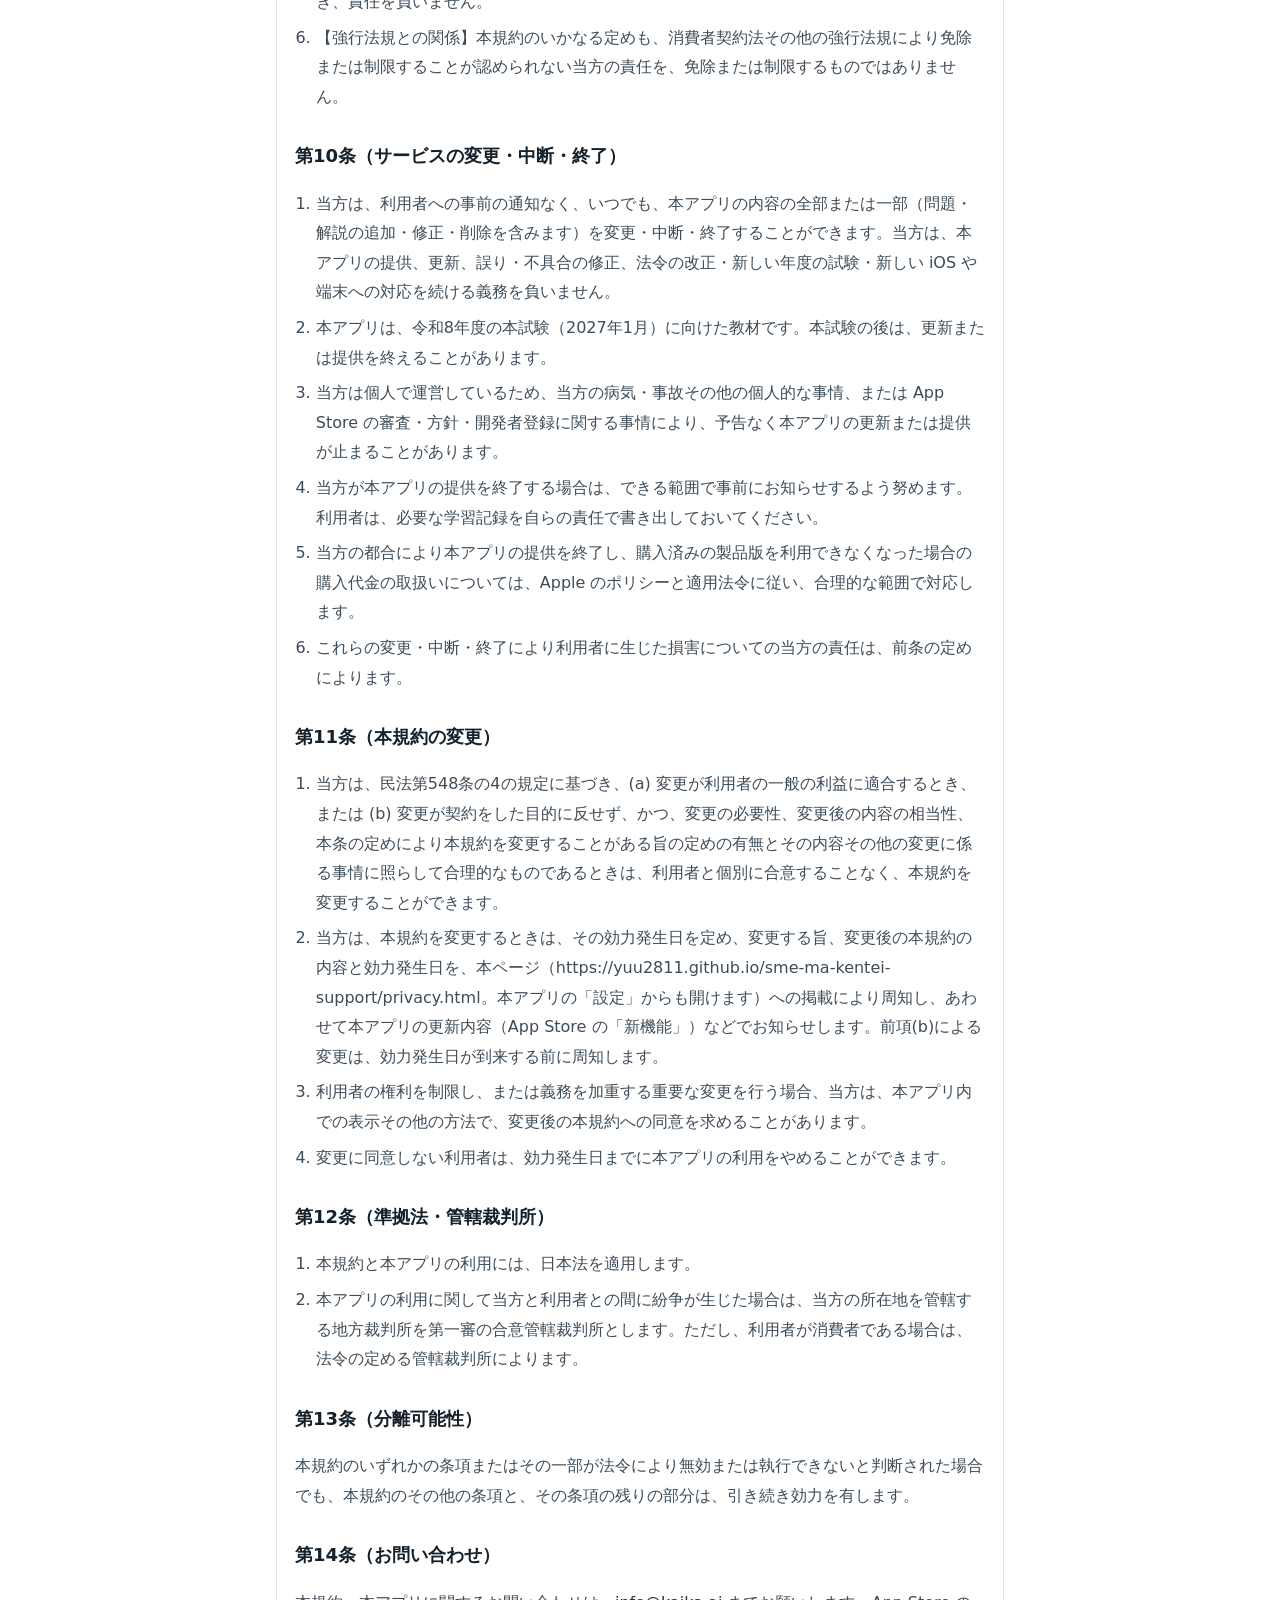
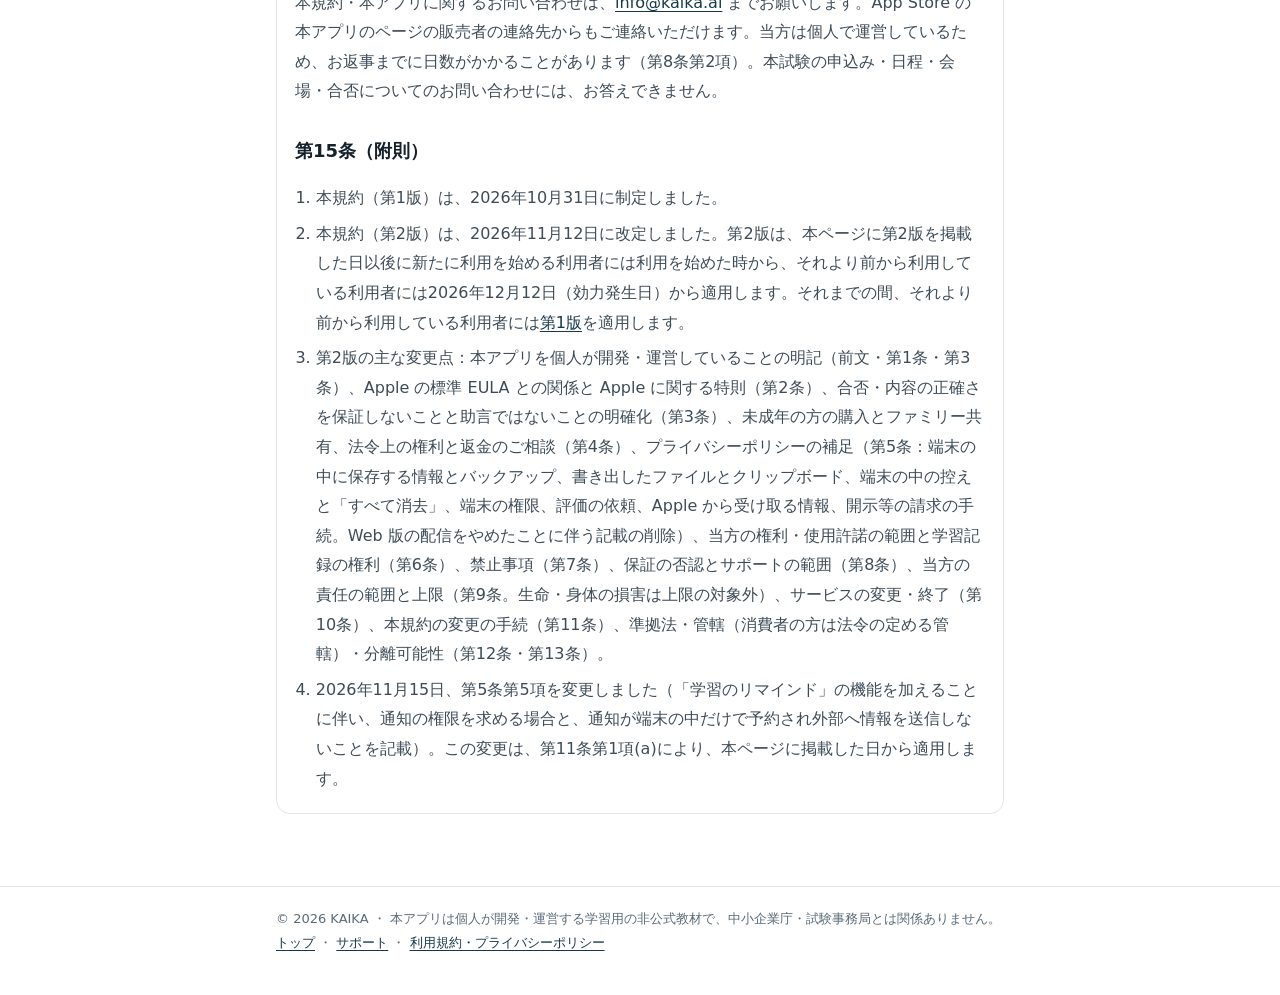
==== commit 05de577d: "利用規約 第5条第5項を直す（学習のリマインドの通知。アプリのリポの site/ を写す） Co-Authored-By: Claude Fable 5.2 <noreply@anthropic.co" ====
--- a/site/privacy.html
+++ b/site/privacy.html
@@ -12,7 +12,7 @@
 <header class="head"><div class="wrap"><img src="apple-touch-icon.png" alt="" width="36" height="36"><a href="./">中小M&amp;A検定 対策 2027<small>非公式の学習アプリ</small></a></div></header>
 <main><div class="wrap">
   <h1>利用規約・プライバシーポリシー</h1>
-  <p class="updated">第2版　最終改定日：2026年11月12日（効力発生日：2026年12月12日）　制定日：2026年10月31日</p>
+  <p class="updated">第2版　最終改定日：2026年11月12日（効力発生日：2026年12月12日）　一部変更：2026年11月15日（第5条第5項。第15条第4項）　制定日：2026年10月31日</p>
   <p class="note">要点：本規約は2026年11月12日に第2版へ改定しました（既にご利用の方には2026年12月12日から適用し、それまでは<a href="privacy-v1.html">第1版</a>を適用します。第15条）。本アプリは、法人ではなく<b>一個人が開発・運営する非公式の学習教材</b>で、現状のまま・保証なしで提供します。試験の合否や、問題・解説の内容の正確さは保証しません。当方が損害を賠償する額は、当方の故意・重大な過失による場合と生命・身体の損害を除き、最大でも利用者が製品版に支払った金額（1,000円に満たないとき・無料版だけのときは1,000円）です（第9条）。本アプリは利用者のデータを<b>収集しません</b>。学習記録は利用者の端末の中に保存され、当方のサーバーへ送信されることはありません（iCloud などのバックアップを使っている場合は、Apple の仕組みでその中に含まれます。当方は見られません）。広告・解析・追跡の仕組みは入っていません。購入の手続きは Apple が行います。</p>
 
   <div class="card">
@@ -59,7 +59,7 @@
       <li>【学習記録の保存場所】学習記録は、利用者の端末の中（本アプリの保存領域）に保存され、当方のサーバーその他の外部へ送信されることはありません。ただし、利用者が iCloud などのバックアップを使っている場合は、Apple の仕組みにより、本アプリの保存領域がそのバックアップに含まれることがあります。その扱いは Apple のプライバシーポリシーに従い、当方はその中身を見ることができません。当方は学習記録にアクセスできません。本アプリを削除すると、学習記録も消えます。</li>
       <li>【書き出し・読み込み】利用者は、本アプリの画面右上の「設定」（以前の版では「概要」タブ）の「学習記録」から、学習記録をファイル（JSON 形式）に書き出し、また書き出したファイルを読み込むことができます。書き出すファイルに含まれるのは、解答の記録、復習の予定、演習・模擬試験の結果、見直し印、設定と日ごとの解答数で、途中の演習・模擬試験の状態、製品版の購入状態、次項の直前の学習記録の控えは含まれません。書き出したファイルは、利用者が共有の画面で選んだ保存先・送り先（ファイル・AirDrop など）に渡されます。端末の共有の画面がファイルを扱えないときは、ファイルの代わりに同じ内容を端末のクリップボードにコピーします（クリップボードの内容は、ほかのアプリで貼り付けられるほか、Apple のユニバーサルクリップボードの設定によっては同じ Apple アカウントのほかの端末でも貼り付けられることがあります）。書き出したファイルとコピーした内容のその後の扱いは、利用者と、その保存先・送り先のサービスの方針によります。これらは当方へは送られません。ファイルを読み込むと、いまの学習記録は読み込んだファイルの内容に置き換わります。</li>
       <li>【端末の中の控えと「すべて消去」】本アプリは、学習記録を失わないように、端末の中に次の控えを残します。①直前の学習記録の控え（1回分）：ファイルの読み込みで学習記録を置き換えたとき、「すべて消去」を押したとき、保存されていた学習記録の一部が読めなかったときに、その直前の学習記録を残します（次に同じことが起きると上書きされます）。②製品版の購入状態の控え：起動のたびと本アプリに戻ったときに、StoreKit で確かめ直します。「設定」の「すべて消去」で消えるのは、解答の記録、復習の予定、演習・模擬試験の結果、見直し印、設定、日ごとの解答数と、途中の演習・模擬試験の状態で、①と②の控えは端末の中に残ります。本アプリの画面からは①と②を開くことも消すこともできません。これらを含めて端末の中のデータをすべて消すには、本アプリを削除してください（iCloud などのバックアップに含まれている分は、そのバックアップの設定によります）。これらの控えも当方へは送られません。</li>
-      <li>【端末の権限】本アプリは、位置情報・連絡先・写真・カメラ・マイク・通知・ヘルスケアなどの端末の権限を求めず、これらの情報を利用しません（学習記録の読み込みで、利用者が選んだファイルだけを読み取ります）。</li>
+      <li>【端末の権限・通知】本アプリは、位置情報・連絡先・写真・カメラ・マイク・ヘルスケアなどの端末の権限を求めず、これらの情報を利用しません（学習記録の読み込みで、利用者が選んだファイルだけを読み取ります）。通知の権限は、利用者が「設定」の「学習のリマインド」をオンにしたときに限り求めます（この機能のある版に限ります。既定はオフです）。リマインドの通知は、利用者の端末の中で予約される通知（ローカル通知）で、通知の文（その日に解く問題数・復習の問題数、試験初日までの日数、連続して学習した日数）は端末の中で学習記録から作ります。当方のサーバーから送る通知（プッシュ通知）は使わず、通知のために情報が当方その他の外部へ送信されることはありません。リマインドは「設定」でいつでもオフにでき、iPhone の「設定」でも通知を止められます。</li>
       <li>【購入・評価の依頼】App 内課金の購入・決済・購入の復元は、Apple が提供する仕組み（App Store・StoreKit）で行われます。本アプリは、価格の表示、購入、購入の復元、購入済みかどうかの確認のために、端末の中で StoreKit を通じて Apple と通信します。また、製品版を利用している方が演習・模擬試験の結果の画面を見たときに、60日に1回まで、App Store での評価をお願いする iOS の画面を出すよう StoreKit を通じて求めることがあります（実際に出すかどうかは iOS が決めます）。そこで評価・レビューを投稿した場合、その内容は Apple の規約に従って扱われ、App Store に掲載されたものは当方も見ることができます。当方は、利用者のクレジットカード情報その他の支払いの情報、Apple アカウントの情報、氏名、住所を受け取りません。当方が Apple から受け取るのは、販売の記録、App Store に投稿された評価・レビューと、Apple が利用者の設定に応じて提供する、個人を特定しない利用状況の統計・不具合の報告に限られます。Apple による情報の扱いは、Apple のプライバシーポリシーに従います。</li>
       <li>【外部への通信】本アプリが外部と通信するのは、前項の Apple との通信（購入・購入の確認・評価の依頼）と、利用者がリンクを押したときだけです。問題の出典の「原文」、本ページ、サポートページなどへのリンクを押すと、Safari などのブラウザで外部のサイトが開きます。その際の通信と情報の扱いは、それぞれのサイトの運営者の方針に従います。学習の機能は通信なしで使えます。</li>
       <li>【本ページの配信】本ページとサポートページは GitHub Pages（GitHub, Inc.。米国）で配信しています。ページの配信のため、GitHub がアクセス元の IP アドレス等を記録する場合があります。その扱いは GitHub のプライバシーに関する声明に従います。</li>
@@ -134,6 +134,7 @@
       <li>本規約（第1版）は、2026年10月31日に制定しました。</li>
       <li>本規約（第2版）は、2026年11月12日に改定しました。第2版は、本ページに第2版を掲載した日以後に新たに利用を始める利用者には利用を始めた時から、それより前から利用している利用者には2026年12月12日（効力発生日）から適用します。それまでの間、それより前から利用している利用者には<a href="privacy-v1.html">第1版</a>を適用します。</li>
       <li>第2版の主な変更点：本アプリを個人が開発・運営していることの明記（前文・第1条・第3条）、Apple の標準 EULA との関係と Apple に関する特則（第2条）、合否・内容の正確さを保証しないことと助言ではないことの明確化（第3条）、未成年の方の購入とファミリー共有、法令上の権利と返金のご相談（第4条）、プライバシーポリシーの補足（第5条：端末の中に保存する情報とバックアップ、書き出したファイルとクリップボード、端末の中の控えと「すべて消去」、端末の権限、評価の依頼、Apple から受け取る情報、開示等の請求の手続。Web 版の配信をやめたことに伴う記載の削除）、当方の権利・使用許諾の範囲と学習記録の権利（第6条）、禁止事項（第7条）、保証の否認とサポートの範囲（第8条）、当方の責任の範囲と上限（第9条。生命・身体の損害は上限の対象外）、サービスの変更・終了（第10条）、本規約の変更の手続（第11条）、準拠法・管轄（消費者の方は法令の定める管轄）・分離可能性（第12条・第13条）。</li>
+      <li>2026年11月15日、第5条第5項を変更しました（「学習のリマインド」の機能を加えることに伴い、通知の権限を求める場合と、通知が端末の中だけで予約され外部へ情報を送信しないことを記載）。この変更は、第11条第1項(a)により、本ページに掲載した日から適用します。</li>
     </ol>
   </div>
 </div></main>
--- a/site/style.css
+++ b/site/style.css
@@ -44,6 +44,4 @@
 li { margin: 6px 0; }
 dl dt { font-weight: 700; color: var(--ink); margin-top: 16px; }
 dl dd { margin: 4px 0 0; color: var(--ink-2); }
-.links { display: flex; flex-wrap: wrap; gap: 10px; margin: 18px 0; }
-.links a { display: inline-flex; align-items: center; min-height: 44px; padding: 8px 16px; border-radius: 12px; border: 1px solid var(--line); background: var(--surface); font-weight: 700; text-decoration: none; }
 footer { border-top: 1px solid var(--line); color: var(--ink-3); font-size: 13px; padding: 20px 0 40px; }
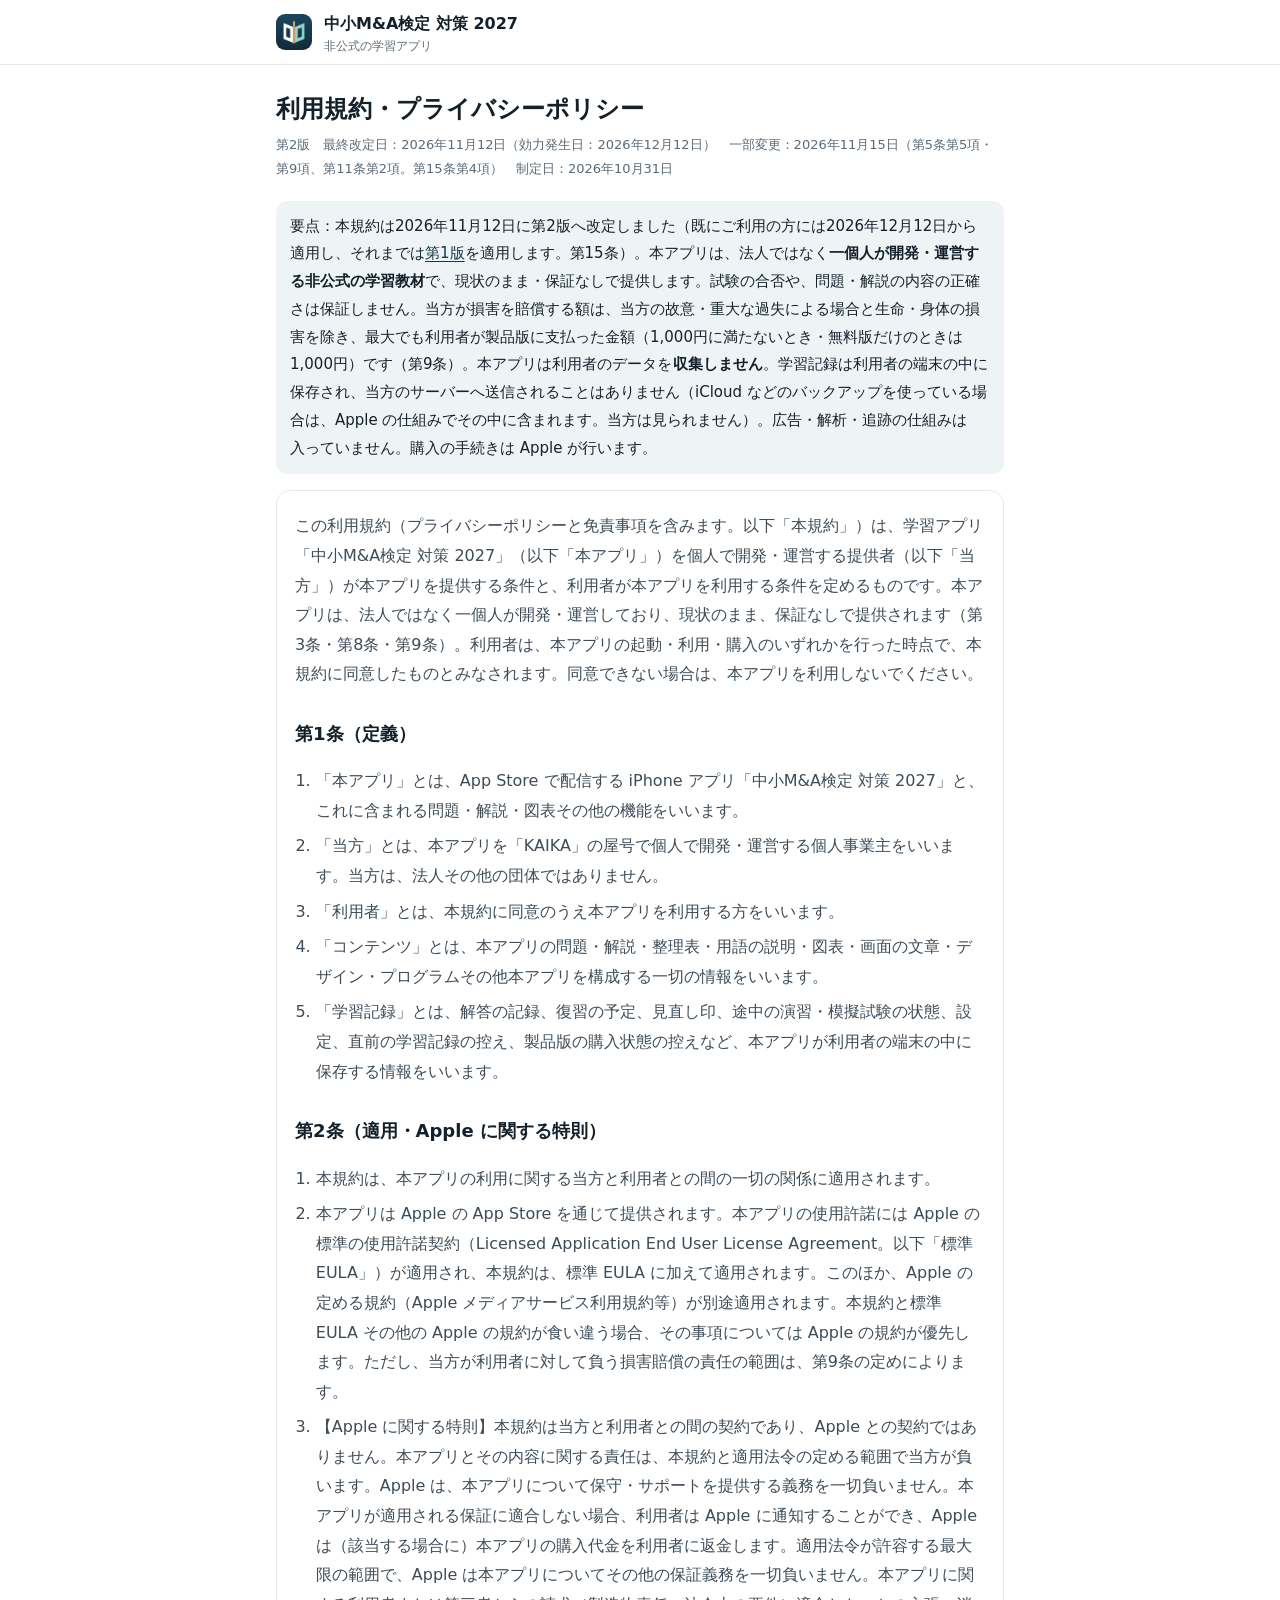
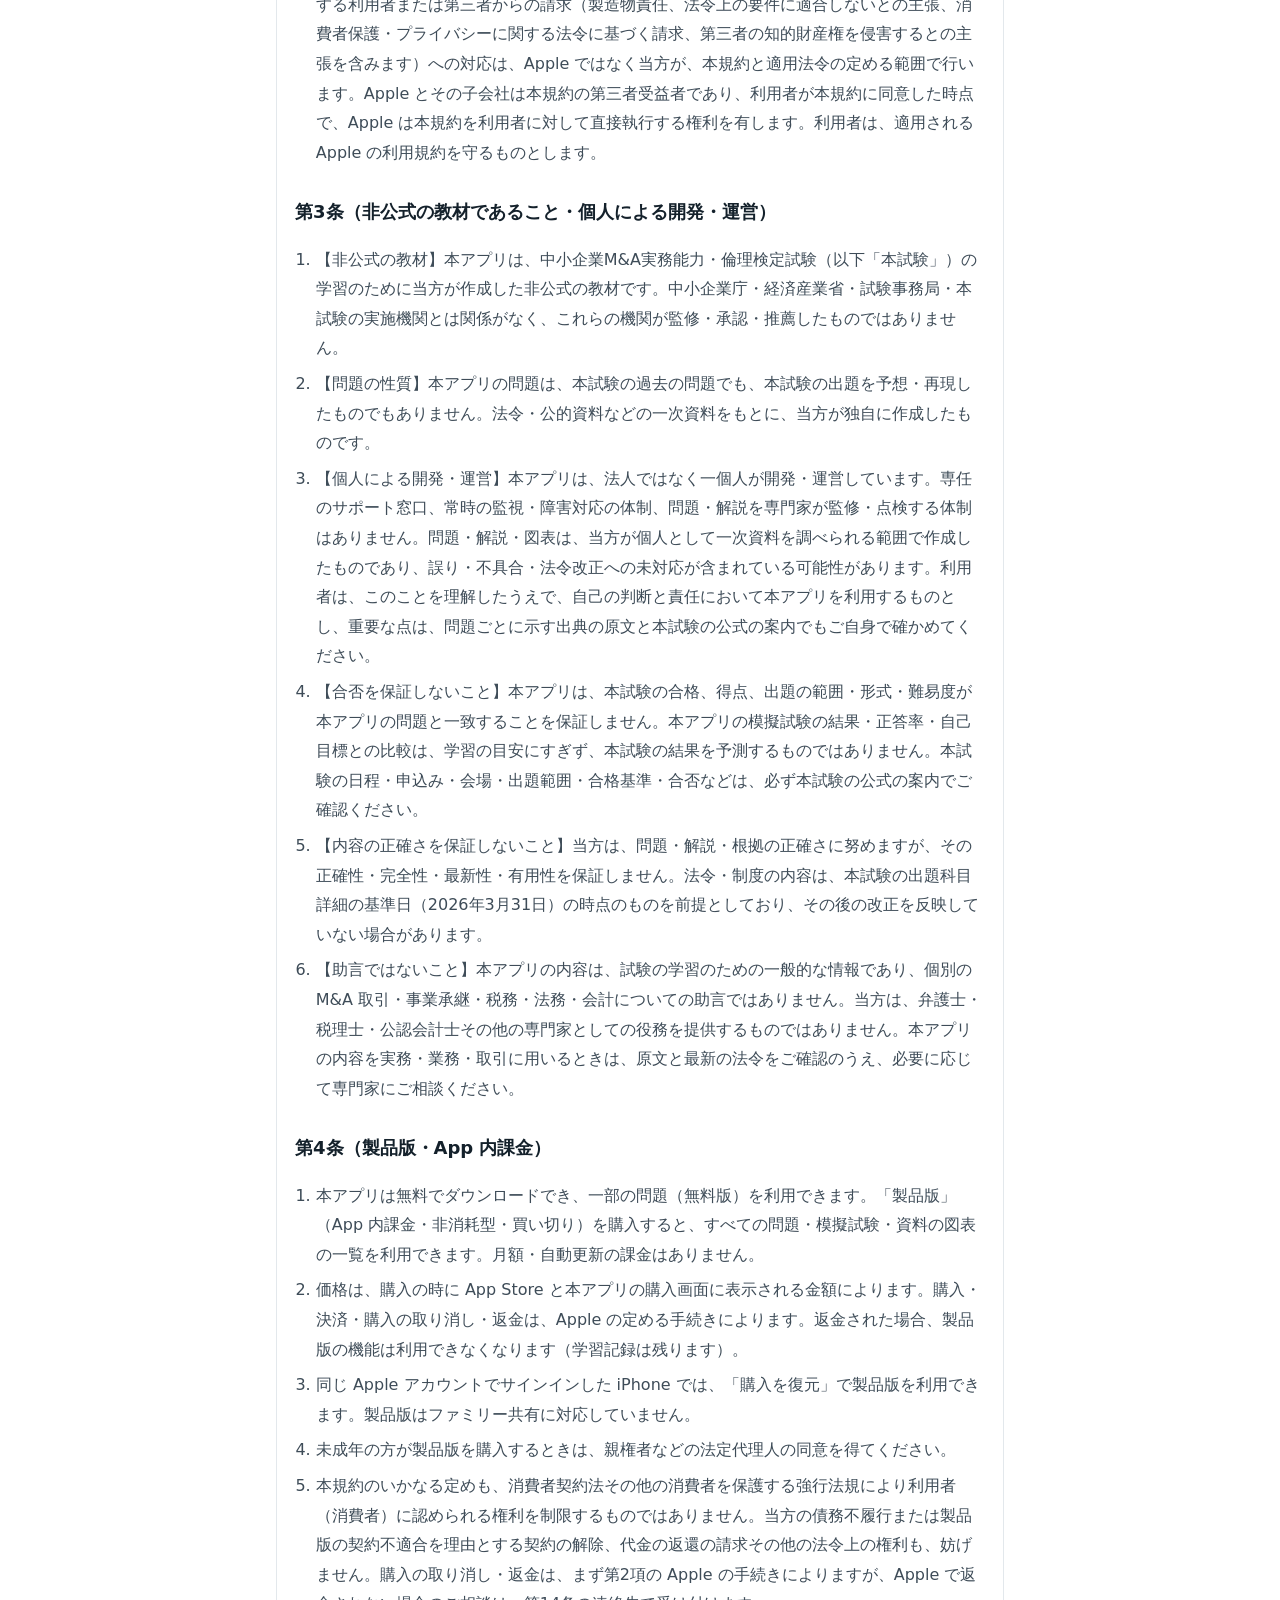
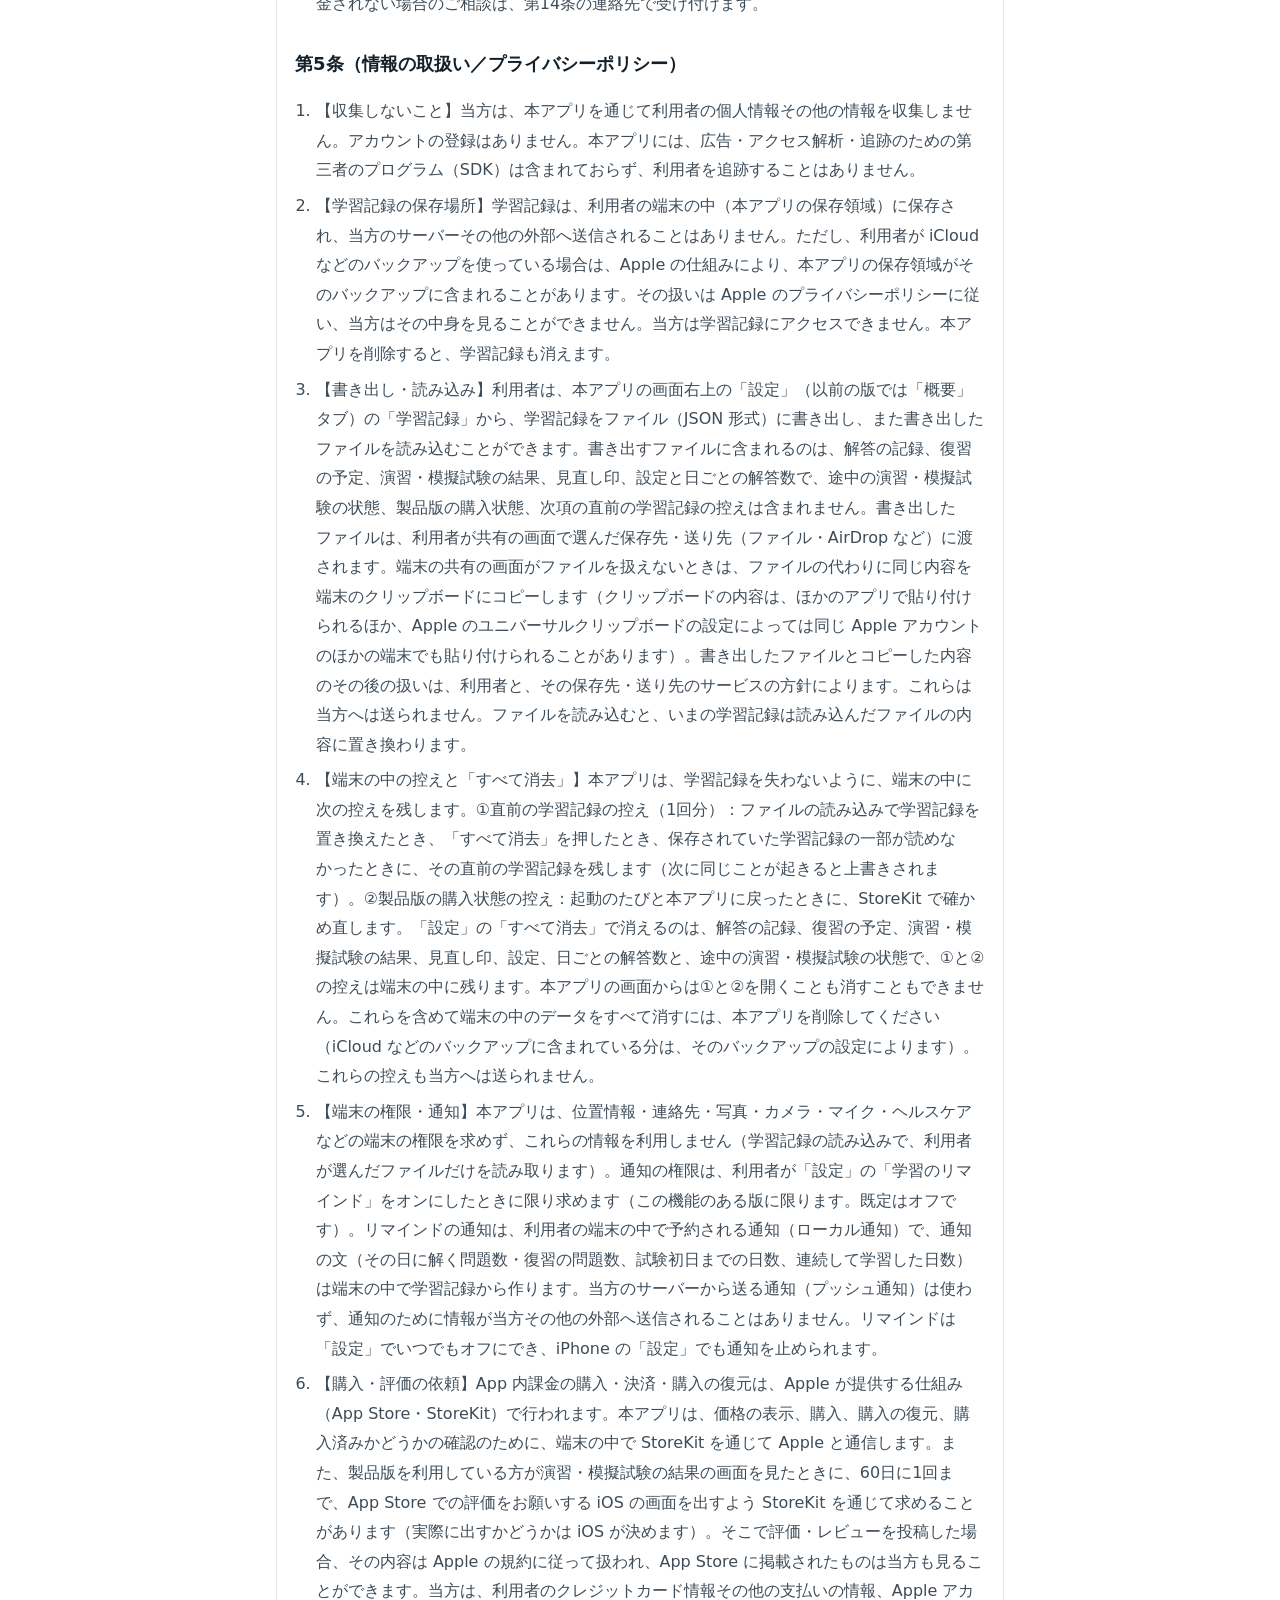
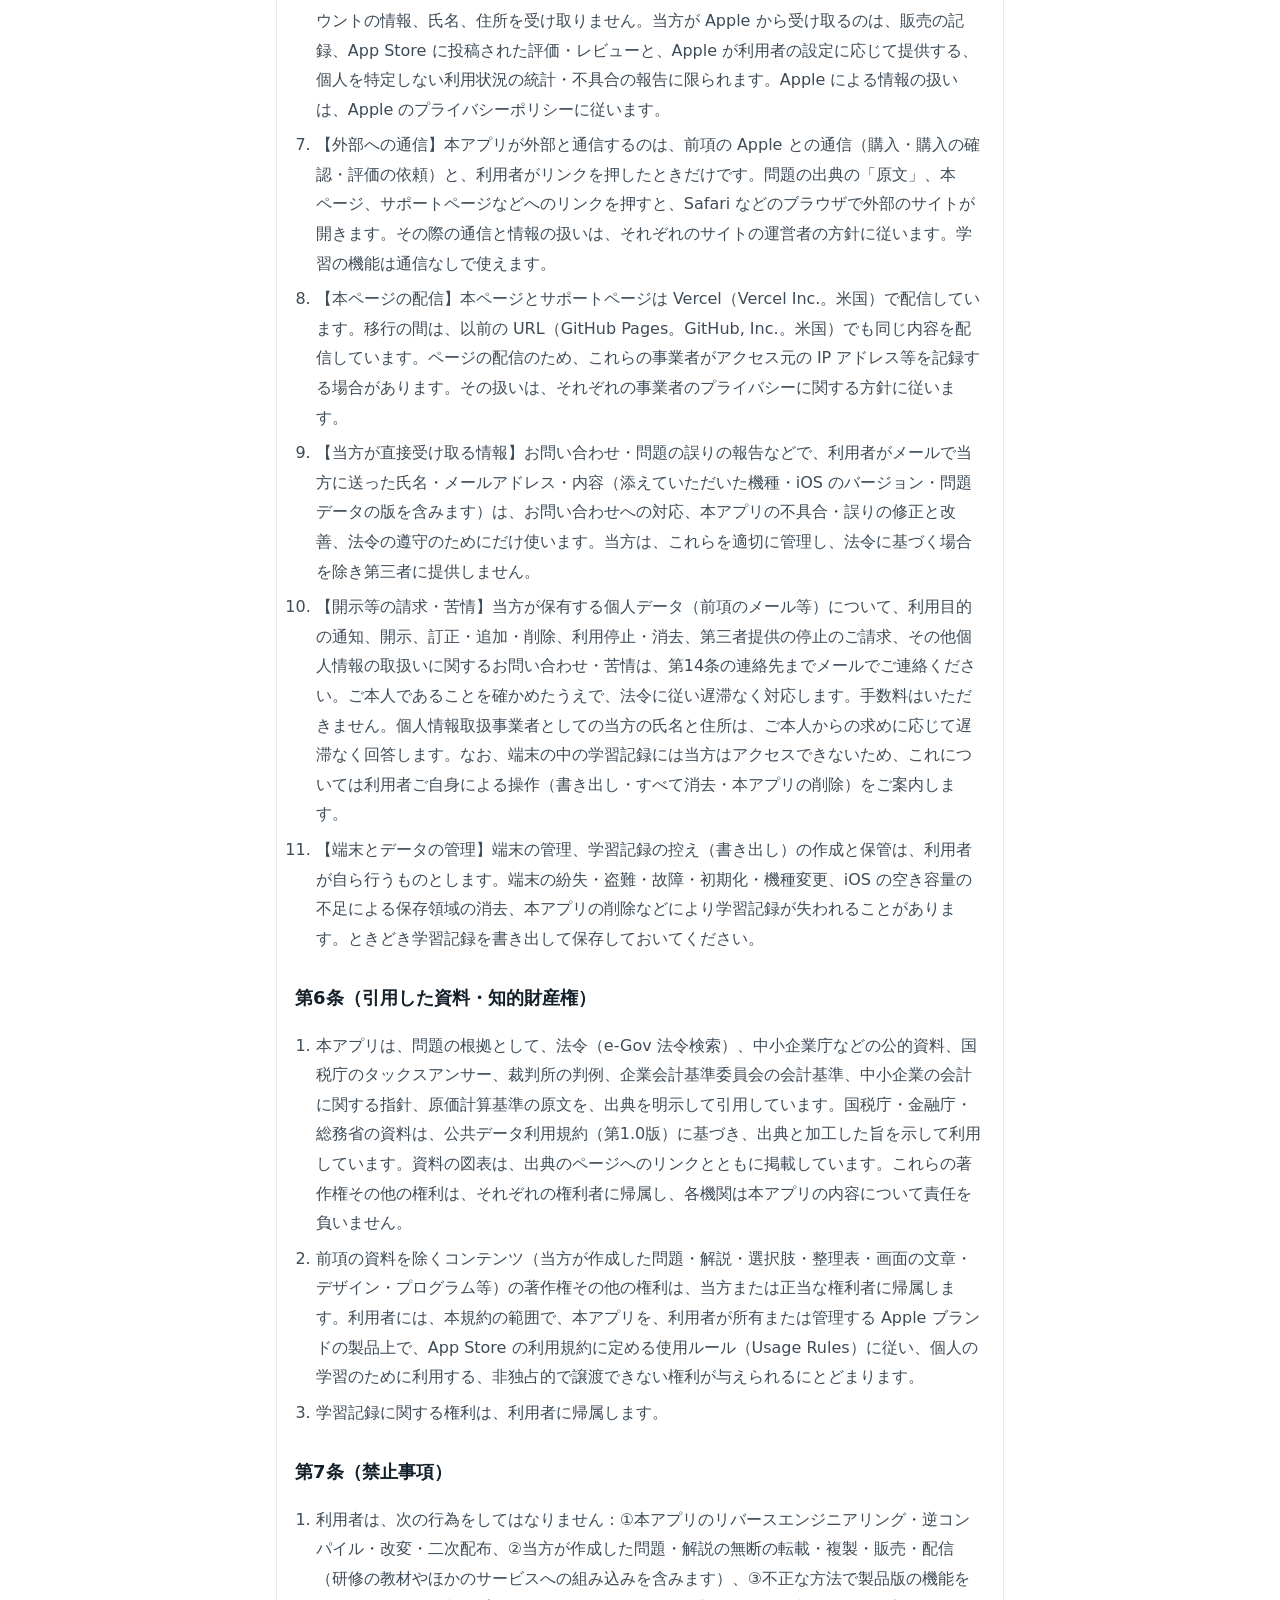
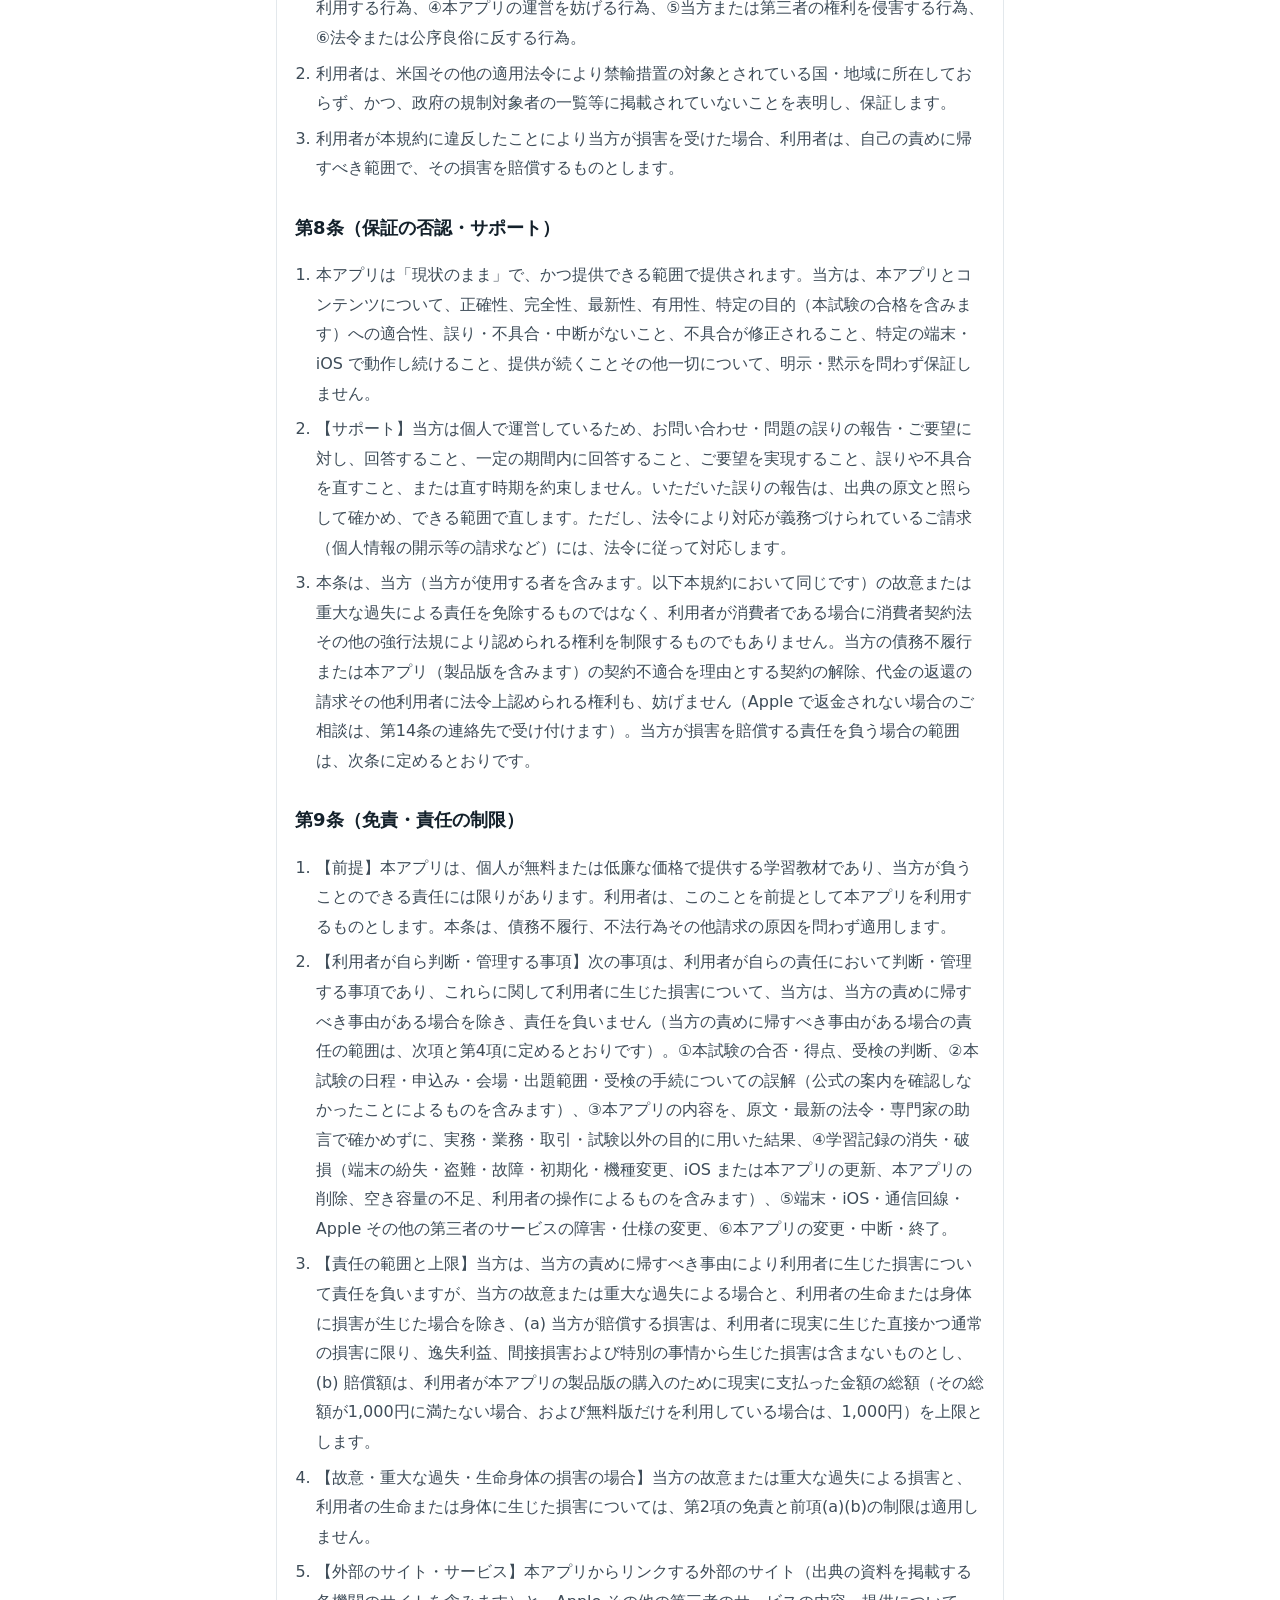
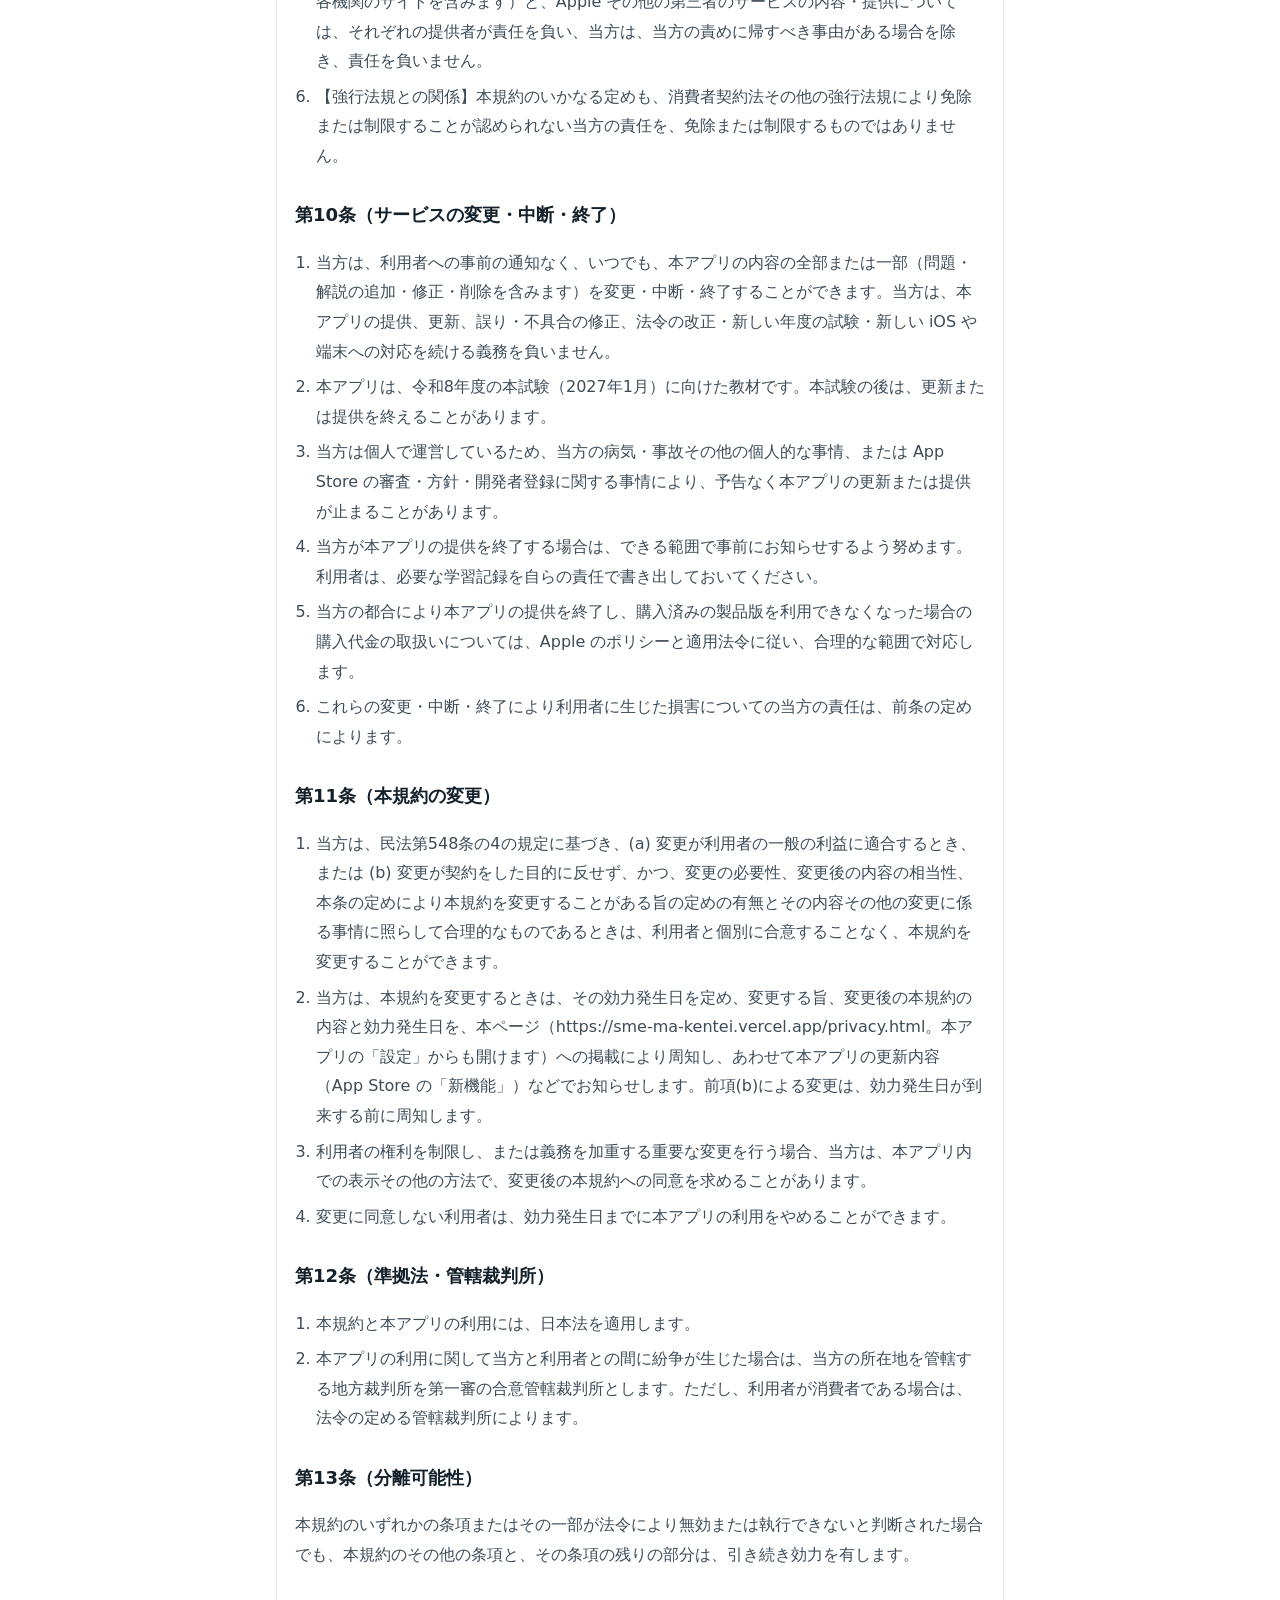
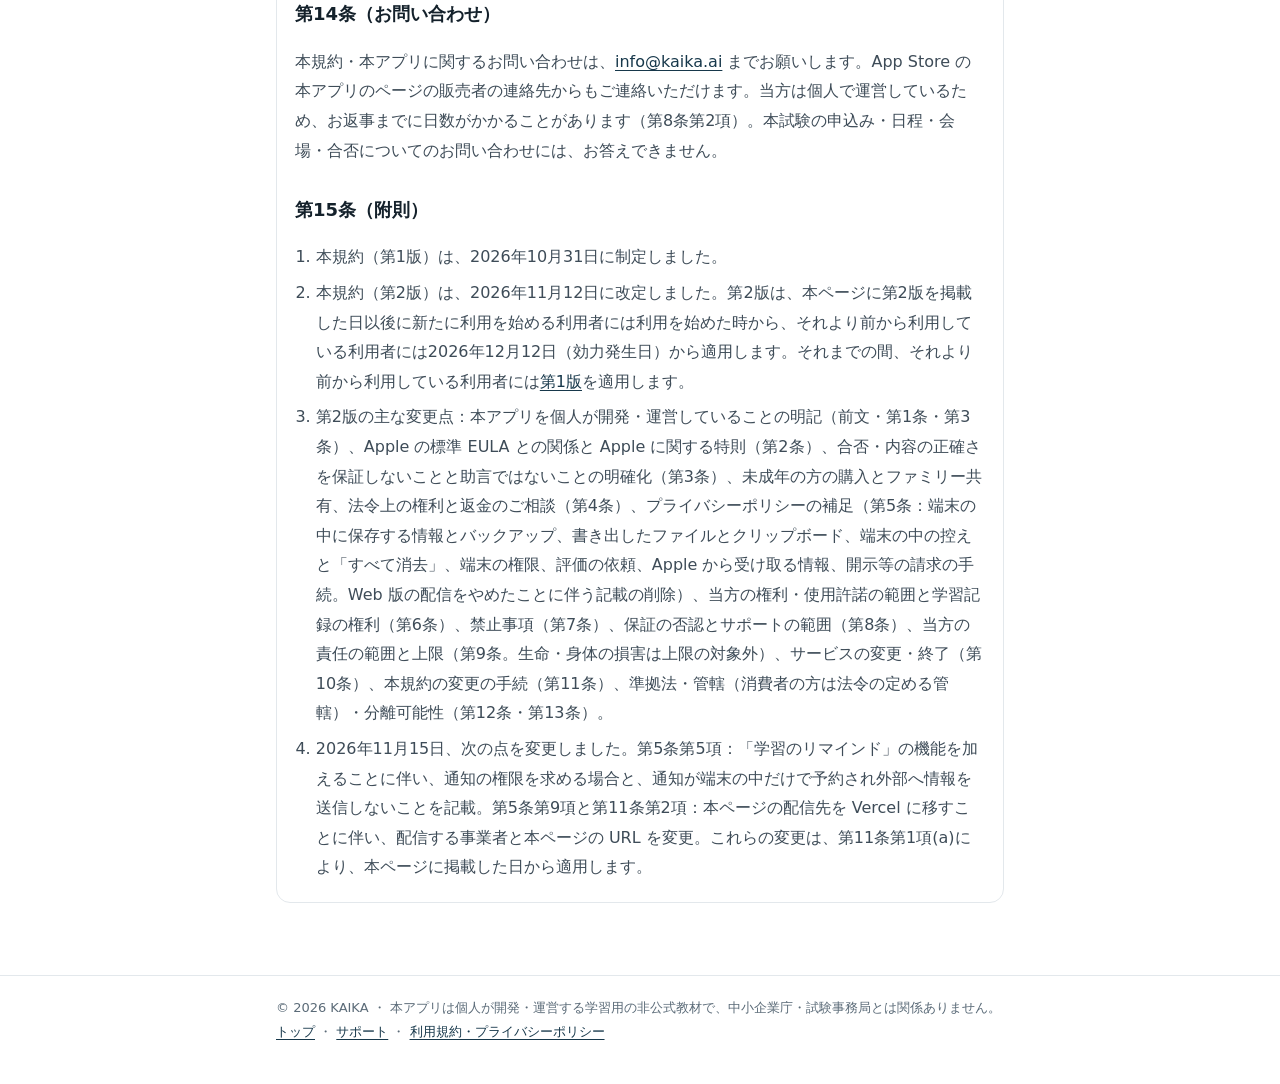
==== commit 3c7cce61: "利用規約の配信先と URL を Vercel に直す（アプリのリポの site/ を写す） Co-Authored-By: Claude Opus 5.5 <noreply@anthropic.com" ====
--- a/site/privacy.html
+++ b/site/privacy.html
@@ -12,7 +12,7 @@
 <header class="head"><div class="wrap"><img src="apple-touch-icon.png" alt="" width="36" height="36"><a href="./">中小M&amp;A検定 対策 2027<small>非公式の学習アプリ</small></a></div></header>
 <main><div class="wrap">
   <h1>利用規約・プライバシーポリシー</h1>
-  <p class="updated">第2版　最終改定日：2026年11月12日（効力発生日：2026年12月12日）　一部変更：2026年11月15日（第5条第5項。第15条第4項）　制定日：2026年10月31日</p>
+  <p class="updated">第2版　最終改定日：2026年11月12日（効力発生日：2026年12月12日）　一部変更：2026年11月15日（第5条第5項・第9項、第11条第2項。第15条第4項）　制定日：2026年10月31日</p>
   <p class="note">要点：本規約は2026年11月12日に第2版へ改定しました（既にご利用の方には2026年12月12日から適用し、それまでは<a href="privacy-v1.html">第1版</a>を適用します。第15条）。本アプリは、法人ではなく<b>一個人が開発・運営する非公式の学習教材</b>で、現状のまま・保証なしで提供します。試験の合否や、問題・解説の内容の正確さは保証しません。当方が損害を賠償する額は、当方の故意・重大な過失による場合と生命・身体の損害を除き、最大でも利用者が製品版に支払った金額（1,000円に満たないとき・無料版だけのときは1,000円）です（第9条）。本アプリは利用者のデータを<b>収集しません</b>。学習記録は利用者の端末の中に保存され、当方のサーバーへ送信されることはありません（iCloud などのバックアップを使っている場合は、Apple の仕組みでその中に含まれます。当方は見られません）。広告・解析・追跡の仕組みは入っていません。購入の手続きは Apple が行います。</p>
 
   <div class="card">
@@ -62,7 +62,7 @@
       <li>【端末の権限・通知】本アプリは、位置情報・連絡先・写真・カメラ・マイク・ヘルスケアなどの端末の権限を求めず、これらの情報を利用しません（学習記録の読み込みで、利用者が選んだファイルだけを読み取ります）。通知の権限は、利用者が「設定」の「学習のリマインド」をオンにしたときに限り求めます（この機能のある版に限ります。既定はオフです）。リマインドの通知は、利用者の端末の中で予約される通知（ローカル通知）で、通知の文（その日に解く問題数・復習の問題数、試験初日までの日数、連続して学習した日数）は端末の中で学習記録から作ります。当方のサーバーから送る通知（プッシュ通知）は使わず、通知のために情報が当方その他の外部へ送信されることはありません。リマインドは「設定」でいつでもオフにでき、iPhone の「設定」でも通知を止められます。</li>
       <li>【購入・評価の依頼】App 内課金の購入・決済・購入の復元は、Apple が提供する仕組み（App Store・StoreKit）で行われます。本アプリは、価格の表示、購入、購入の復元、購入済みかどうかの確認のために、端末の中で StoreKit を通じて Apple と通信します。また、製品版を利用している方が演習・模擬試験の結果の画面を見たときに、60日に1回まで、App Store での評価をお願いする iOS の画面を出すよう StoreKit を通じて求めることがあります（実際に出すかどうかは iOS が決めます）。そこで評価・レビューを投稿した場合、その内容は Apple の規約に従って扱われ、App Store に掲載されたものは当方も見ることができます。当方は、利用者のクレジットカード情報その他の支払いの情報、Apple アカウントの情報、氏名、住所を受け取りません。当方が Apple から受け取るのは、販売の記録、App Store に投稿された評価・レビューと、Apple が利用者の設定に応じて提供する、個人を特定しない利用状況の統計・不具合の報告に限られます。Apple による情報の扱いは、Apple のプライバシーポリシーに従います。</li>
       <li>【外部への通信】本アプリが外部と通信するのは、前項の Apple との通信（購入・購入の確認・評価の依頼）と、利用者がリンクを押したときだけです。問題の出典の「原文」、本ページ、サポートページなどへのリンクを押すと、Safari などのブラウザで外部のサイトが開きます。その際の通信と情報の扱いは、それぞれのサイトの運営者の方針に従います。学習の機能は通信なしで使えます。</li>
-      <li>【本ページの配信】本ページとサポートページは GitHub Pages（GitHub, Inc.。米国）で配信しています。ページの配信のため、GitHub がアクセス元の IP アドレス等を記録する場合があります。その扱いは GitHub のプライバシーに関する声明に従います。</li>
+      <li>【本ページの配信】本ページとサポートページは Vercel（Vercel Inc.。米国）で配信しています。移行の間は、以前の URL（GitHub Pages。GitHub, Inc.。米国）でも同じ内容を配信しています。ページの配信のため、これらの事業者がアクセス元の IP アドレス等を記録する場合があります。その扱いは、それぞれの事業者のプライバシーに関する方針に従います。</li>
       <li>【当方が直接受け取る情報】お問い合わせ・問題の誤りの報告などで、利用者がメールで当方に送った氏名・メールアドレス・内容（添えていただいた機種・iOS のバージョン・問題データの版を含みます）は、お問い合わせへの対応、本アプリの不具合・誤りの修正と改善、法令の遵守のためにだけ使います。当方は、これらを適切に管理し、法令に基づく場合を除き第三者に提供しません。</li>
       <li>【開示等の請求・苦情】当方が保有する個人データ（前項のメール等）について、利用目的の通知、開示、訂正・追加・削除、利用停止・消去、第三者提供の停止のご請求、その他個人情報の取扱いに関するお問い合わせ・苦情は、第14条の連絡先までメールでご連絡ください。ご本人であることを確かめたうえで、法令に従い遅滞なく対応します。手数料はいただきません。個人情報取扱事業者としての当方の氏名と住所は、ご本人からの求めに応じて遅滞なく回答します。なお、端末の中の学習記録には当方はアクセスできないため、これについては利用者ご自身による操作（書き出し・すべて消去・本アプリの削除）をご案内します。</li>
       <li>【端末とデータの管理】端末の管理、学習記録の控え（書き出し）の作成と保管は、利用者が自ら行うものとします。端末の紛失・盗難・故障・初期化・機種変更、iOS の空き容量の不足による保存領域の消去、本アプリの削除などにより学習記録が失われることがあります。ときどき学習記録を書き出して保存しておいてください。</li>
@@ -112,7 +112,7 @@
     <h2>第11条（本規約の変更）</h2>
     <ol>
       <li>当方は、民法第548条の4の規定に基づき、(a) 変更が利用者の一般の利益に適合するとき、または (b) 変更が契約をした目的に反せず、かつ、変更の必要性、変更後の内容の相当性、本条の定めにより本規約を変更することがある旨の定めの有無とその内容その他の変更に係る事情に照らして合理的なものであるときは、利用者と個別に合意することなく、本規約を変更することができます。</li>
-      <li>当方は、本規約を変更するときは、その効力発生日を定め、変更する旨、変更後の本規約の内容と効力発生日を、本ページ（https://yuu2811.github.io/sme-ma-kentei-support/privacy.html。本アプリの「設定」からも開けます）への掲載により周知し、あわせて本アプリの更新内容（App Store の「新機能」）などでお知らせします。前項(b)による変更は、効力発生日が到来する前に周知します。</li>
+      <li>当方は、本規約を変更するときは、その効力発生日を定め、変更する旨、変更後の本規約の内容と効力発生日を、本ページ（https://sme-ma-kentei.vercel.app/privacy.html。本アプリの「設定」からも開けます）への掲載により周知し、あわせて本アプリの更新内容（App Store の「新機能」）などでお知らせします。前項(b)による変更は、効力発生日が到来する前に周知します。</li>
       <li>利用者の権利を制限し、または義務を加重する重要な変更を行う場合、当方は、本アプリ内での表示その他の方法で、変更後の本規約への同意を求めることがあります。</li>
       <li>変更に同意しない利用者は、効力発生日までに本アプリの利用をやめることができます。</li>
     </ol>
@@ -134,7 +134,7 @@
       <li>本規約（第1版）は、2026年10月31日に制定しました。</li>
       <li>本規約（第2版）は、2026年11月12日に改定しました。第2版は、本ページに第2版を掲載した日以後に新たに利用を始める利用者には利用を始めた時から、それより前から利用している利用者には2026年12月12日（効力発生日）から適用します。それまでの間、それより前から利用している利用者には<a href="privacy-v1.html">第1版</a>を適用します。</li>
       <li>第2版の主な変更点：本アプリを個人が開発・運営していることの明記（前文・第1条・第3条）、Apple の標準 EULA との関係と Apple に関する特則（第2条）、合否・内容の正確さを保証しないことと助言ではないことの明確化（第3条）、未成年の方の購入とファミリー共有、法令上の権利と返金のご相談（第4条）、プライバシーポリシーの補足（第5条：端末の中に保存する情報とバックアップ、書き出したファイルとクリップボード、端末の中の控えと「すべて消去」、端末の権限、評価の依頼、Apple から受け取る情報、開示等の請求の手続。Web 版の配信をやめたことに伴う記載の削除）、当方の権利・使用許諾の範囲と学習記録の権利（第6条）、禁止事項（第7条）、保証の否認とサポートの範囲（第8条）、当方の責任の範囲と上限（第9条。生命・身体の損害は上限の対象外）、サービスの変更・終了（第10条）、本規約の変更の手続（第11条）、準拠法・管轄（消費者の方は法令の定める管轄）・分離可能性（第12条・第13条）。</li>
-      <li>2026年11月15日、第5条第5項を変更しました（「学習のリマインド」の機能を加えることに伴い、通知の権限を求める場合と、通知が端末の中だけで予約され外部へ情報を送信しないことを記載）。この変更は、第11条第1項(a)により、本ページに掲載した日から適用します。</li>
+      <li>2026年11月15日、次の点を変更しました。第5条第5項：「学習のリマインド」の機能を加えることに伴い、通知の権限を求める場合と、通知が端末の中だけで予約され外部へ情報を送信しないことを記載。第5条第9項と第11条第2項：本ページの配信先を Vercel に移すことに伴い、配信する事業者と本ページの URL を変更。これらの変更は、第11条第1項(a)により、本ページに掲載した日から適用します。</li>
     </ol>
   </div>
 </div></main>
